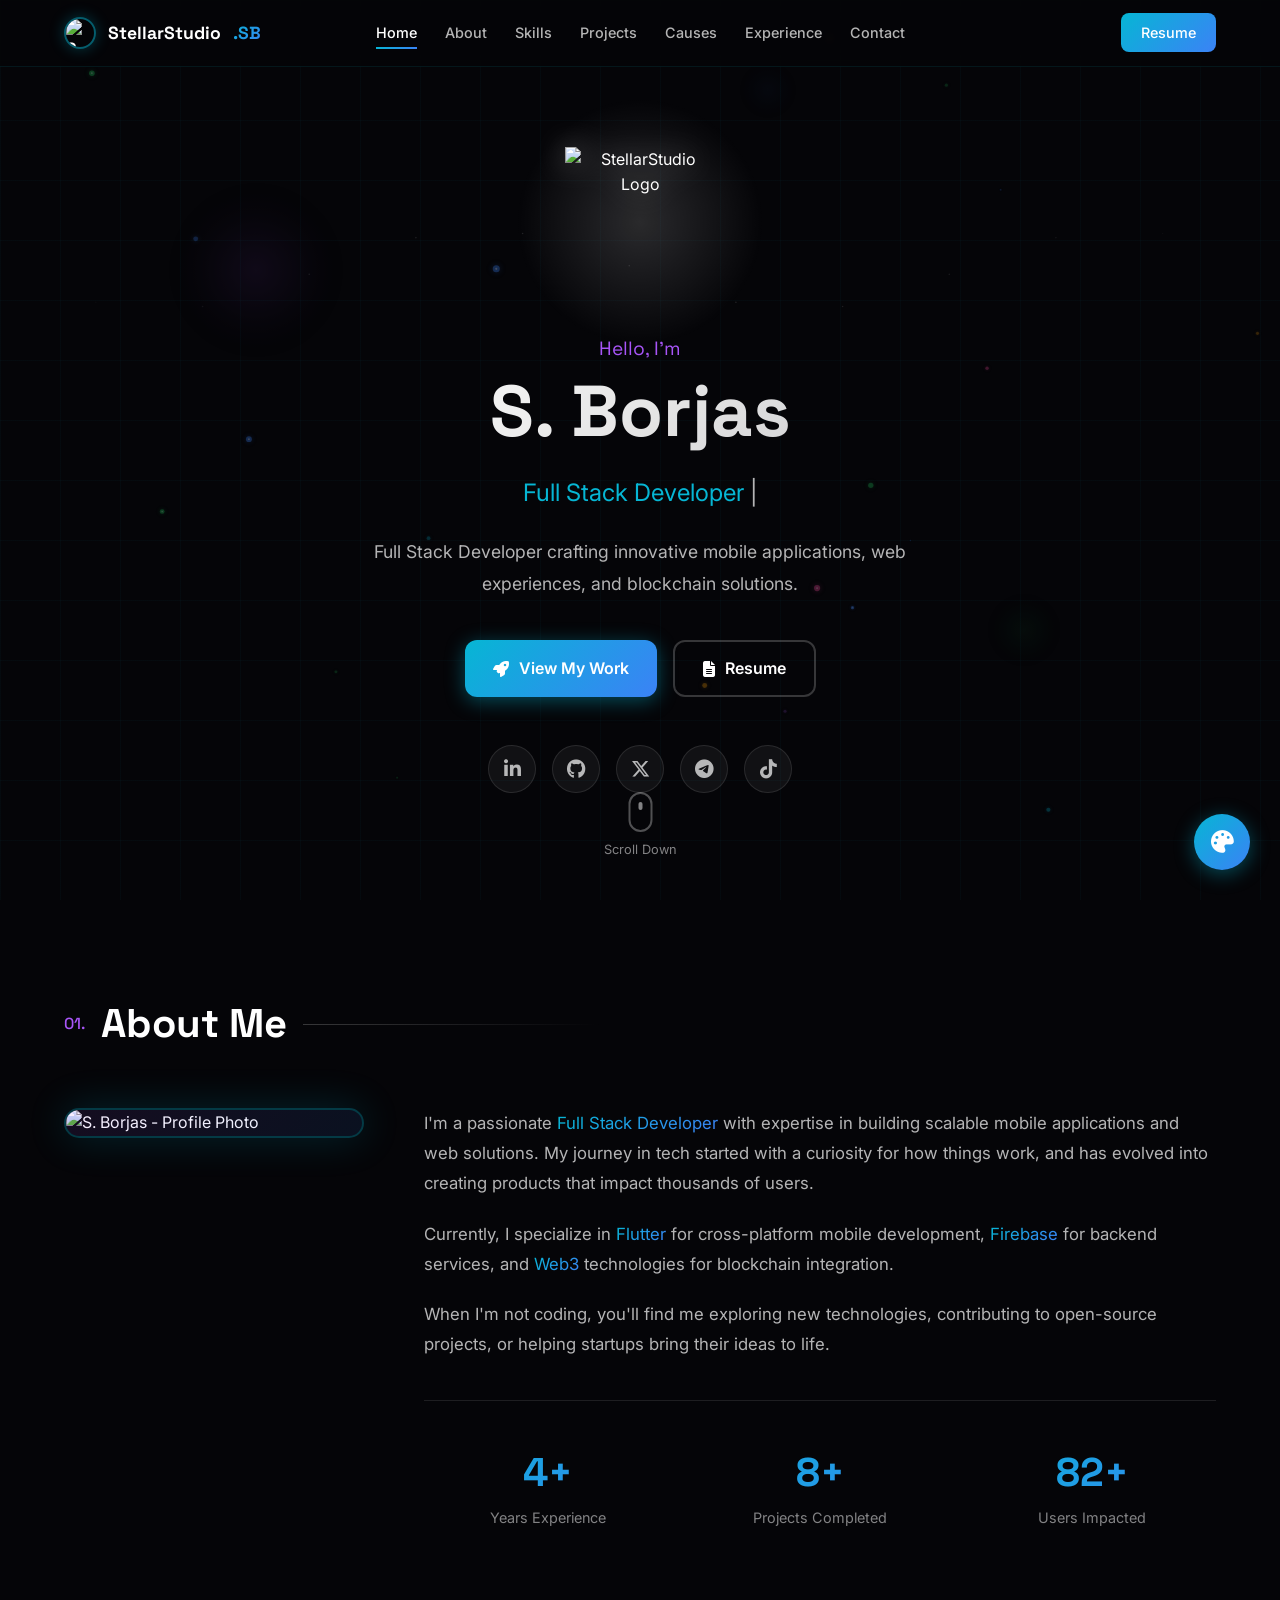
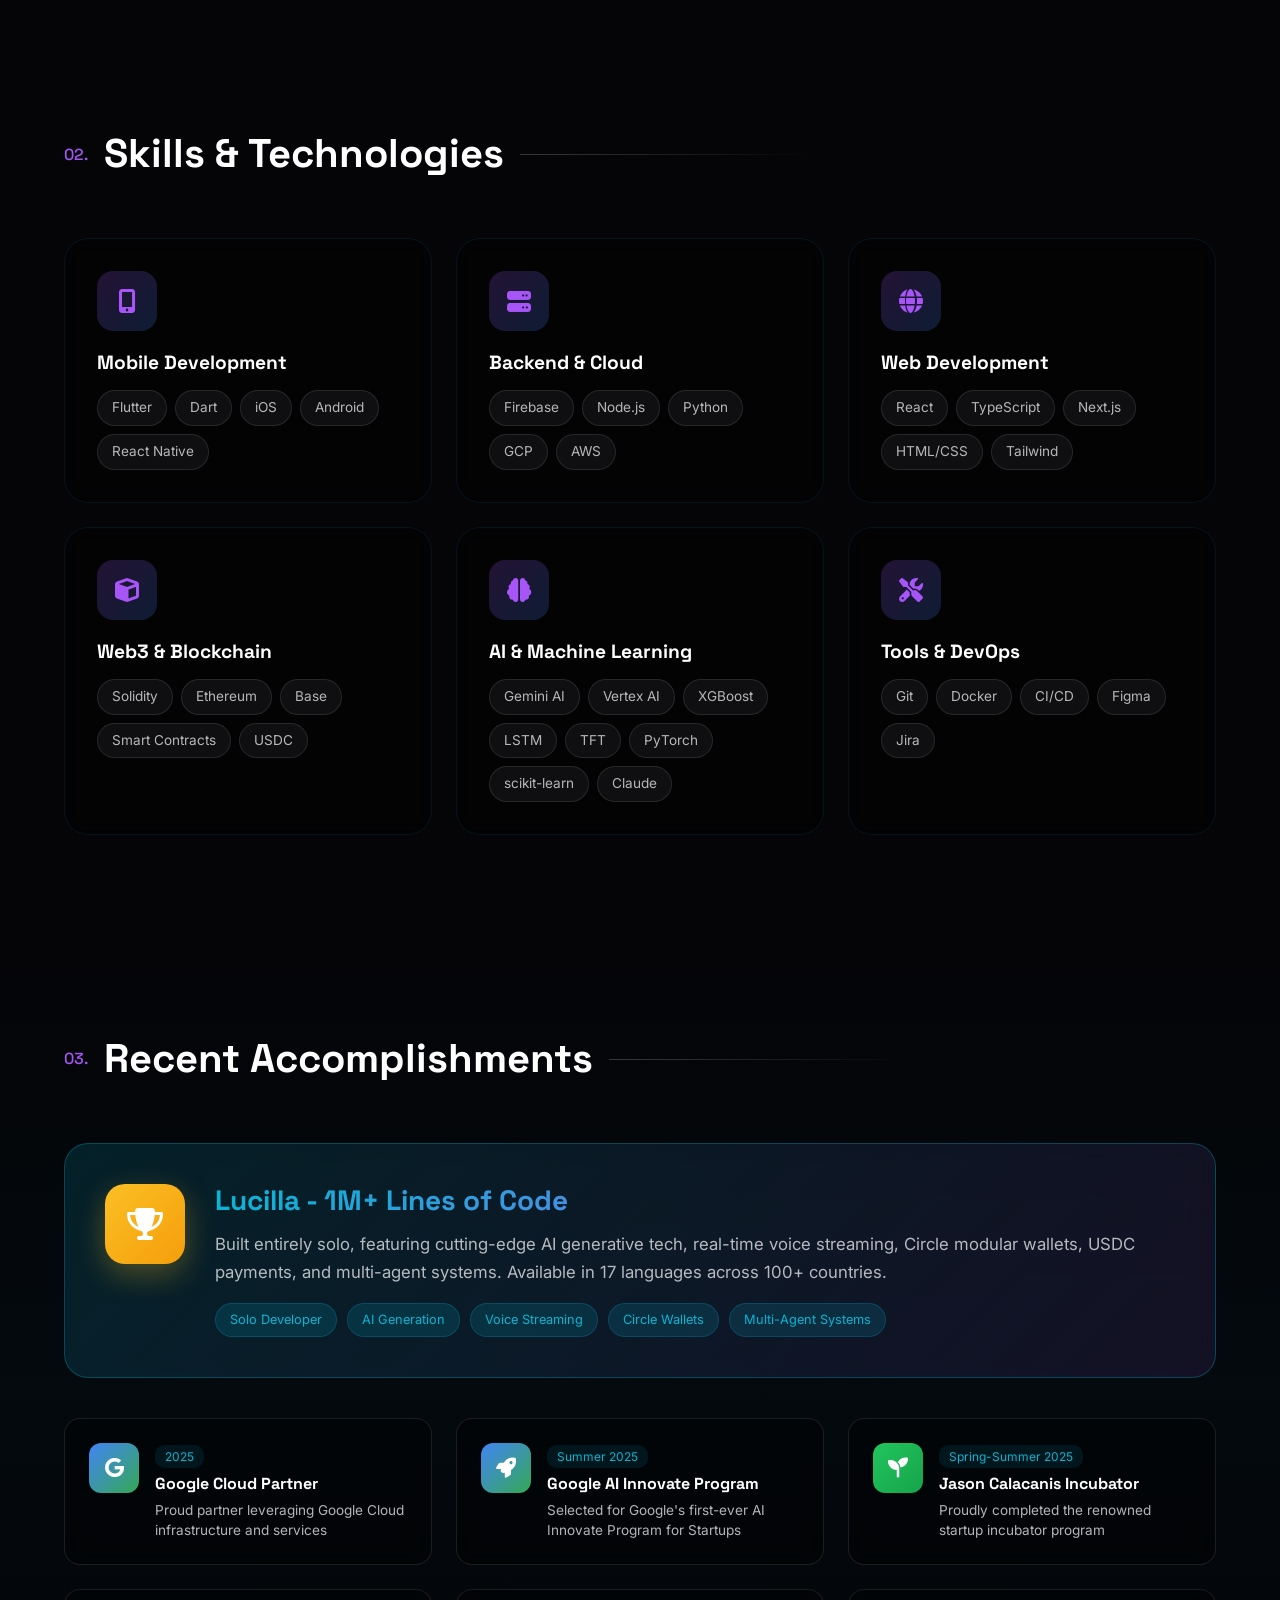
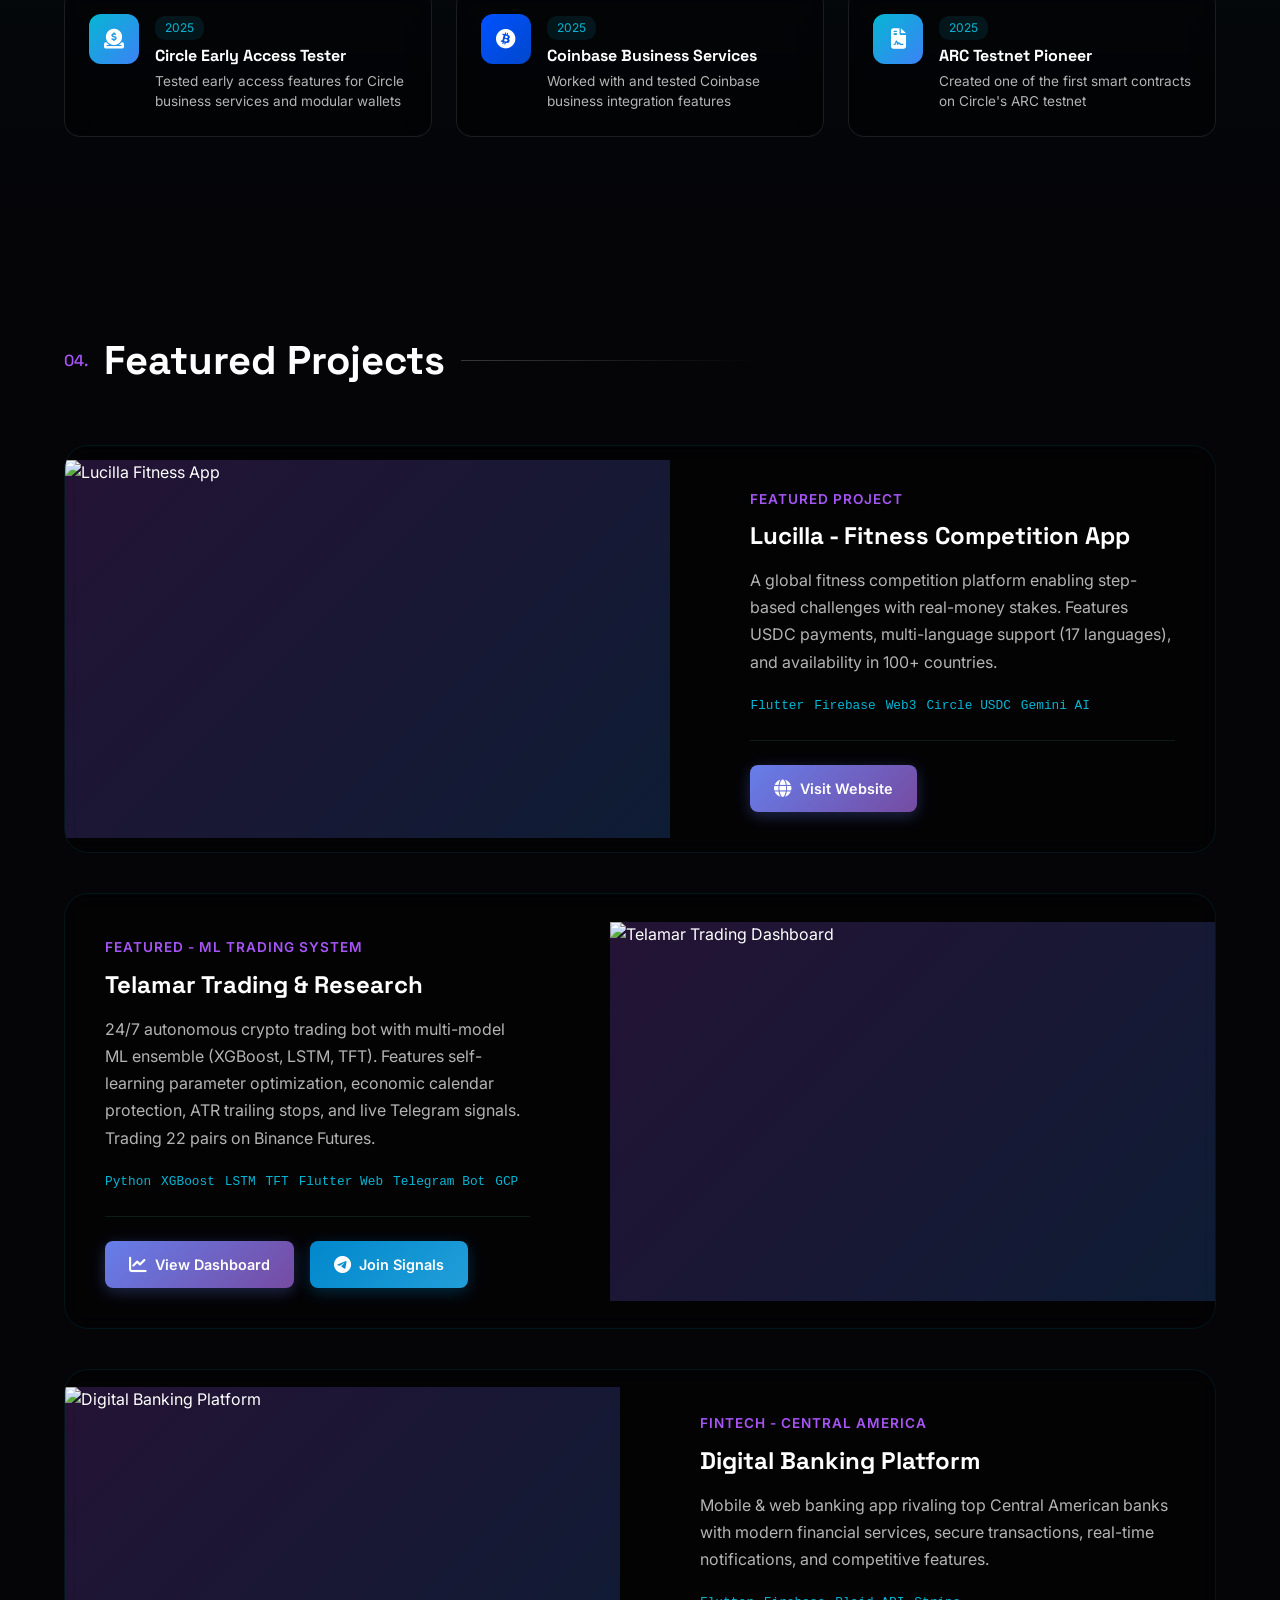
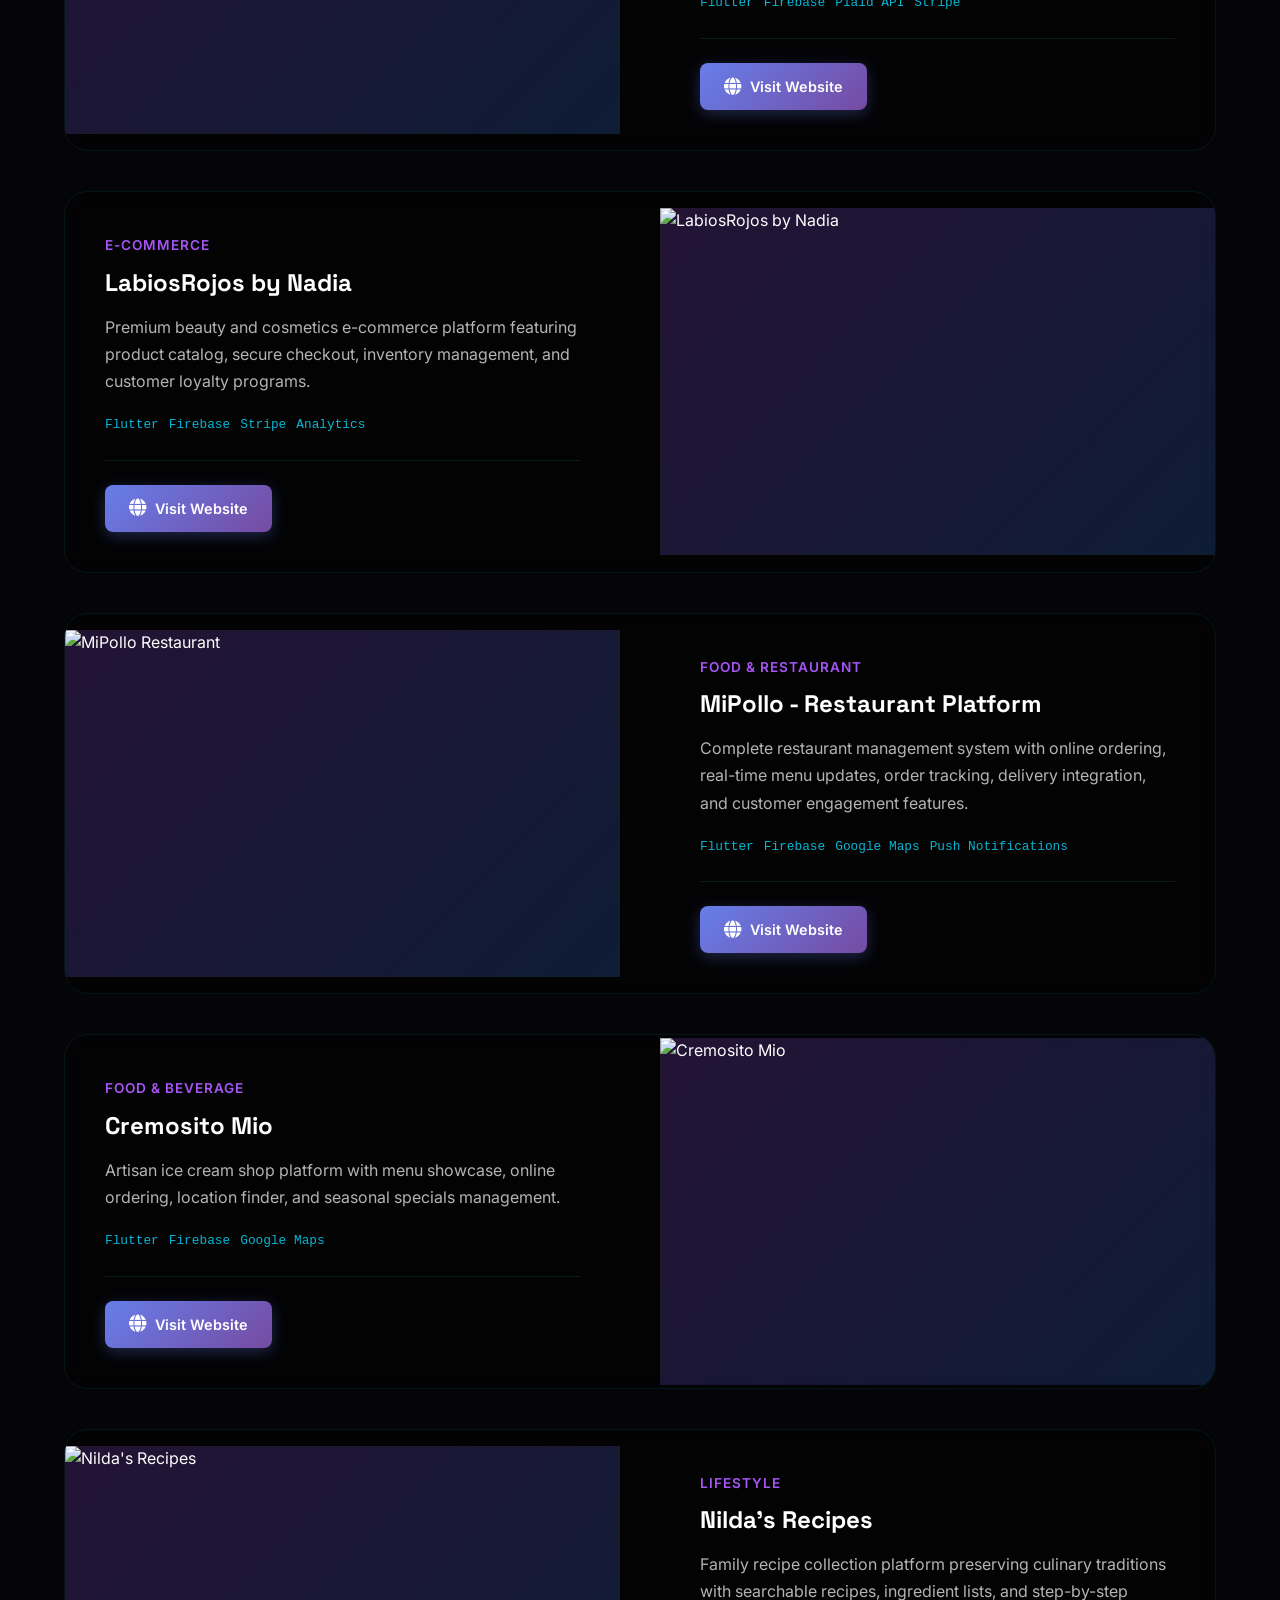
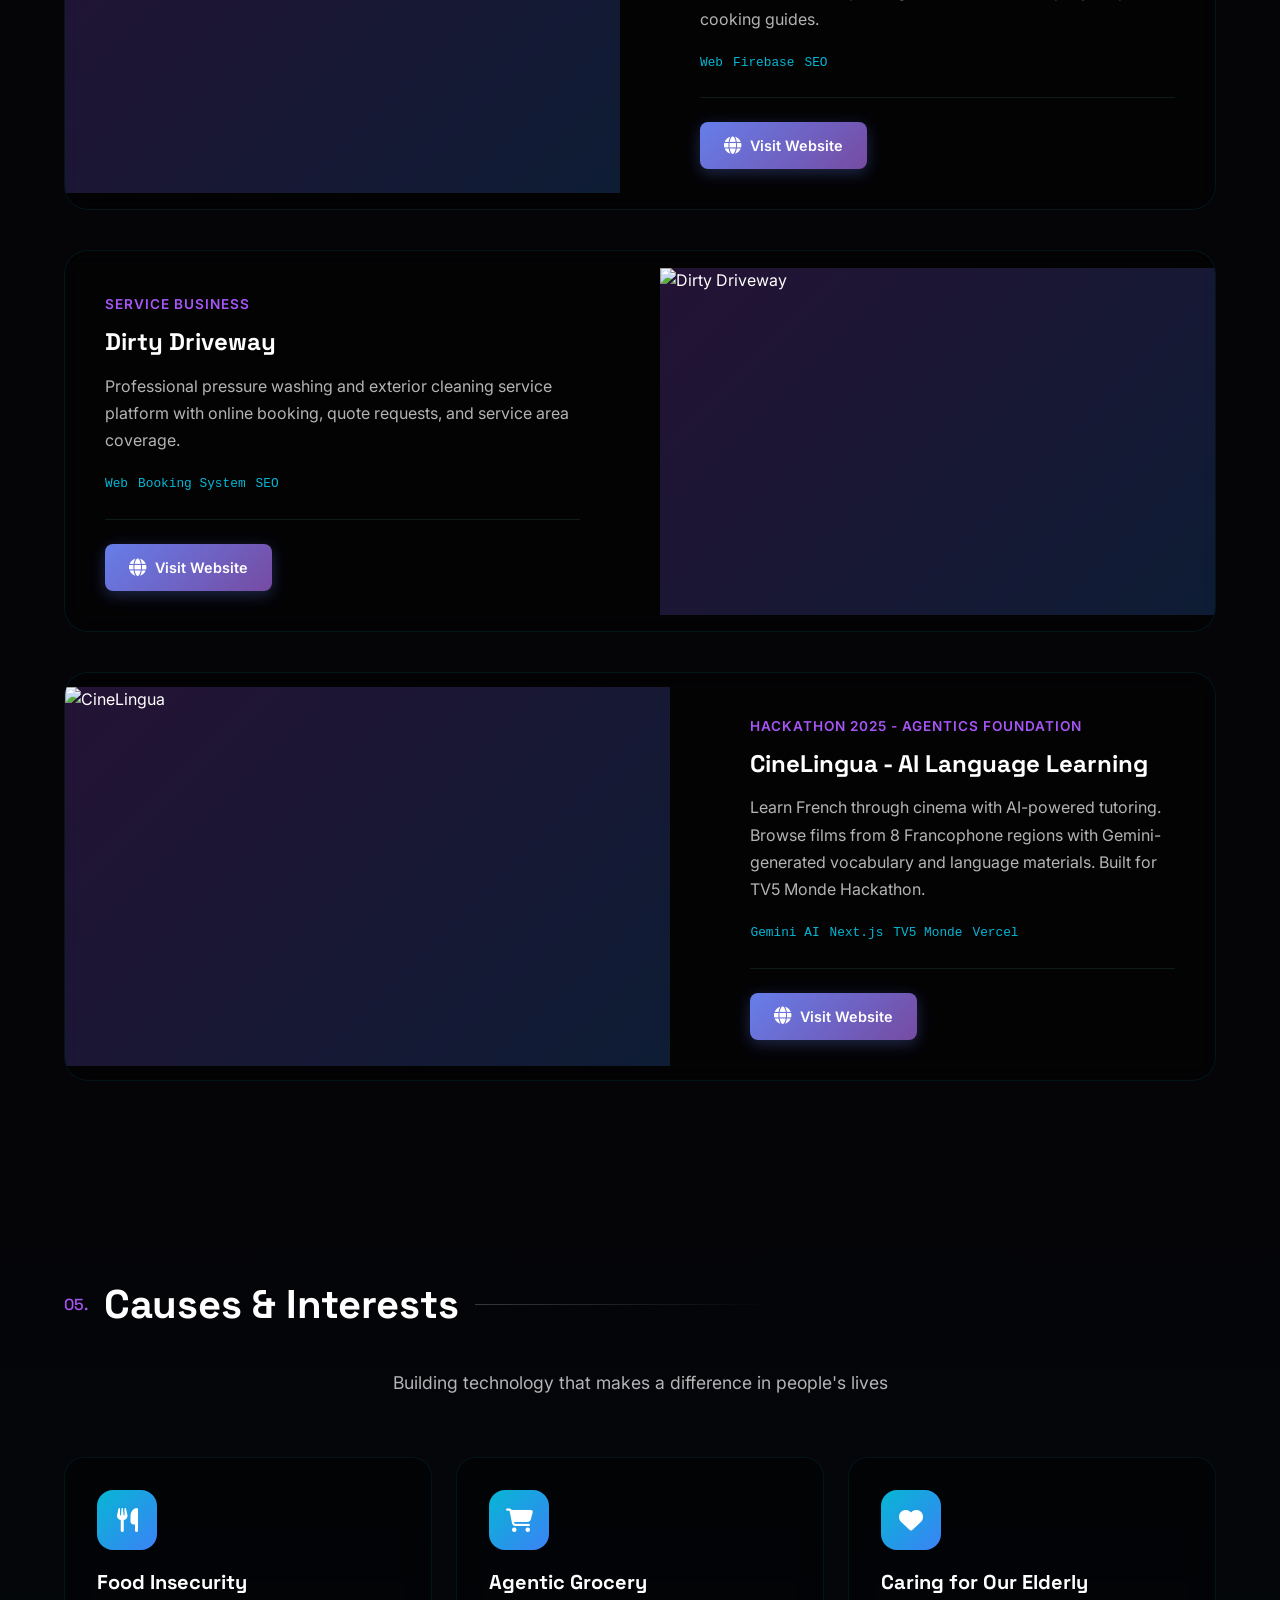
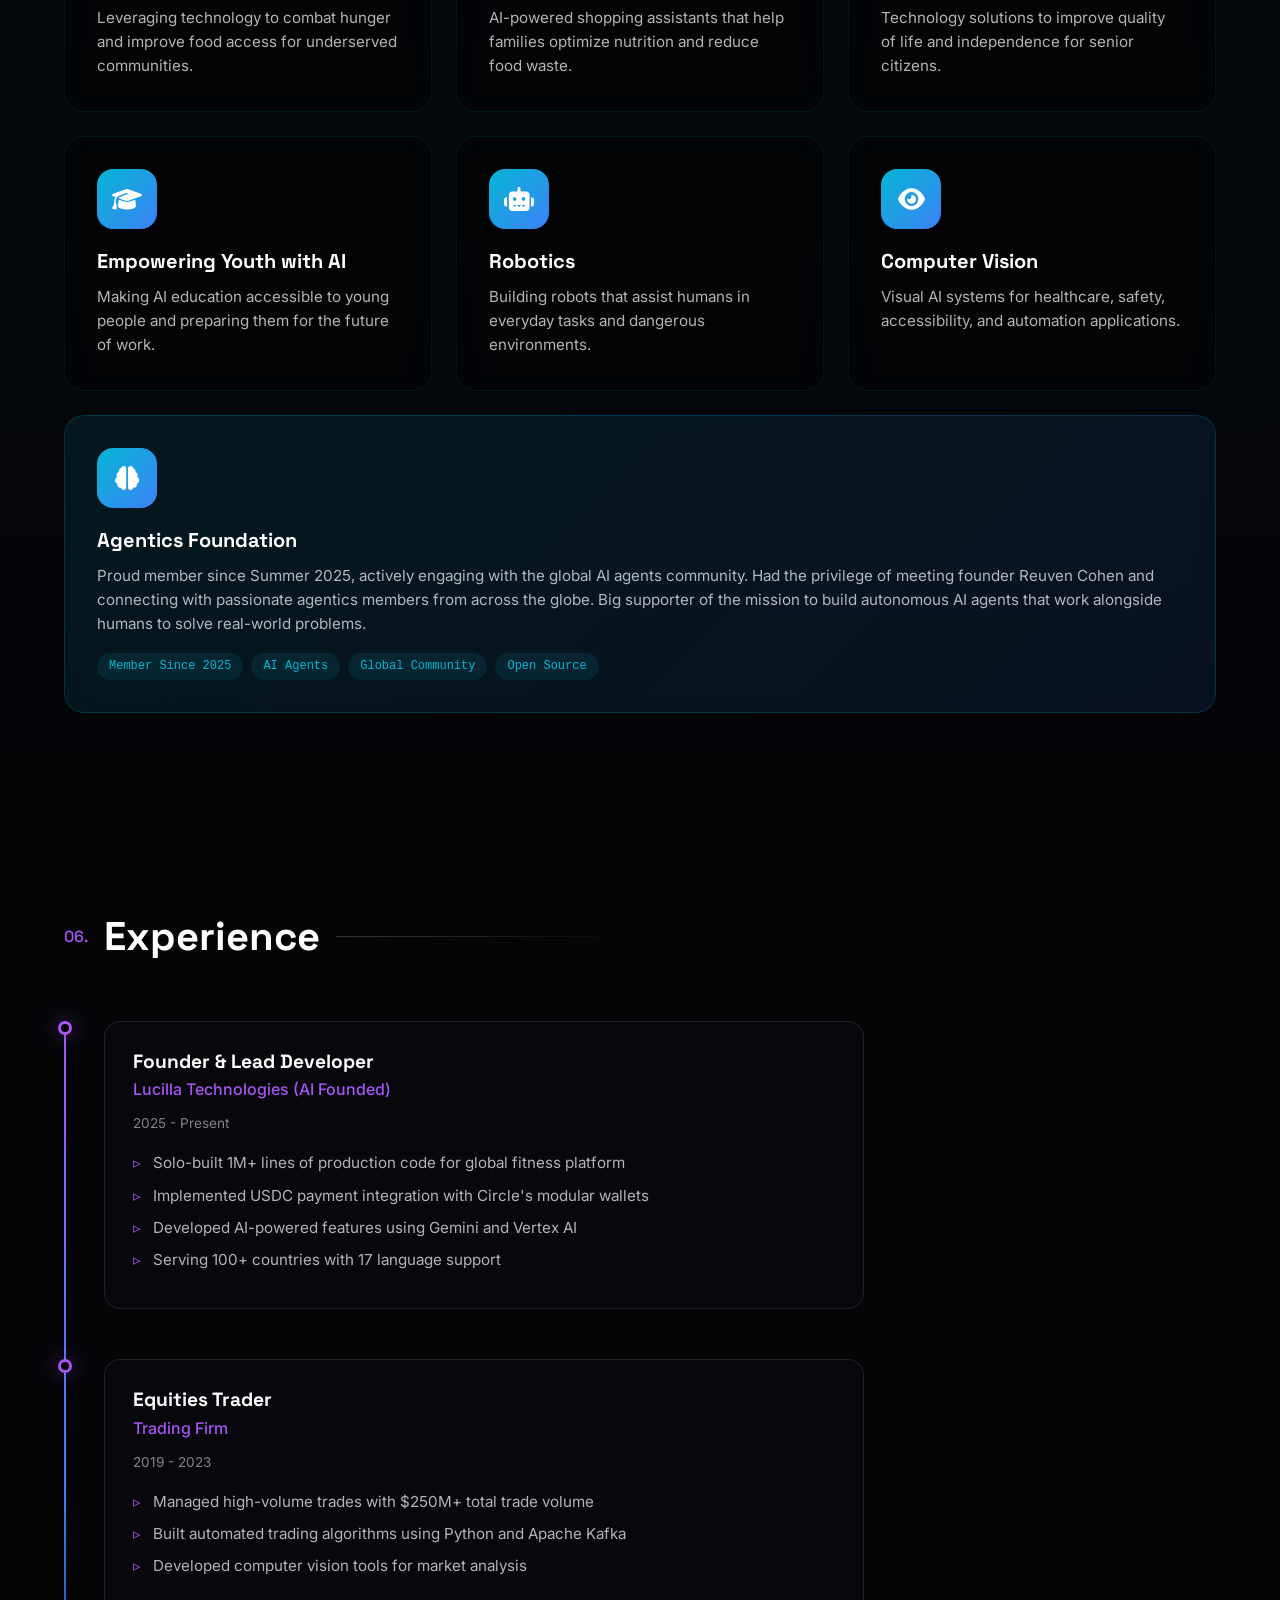
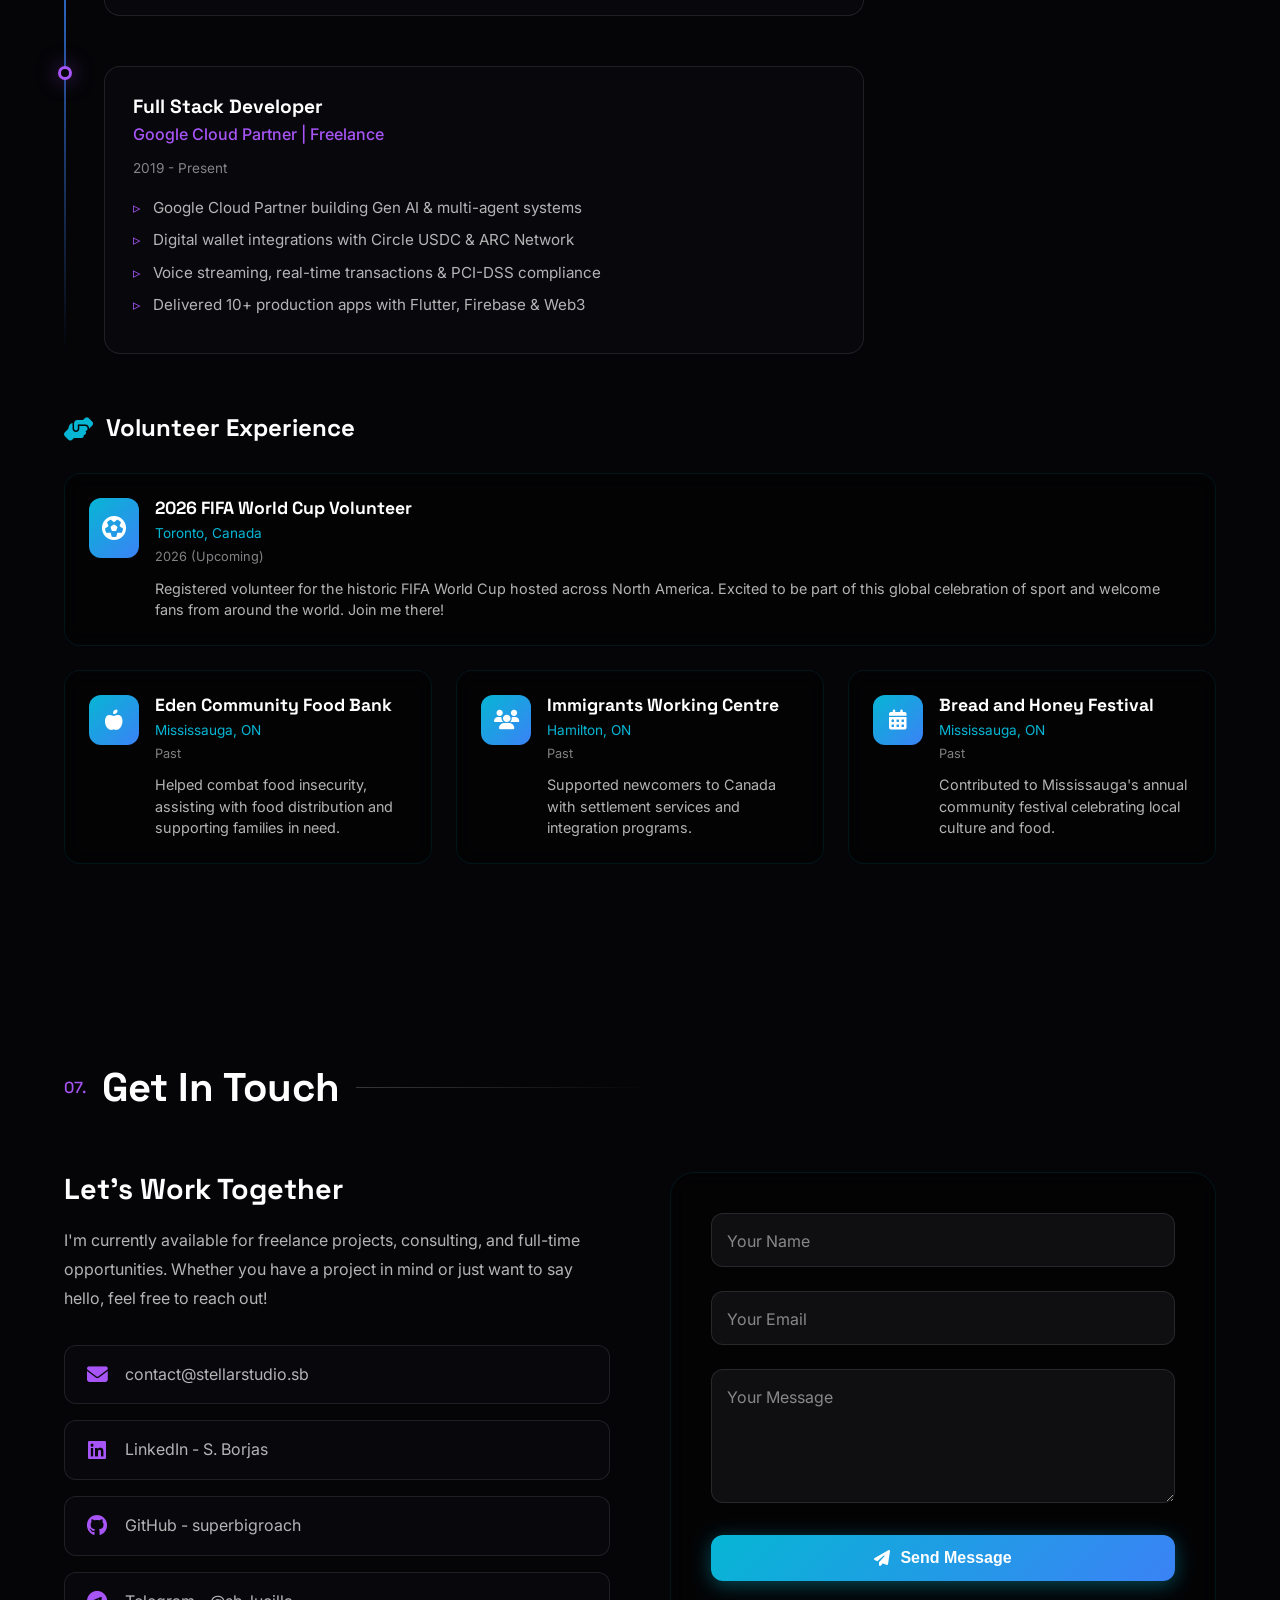
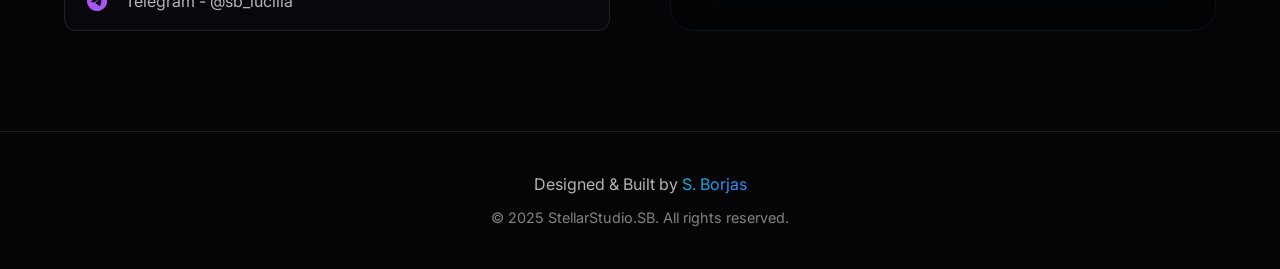
==== public/index.html @ 24ca4985 "Initial commit: StellarStudio.SB personal portfolio site Firebase-hosted portfolio with sparkle canv" ====
<!DOCTYPE html>
<html lang="en">
<head>
    <meta charset="UTF-8">
    <meta name="viewport" content="width=device-width, initial-scale=1.0">
    <meta name="description" content="S.Borjas - Full Stack Developer & Digital Creator. Building innovative mobile apps, web solutions, and blockchain experiences.">
    <meta name="keywords" content="developer, flutter, firebase, web3, blockchain, mobile apps, full stack">
    <meta name="author" content="S. Borjas">

    <!-- Open Graph / Social Media -->
    <meta property="og:type" content="website">
    <meta property="og:title" content="StellarStudio.SB - S.Borjas Portfolio">
    <meta property="og:description" content="Full Stack Developer & Digital Creator">
    <meta property="og:image" content="/assets/icons/og-image.png">

    <title>StellarStudio.SB | S.Borjas - Full Stack Developer</title>

    <!-- Fonts -->
    <link rel="preconnect" href="https://fonts.googleapis.com">
    <link rel="preconnect" href="https://fonts.gstatic.com" crossorigin>
    <link href="https://fonts.googleapis.com/css2?family=Inter:wght@300;400;500;600;700;800&family=Space+Grotesk:wght@400;500;600;700&display=swap" rel="stylesheet">

    <!-- Font Awesome Icons -->
    <link rel="stylesheet" href="https://cdnjs.cloudflare.com/ajax/libs/font-awesome/6.5.1/css/all.min.css">

    <!-- Styles -->
    <link rel="stylesheet" href="css/styles.css">

    <!-- Favicon -->
    <link rel="icon" type="image/png" href="assets/icons/favicon.png">
</head>
<body>
    <!-- Sparkle Background Canvas -->
    <canvas id="sparkle-canvas"></canvas>

    <!-- Background Switcher Panel -->
    <div class="bg-switcher" id="bg-switcher">
        <button class="bg-toggle" id="bg-toggle" title="Change Background">
            <i class="fas fa-palette"></i>
        </button>
        <div class="bg-options" id="bg-options">
            <h4>Background Style</h4>
            <button class="bg-option active" data-bg="sparkle">
                <span class="bg-preview sparkle-preview"></span>
                Black Sparkle
            </button>
            <button class="bg-option" data-bg="navy">
                <span class="bg-preview navy-preview"></span>
                Deep Navy
            </button>
            <button class="bg-option" data-bg="charcoal">
                <span class="bg-preview charcoal-preview"></span>
                Charcoal
            </button>
            <button class="bg-option" data-bg="slate">
                <span class="bg-preview slate-preview"></span>
                Dark Slate
            </button>
            <button class="bg-option" data-bg="white">
                <span class="bg-preview white-preview"></span>
                Clean White
            </button>
            <button class="bg-option" data-bg="cream">
                <span class="bg-preview cream-preview"></span>
                Off-White
            </button>
            <button class="bg-option" data-bg="gray">
                <span class="bg-preview gray-preview"></span>
                Light Gray
            </button>
            <button class="bg-option" data-bg="mesh">
                <span class="bg-preview mesh-preview"></span>
                Mesh Gradient
            </button>
            <button class="bg-option" data-bg="grid">
                <span class="bg-preview grid-preview"></span>
                Geometric Grid
            </button>
        </div>
    </div>

    <!-- Navigation -->
    <nav class="navbar" id="navbar">
        <div class="nav-container">
            <a href="#home" class="nav-logo">
                <img src="https://firebasestorage.googleapis.com/v0/b/personalweb-f0fb2.firebasestorage.app/o/WhatsApp%20Image%202025-12-04%20at%2001.43.59_7ea315c5.jpg?alt=media"
                     alt="S. Borjas"
                     class="nav-profile-img">
                <span class="logo-text">StellarStudio</span><span class="logo-accent">.SB</span>
            </a>
            <ul class="nav-menu" id="nav-menu">
                <li><a href="#home" class="nav-link active">Home</a></li>
                <li><a href="#about" class="nav-link">About</a></li>
                <li><a href="#skills" class="nav-link">Skills</a></li>
                <li><a href="#projects" class="nav-link">Projects</a></li>
                <li><a href="#causes" class="nav-link">Causes</a></li>
                <li><a href="#experience" class="nav-link">Experience</a></li>
                <li><a href="#contact" class="nav-link">Contact</a></li>
            </ul>
            <a href="resume.html" class="nav-resume-btn">Resume</a>
            <div class="nav-toggle" id="nav-toggle">
                <span></span>
                <span></span>
                <span></span>
            </div>
        </div>
    </nav>

    <!-- Hero Section -->
    <section id="home" class="hero">
        <div class="hero-content">
            <!-- Animated Logo -->
            <div class="logo-container">
                <div class="logo-glow"></div>
                <div class="logo-inner">
                    <img src="https://firebasestorage.googleapis.com/v0/b/personalweb-f0fb2.firebasestorage.app/o/transparent_logo_1.png?alt=media"
                         alt="StellarStudio Logo"
                         class="logo-image">
                </div>
            </div>

            <h1 class="hero-title">
                <span class="greeting">Hello, I'm</span>
                <span class="name">S. Borjas</span>
            </h1>

            <div class="hero-subtitle">
                <span class="typing-text"></span>
                <span class="cursor">|</span>
            </div>

            <p class="hero-description">
                Full Stack Developer crafting innovative mobile applications,
                web experiences, and blockchain solutions.
            </p>

            <div class="hero-cta">
                <a href="#projects" class="btn btn-primary">
                    <i class="fas fa-rocket"></i> View My Work
                </a>
                <a href="resume.html" class="btn btn-secondary">
                    <i class="fas fa-file-alt"></i> Resume
                </a>
            </div>

            <div class="hero-social">
                <a href="https://www.linkedin.com/in/sborjasto/" target="_blank" class="social-link" aria-label="LinkedIn">
                    <i class="fab fa-linkedin-in"></i>
                </a>
                <a href="https://github.com/superbigroach" target="_blank" class="social-link" aria-label="GitHub">
                    <i class="fab fa-github"></i>
                </a>
                <a href="https://x.com/sb_lucilla" target="_blank" class="social-link" aria-label="X/Twitter">
                    <i class="fab fa-x-twitter"></i>
                </a>
                <a href="https://t.me/sb_lucilla" target="_blank" class="social-link" aria-label="Telegram">
                    <i class="fab fa-telegram"></i>
                </a>
                <a href="https://tiktok.com/@sb_lucilla" target="_blank" class="social-link" aria-label="TikTok">
                    <i class="fab fa-tiktok"></i>
                </a>
            </div>
        </div>

        <div class="scroll-indicator">
            <div class="mouse">
                <div class="wheel"></div>
            </div>
            <span>Scroll Down</span>
        </div>
    </section>

    <!-- About Section -->
    <section id="about" class="section about">
        <div class="container">
            <h2 class="section-title">
                <span class="title-number">01.</span> About Me
            </h2>

            <div class="about-content">
                <div class="about-image">
                    <div class="image-frame">
                        <img src="https://firebasestorage.googleapis.com/v0/b/personalweb-f0fb2.firebasestorage.app/o/WhatsApp%20Image%202025-12-04%20at%2001.43.59_7ea315c5.jpg?alt=media"
                             alt="S. Borjas - Profile Photo"
                             class="profile-image"
                             loading="lazy">
                    </div>
                </div>

                <div class="about-text">
                    <p>
                        I'm a passionate <span class="highlight">Full Stack Developer</span> with expertise in
                        building scalable mobile applications and web solutions. My journey in tech started
                        with a curiosity for how things work, and has evolved into creating products that
                        impact thousands of users.
                    </p>
                    <p>
                        Currently, I specialize in <span class="highlight">Flutter</span> for cross-platform
                        mobile development, <span class="highlight">Firebase</span> for backend services,
                        and <span class="highlight">Web3</span> technologies for blockchain integration.
                    </p>
                    <p>
                        When I'm not coding, you'll find me exploring new technologies, contributing to
                        open-source projects, or helping startups bring their ideas to life.
                    </p>

                    <div class="about-stats">
                        <div class="stat">
                            <span class="stat-number">5+</span>
                            <span class="stat-label">Years Experience</span>
                        </div>
                        <div class="stat">
                            <span class="stat-number">10+</span>
                            <span class="stat-label">Projects Completed</span>
                        </div>
                        <div class="stat">
                            <span class="stat-number">100K+</span>
                            <span class="stat-label">Users Impacted</span>
                        </div>
                    </div>
                </div>
            </div>
        </div>
    </section>

    <!-- Skills Section -->
    <section id="skills" class="section skills">
        <div class="container">
            <h2 class="section-title">
                <span class="title-number">02.</span> Skills & Technologies
            </h2>

            <div class="skills-grid">
                <!-- Mobile Development -->
                <div class="skill-card">
                    <div class="skill-icon">
                        <i class="fas fa-mobile-alt"></i>
                    </div>
                    <h3>Mobile Development</h3>
                    <div class="skill-tags">
                        <span class="tag">Flutter</span>
                        <span class="tag">Dart</span>
                        <span class="tag">iOS</span>
                        <span class="tag">Android</span>
                        <span class="tag">React Native</span>
                    </div>
                </div>

                <!-- Backend -->
                <div class="skill-card">
                    <div class="skill-icon">
                        <i class="fas fa-server"></i>
                    </div>
                    <h3>Backend & Cloud</h3>
                    <div class="skill-tags">
                        <span class="tag">Firebase</span>
                        <span class="tag">Node.js</span>
                        <span class="tag">Python</span>
                        <span class="tag">GCP</span>
                        <span class="tag">AWS</span>
                    </div>
                </div>

                <!-- Web Development -->
                <div class="skill-card">
                    <div class="skill-icon">
                        <i class="fas fa-globe"></i>
                    </div>
                    <h3>Web Development</h3>
                    <div class="skill-tags">
                        <span class="tag">React</span>
                        <span class="tag">TypeScript</span>
                        <span class="tag">Next.js</span>
                        <span class="tag">HTML/CSS</span>
                        <span class="tag">Tailwind</span>
                    </div>
                </div>

                <!-- Blockchain -->
                <div class="skill-card">
                    <div class="skill-icon">
                        <i class="fas fa-cube"></i>
                    </div>
                    <h3>Web3 & Blockchain</h3>
                    <div class="skill-tags">
                        <span class="tag">Solidity</span>
                        <span class="tag">Ethereum</span>
                        <span class="tag">Base</span>
                        <span class="tag">Smart Contracts</span>
                        <span class="tag">USDC</span>
                    </div>
                </div>

                <!-- AI & ML -->
                <div class="skill-card">
                    <div class="skill-icon">
                        <i class="fas fa-brain"></i>
                    </div>
                    <h3>AI & Machine Learning</h3>
                    <div class="skill-tags">
                        <span class="tag">Gemini AI</span>
                        <span class="tag">Vertex AI</span>
                        <span class="tag">XGBoost</span>
                        <span class="tag">LSTM</span>
                        <span class="tag">TFT</span>
                        <span class="tag">PyTorch</span>
                        <span class="tag">scikit-learn</span>
                        <span class="tag">Claude</span>
                    </div>
                </div>

                <!-- Tools -->
                <div class="skill-card">
                    <div class="skill-icon">
                        <i class="fas fa-tools"></i>
                    </div>
                    <h3>Tools & DevOps</h3>
                    <div class="skill-tags">
                        <span class="tag">Git</span>
                        <span class="tag">Docker</span>
                        <span class="tag">CI/CD</span>
                        <span class="tag">Figma</span>
                        <span class="tag">Jira</span>
                    </div>
                </div>
            </div>
        </div>
    </section>

    <!-- Accomplishments Section -->
    <section id="accomplishments" class="section accomplishments">
        <div class="container">
            <h2 class="section-title">
                <span class="title-number">03.</span> Recent Accomplishments
            </h2>

            <!-- Featured Achievement: Lucilla -->
            <div class="achievement-featured">
                <div class="achievement-badge">
                    <i class="fas fa-trophy"></i>
                </div>
                <div class="achievement-content">
                    <h3>Lucilla - 1M+ Lines of Code</h3>
                    <p>Built entirely solo, featuring cutting-edge AI generative tech, real-time voice streaming, Circle modular wallets, USDC payments, and multi-agent systems. Available in 17 languages across 100+ countries.</p>
                    <div class="achievement-tags">
                        <span>Solo Developer</span>
                        <span>AI Generation</span>
                        <span>Voice Streaming</span>
                        <span>Circle Wallets</span>
                        <span>Multi-Agent Systems</span>
                    </div>
                </div>
            </div>

            <div class="accomplishments-grid">
                <!-- Google Cloud Partner -->
                <div class="accomplishment-card">
                    <div class="accomplishment-icon google">
                        <i class="fab fa-google"></i>
                    </div>
                    <div class="accomplishment-content">
                        <span class="accomplishment-year">2025</span>
                        <h4>Google Cloud Partner</h4>
                        <p>Proud partner leveraging Google Cloud infrastructure and services</p>
                    </div>
                </div>

                <!-- Google AI Innovate -->
                <div class="accomplishment-card">
                    <div class="accomplishment-icon google">
                        <i class="fas fa-rocket"></i>
                    </div>
                    <div class="accomplishment-content">
                        <span class="accomplishment-year">Summer 2025</span>
                        <h4>Google AI Innovate Program</h4>
                        <p>Selected for Google's first-ever AI Innovate Program for Startups</p>
                    </div>
                </div>

                <!-- Jason Calacanis Incubator -->
                <div class="accomplishment-card">
                    <div class="accomplishment-icon incubator">
                        <i class="fas fa-seedling"></i>
                    </div>
                    <div class="accomplishment-content">
                        <span class="accomplishment-year">Spring-Summer 2025</span>
                        <h4>Jason Calacanis Incubator</h4>
                        <p>Proudly completed the renowned startup incubator program</p>
                    </div>
                </div>

                <!-- Circle Early Access -->
                <div class="accomplishment-card">
                    <div class="accomplishment-icon circle">
                        <i class="fas fa-circle-dollar-to-slot"></i>
                    </div>
                    <div class="accomplishment-content">
                        <span class="accomplishment-year">2025</span>
                        <h4>Circle Early Access Tester</h4>
                        <p>Tested early access features for Circle business services and modular wallets</p>
                    </div>
                </div>

                <!-- Coinbase Business -->
                <div class="accomplishment-card">
                    <div class="accomplishment-icon coinbase">
                        <i class="fab fa-bitcoin"></i>
                    </div>
                    <div class="accomplishment-content">
                        <span class="accomplishment-year">2025</span>
                        <h4>Coinbase Business Services</h4>
                        <p>Worked with and tested Coinbase business integration features</p>
                    </div>
                </div>

                <!-- ARC Testnet Smart Contract -->
                <div class="accomplishment-card">
                    <div class="accomplishment-icon circle">
                        <i class="fas fa-file-contract"></i>
                    </div>
                    <div class="accomplishment-content">
                        <span class="accomplishment-year">2025</span>
                        <h4>ARC Testnet Pioneer</h4>
                        <p>Created one of the first smart contracts on Circle's ARC testnet</p>
                    </div>
                </div>
            </div>
        </div>
    </section>

    <!-- Projects Section -->
    <section id="projects" class="section projects">
        <div class="container">
            <h2 class="section-title">
                <span class="title-number">04.</span> Featured Projects
            </h2>

            <div class="projects-grid">
                <!-- Project 1: Lucilla -->
                <article class="project-card featured">
                    <div class="project-image">
                        <div class="project-overlay">
                            <div class="project-links">
                                <a href="https://lucilla.ca" target="_blank" class="project-link" aria-label="Visit Website">
                                    <i class="fas fa-external-link-alt"></i>
                                </a>
                            </div>
                        </div>
                        <img src="https://firebasestorage.googleapis.com/v0/b/personalweb-f0fb2.firebasestorage.app/o/WhatsApp%20Image%202025-12-03%20at%2017.18.13_9cfb8fb7.jpg?alt=media" alt="Lucilla Fitness App" class="project-img">
                    </div>
                    <div class="project-content">
                        <span class="project-type">Featured Project</span>
                        <h3 class="project-title">Lucilla - Fitness Competition App</h3>
                        <p class="project-description">
                            A global fitness competition platform enabling step-based challenges with
                            real-money stakes. Features USDC payments, multi-language support (17 languages),
                            and availability in 100+ countries.
                        </p>
                        <div class="project-tech">
                            <span>Flutter</span>
                            <span>Firebase</span>
                            <span>Web3</span>
                            <span>Circle USDC</span>
                            <span>Gemini AI</span>
                        </div>
                        <div class="project-cta">
                            <a href="https://lucilla.ca" target="_blank" class="dashboard-badge">
                                <i class="fas fa-globe"></i> Visit Website
                            </a>
                        </div>
                    </div>
                </article>

                <!-- Project: Telamar Trading Dashboard -->
                <article class="project-card featured">
                    <div class="project-image">
                        <div class="project-overlay">
                            <div class="project-links">
                                <a href="https://telamar.web.app" target="_blank" class="project-link" aria-label="View Dashboard">
                                    <i class="fas fa-chart-line"></i>
                                </a>
                                <a href="https://t.me/TelamarTradingAndResearch" target="_blank" class="project-link" aria-label="Join Telegram">
                                    <i class="fab fa-telegram"></i>
                                </a>
                            </div>
                        </div>
                        <img src="https://firebasestorage.googleapis.com/v0/b/personalweb-f0fb2.firebasestorage.app/o/WhatsApp%20Image%202025-12-11%20at%2019.15.10_db631aed.jpg?alt=media&token=266cf116-c3c3-428f-a28b-1e82faf3309b" alt="Telamar Trading Dashboard" class="project-img" style="object-fit: cover; object-position: center;">
                    </div>
                    <div class="project-content">
                        <span class="project-type">Featured - ML Trading System</span>
                        <h3 class="project-title">Telamar Trading & Research</h3>
                        <p class="project-description">
                            24/7 autonomous crypto trading bot with multi-model ML ensemble (XGBoost, LSTM, TFT).
                            Features self-learning parameter optimization, economic calendar protection, ATR trailing stops,
                            and live Telegram signals. Trading 22 pairs on Binance Futures.
                        </p>
                        <div class="project-tech">
                            <span>Python</span>
                            <span>XGBoost</span>
                            <span>LSTM</span>
                            <span>TFT</span>
                            <span>Flutter Web</span>
                            <span>Telegram Bot</span>
                            <span>GCP</span>
                        </div>
                        <div class="project-cta">
                            <a href="https://telamar.web.app" target="_blank" class="dashboard-badge">
                                <i class="fas fa-chart-line"></i> View Dashboard
                            </a>
                            <a href="https://t.me/TelamarTradingAndResearch" target="_blank" class="telegram-badge">
                                <i class="fab fa-telegram"></i> Join Signals
                            </a>
                        </div>
                    </div>
                </article>

                <!-- Project 2: Bank App -->
                <article class="project-card">
                    <div class="project-image">
                        <div class="project-overlay">
                            <div class="project-links">
                                <a href="https://bankapp-de728.firebaseapp.com" target="_blank" class="project-link" aria-label="Visit Website">
                                    <i class="fas fa-external-link-alt"></i>
                                </a>
                            </div>
                        </div>
                        <img src="https://firebasestorage.googleapis.com/v0/b/personalweb-f0fb2.firebasestorage.app/o/chrome_OVy9Z7DB34.png?alt=media" alt="Digital Banking Platform" class="project-img">
                    </div>
                    <div class="project-content">
                        <span class="project-type">FinTech - Central America</span>
                        <h3 class="project-title">Digital Banking Platform</h3>
                        <p class="project-description">
                            Mobile & web banking app rivaling top Central American banks with modern financial
                            services, secure transactions, real-time notifications, and competitive features.
                        </p>
                        <div class="project-tech">
                            <span>Flutter</span>
                            <span>Firebase</span>
                            <span>Plaid API</span>
                            <span>Stripe</span>
                        </div>
                        <div class="project-cta">
                            <a href="https://bankapp-de728.firebaseapp.com" target="_blank" class="dashboard-badge">
                                <i class="fas fa-globe"></i> Visit Website
                            </a>
                        </div>
                    </div>
                </article>

                <!-- Project 3: LabiosRojosByNadia -->
                <article class="project-card">
                        <div class="project-image">
                            <div class="project-overlay">
                                <div class="project-links">
                                    <a href="https://nadia-4aa22.firebaseapp.com" target="_blank" class="project-link" aria-label="Visit Website">
                                    <i class="fas fa-external-link-alt"></i>
                                </a>
                                </div>
                            </div>
                            <img src="https://firebasestorage.googleapis.com/v0/b/personalweb-f0fb2.firebasestorage.app/o/WhatsApp%20Image%202025-11-25%20at%2013.30.55_bb3576e0.jpg?alt=media" alt="LabiosRojos by Nadia" class="project-img">
                        </div>
                        <div class="project-content">
                            <span class="project-type">E-Commerce</span>
                            <h3 class="project-title">LabiosRojos by Nadia</h3>
                            <p class="project-description">
                                Premium beauty and cosmetics e-commerce platform featuring product catalog,
                                secure checkout, inventory management, and customer loyalty programs.
                            </p>
                            <div class="project-tech">
                                <span>Flutter</span>
                                <span>Firebase</span>
                                <span>Stripe</span>
                                <span>Analytics</span>
                            </div>
                        <div class="project-cta">
                            <a href="https://nadia-4aa22.firebaseapp.com" target="_blank" class="dashboard-badge">
                                <i class="fas fa-globe"></i> Visit Website
                            </a>
                        </div>
                        </div>
                    </article>

                <!-- Project 4: MiPollo -->
                <article class="project-card">
                        <div class="project-image">
                            <div class="project-overlay">
                                <div class="project-links">
                                    <a href="https://mipollo-56d90.web.app" target="_blank" class="project-link" aria-label="Visit Website">
                                    <i class="fas fa-external-link-alt"></i>
                                </a>
                                </div>
                            </div>
                            <img src="https://firebasestorage.googleapis.com/v0/b/personalweb-f0fb2.firebasestorage.app/o/WhatsApp%20Image%202025-12-04%20at%2011.49.31_c9505bb8.jpg?alt=media" alt="MiPollo Restaurant" class="project-img">
                        </div>
                        <div class="project-content">
                            <span class="project-type">Food & Restaurant</span>
                            <h3 class="project-title">MiPollo - Restaurant Platform</h3>
                            <p class="project-description">
                                Complete restaurant management system with online ordering, real-time menu updates,
                                order tracking, delivery integration, and customer engagement features.
                            </p>
                            <div class="project-tech">
                                <span>Flutter</span>
                                <span>Firebase</span>
                                <span>Google Maps</span>
                                <span>Push Notifications</span>
                            </div>
                        <div class="project-cta">
                            <a href="https://mipollo-56d90.web.app" target="_blank" class="dashboard-badge">
                                <i class="fas fa-globe"></i> Visit Website
                            </a>
                        </div>
                        </div>
                    </article>

                <!-- Project 5: Cremosito Mio -->
                <article class="project-card">
                        <div class="project-image">
                            <div class="project-overlay">
                                <div class="project-links">
                                    <a href="https://cremositomio-479121.web.app" target="_blank" class="project-link" aria-label="Visit Website">
                                    <i class="fas fa-external-link-alt"></i>
                                </a>
                                </div>
                            </div>
                            <img src="https://firebasestorage.googleapis.com/v0/b/personalweb-f0fb2.firebasestorage.app/o/WhatsApp%20Image%202025-11-23%20at%2016.29.04_a3357403.jpg?alt=media" alt="Cremosito Mio" class="project-img">
                        </div>
                        <div class="project-content">
                            <span class="project-type">Food & Beverage</span>
                            <h3 class="project-title">Cremosito Mio</h3>
                            <p class="project-description">
                                Artisan ice cream shop platform with menu showcase, online ordering,
                                location finder, and seasonal specials management.
                            </p>
                            <div class="project-tech">
                                <span>Flutter</span>
                                <span>Firebase</span>
                                <span>Google Maps</span>
                            </div>
                        <div class="project-cta">
                            <a href="https://cremositomio-479121.web.app" target="_blank" class="dashboard-badge">
                                <i class="fas fa-globe"></i> Visit Website
                            </a>
                        </div>
                        </div>
                    </article>

                <!-- Project 6: Nilda's Recipes -->
                <article class="project-card">
                        <div class="project-image">
                            <div class="project-overlay">
                                <div class="project-links">
                                    <a href="https://nildasrecipees.com" target="_blank" class="project-link" aria-label="Visit Website">
                                    <i class="fas fa-external-link-alt"></i>
                                </a>
                                </div>
                            </div>
                            <img src="https://firebasestorage.googleapis.com/v0/b/personalweb-f0fb2.firebasestorage.app/o/chrome_DRjwSXsutC.png?alt=media" alt="Nilda's Recipes" class="project-img">
                        </div>
                        <div class="project-content">
                            <span class="project-type">Lifestyle</span>
                            <h3 class="project-title">Nilda's Recipes</h3>
                            <p class="project-description">
                                Family recipe collection platform preserving culinary traditions with
                                searchable recipes, ingredient lists, and step-by-step cooking guides.
                            </p>
                            <div class="project-tech">
                                <span>Web</span>
                                <span>Firebase</span>
                                <span>SEO</span>
                            </div>
                        <div class="project-cta">
                            <a href="https://nildasrecipees.com" target="_blank" class="dashboard-badge">
                                <i class="fas fa-globe"></i> Visit Website
                            </a>
                        </div>
                        </div>
                    </article>

                <!-- Project 7: Dirty Driveway -->
                <article class="project-card">
                        <div class="project-image">
                            <div class="project-overlay">
                                <div class="project-links">
                                    <a href="https://dirtydriveway.ca" target="_blank" class="project-link" aria-label="Visit Website">
                                    <i class="fas fa-external-link-alt"></i>
                                </a>
                                </div>
                            </div>
                            <img src="https://firebasestorage.googleapis.com/v0/b/personalweb-f0fb2.firebasestorage.app/o/chrome_RgzoMGWGoo.png?alt=media" alt="Dirty Driveway" class="project-img">
                        </div>
                        <div class="project-content">
                            <span class="project-type">Service Business</span>
                            <h3 class="project-title">Dirty Driveway</h3>
                            <p class="project-description">
                                Professional pressure washing and exterior cleaning service platform
                                with online booking, quote requests, and service area coverage.
                            </p>
                            <div class="project-tech">
                                <span>Web</span>
                                <span>Booking System</span>
                                <span>SEO</span>
                            </div>
                        <div class="project-cta">
                            <a href="https://dirtydriveway.ca" target="_blank" class="dashboard-badge">
                                <i class="fas fa-globe"></i> Visit Website
                            </a>
                        </div>
                        </div>
                    </article>

                <!-- Project 8: CineLingua - Hackathon -->
                <article class="project-card featured">
                        <div class="project-image">
                            <div class="project-overlay">
                                <div class="project-links">
                                    <a href="https://cine-lingua.vercel.app" target="_blank" class="project-link" aria-label="Visit Website">
                                    <i class="fas fa-external-link-alt"></i>
                                </a>
                                </div>
                            </div>
                            <img src="https://firebasestorage.googleapis.com/v0/b/personalweb-f0fb2.firebasestorage.app/o/chrome_Sf0uqnBTFx.png?alt=media" alt="CineLingua" class="project-img">
                        </div>
                        <div class="project-content">
                            <span class="project-type">Hackathon 2025 - Agentics Foundation</span>
                            <h3 class="project-title">CineLingua - AI Language Learning</h3>
                            <p class="project-description">
                                Learn French through cinema with AI-powered tutoring. Browse films from 8 Francophone
                                regions with Gemini-generated vocabulary and language materials. Built for TV5 Monde Hackathon.
                            </p>
                            <div class="project-tech">
                                <span>Gemini AI</span>
                                <span>Next.js</span>
                                <span>TV5 Monde</span>
                                <span>Vercel</span>
                            </div>
                        <div class="project-cta">
                            <a href="https://cine-lingua.vercel.app" target="_blank" class="dashboard-badge">
                                <i class="fas fa-globe"></i> Visit Website
                            </a>
                        </div>
                        </div>
                    </article>
            </div>
        </div>
    </section>

    <!-- Causes & Interests Section -->
    <section id="causes" class="section causes">
        <div class="container">
            <h2 class="section-title">
                <span class="title-number">05.</span> Causes & Interests
            </h2>
            <p class="section-subtitle">
                Building technology that makes a difference in people's lives
            </p>

            <div class="causes-grid">
                <!-- Food Insecurity -->
                <div class="cause-card">
                    <div class="cause-icon">
                        <i class="fas fa-utensils"></i>
                    </div>
                    <h3>Food Insecurity</h3>
                    <p>Leveraging technology to combat hunger and improve food access for underserved communities.</p>
                </div>

                <!-- Agentic Grocery -->
                <div class="cause-card">
                    <div class="cause-icon">
                        <i class="fas fa-shopping-cart"></i>
                    </div>
                    <h3>Agentic Grocery</h3>
                    <p>AI-powered shopping assistants that help families optimize nutrition and reduce food waste.</p>
                </div>

                <!-- Elderly Care -->
                <div class="cause-card">
                    <div class="cause-icon">
                        <i class="fas fa-heart"></i>
                    </div>
                    <h3>Caring for Our Elderly</h3>
                    <p>Technology solutions to improve quality of life and independence for senior citizens.</p>
                </div>

                <!-- Youth Empowerment -->
                <div class="cause-card">
                    <div class="cause-icon">
                        <i class="fas fa-graduation-cap"></i>
                    </div>
                    <h3>Empowering Youth with AI</h3>
                    <p>Making AI education accessible to young people and preparing them for the future of work.</p>
                </div>

                <!-- Robotics -->
                <div class="cause-card">
                    <div class="cause-icon">
                        <i class="fas fa-robot"></i>
                    </div>
                    <h3>Robotics</h3>
                    <p>Building robots that assist humans in everyday tasks and dangerous environments.</p>
                </div>

                <!-- Computer Vision -->
                <div class="cause-card">
                    <div class="cause-icon">
                        <i class="fas fa-eye"></i>
                    </div>
                    <h3>Computer Vision</h3>
                    <p>Visual AI systems for healthcare, safety, accessibility, and automation applications.</p>
                </div>

                <!-- Agentics Foundation -->
                <div class="cause-card featured-cause">
                    <div class="cause-icon">
                        <i class="fas fa-brain"></i>
                    </div>
                    <h3>Agentics Foundation</h3>
                    <p>Proud member since Summer 2025, actively engaging with the global AI agents community. Had the privilege of meeting founder Reuven Cohen and connecting with passionate agentics members from across the globe. Big supporter of the mission to build autonomous AI agents that work alongside humans to solve real-world problems.</p>
                    <div class="cause-tags">
                        <span>Member Since 2025</span>
                        <span>AI Agents</span>
                        <span>Global Community</span>
                        <span>Open Source</span>
                    </div>
                </div>
            </div>
        </div>
    </section>

    <!-- Experience Section -->
    <section id="experience" class="section experience">
        <div class="container">
            <h2 class="section-title">
                <span class="title-number">06.</span> Experience
            </h2>

            <div class="timeline">
                <div class="timeline-item">
                    <div class="timeline-marker"></div>
                    <div class="timeline-content">
                        <div class="timeline-header">
                            <h3>Founder & Lead Developer</h3>
                            <span class="timeline-company">Lucilla Technologies (AI Founded)</span>
                        </div>
                        <span class="timeline-date">2025 - Present</span>
                        <ul class="timeline-description">
                            <li>Solo-built 1M+ lines of production code for global fitness platform</li>
                            <li>Implemented USDC payment integration with Circle's modular wallets</li>
                            <li>Developed AI-powered features using Gemini and Vertex AI</li>
                            <li>Serving 100+ countries with 17 language support</li>
                        </ul>
                    </div>
                </div>

                <div class="timeline-item">
                    <div class="timeline-marker"></div>
                    <div class="timeline-content">
                        <div class="timeline-header">
                            <h3>Equities Trader</h3>
                            <span class="timeline-company">Trading Firm</span>
                        </div>
                        <span class="timeline-date">2019 - 2023</span>
                        <ul class="timeline-description">
                            <li>Managed high-volume trades with $250M+ total trade volume</li>
                            <li>Built automated trading algorithms using Python and Apache Kafka</li>
                            <li>Developed computer vision tools for market analysis</li>
                        </ul>
                    </div>
                </div>

                <div class="timeline-item">
                    <div class="timeline-marker"></div>
                    <div class="timeline-content">
                        <div class="timeline-header">
                            <h3>Full Stack Developer</h3>
                            <span class="timeline-company">Google Cloud Partner | Freelance</span>
                        </div>
                        <span class="timeline-date">2019 - Present</span>
                        <ul class="timeline-description">
                            <li>Google Cloud Partner building Gen AI & multi-agent systems</li>
                            <li>Digital wallet integrations with Circle USDC & ARC Network</li>
                            <li>Voice streaming, real-time transactions & PCI-DSS compliance</li>
                            <li>Delivered 10+ production apps with Flutter, Firebase & Web3</li>
                        </ul>
                    </div>
                </div>
            </div>

            <!-- Volunteer Experience -->
            <h3 class="subsection-title">
                <i class="fas fa-hands-helping"></i> Volunteer Experience
            </h3>

            <!-- Featured: FIFA World Cup -->
            <div class="volunteer-card volunteer-featured">
                <div class="volunteer-icon">
                    <i class="fas fa-futbol"></i>
                </div>
                <div class="volunteer-content">
                    <h4>2026 FIFA World Cup Volunteer</h4>
                    <span class="volunteer-location">Toronto, Canada</span>
                    <span class="volunteer-date">2026 (Upcoming)</span>
                    <p>Registered volunteer for the historic FIFA World Cup hosted across North America. Excited to be part of this global celebration of sport and welcome fans from around the world. Join me there!</p>
                </div>
            </div>

            <div class="volunteer-grid">
                <div class="volunteer-card">
                    <div class="volunteer-icon">
                        <i class="fas fa-apple-alt"></i>
                    </div>
                    <div class="volunteer-content">
                        <h4>Eden Community Food Bank</h4>
                        <span class="volunteer-location">Mississauga, ON</span>
                        <span class="volunteer-date">Past</span>
                        <p>Helped combat food insecurity, assisting with food distribution and supporting families in need.</p>
                    </div>
                </div>

                <div class="volunteer-card">
                    <div class="volunteer-icon">
                        <i class="fas fa-users"></i>
                    </div>
                    <div class="volunteer-content">
                        <h4>Immigrants Working Centre</h4>
                        <span class="volunteer-location">Hamilton, ON</span>
                        <span class="volunteer-date">Past</span>
                        <p>Supported newcomers to Canada with settlement services and integration programs.</p>
                    </div>
                </div>

                <div class="volunteer-card">
                    <div class="volunteer-icon">
                        <i class="fas fa-calendar-alt"></i>
                    </div>
                    <div class="volunteer-content">
                        <h4>Bread and Honey Festival</h4>
                        <span class="volunteer-location">Mississauga, ON</span>
                        <span class="volunteer-date">Past</span>
                        <p>Contributed to Mississauga's annual community festival celebrating local culture and food.</p>
                    </div>
                </div>
            </div>
        </div>
    </section>

    <!-- Contact Section -->
    <section id="contact" class="section contact">
        <div class="container">
            <h2 class="section-title">
                <span class="title-number">07.</span> Get In Touch
            </h2>

            <div class="contact-content">
                <div class="contact-info">
                    <h3>Let's Work Together</h3>
                    <p>
                        I'm currently available for freelance projects, consulting, and full-time
                        opportunities. Whether you have a project in mind or just want to say hello,
                        feel free to reach out!
                    </p>

                    <div class="contact-methods">
                        <a href="mailto:contact@stellarstudio.sb" class="contact-method">
                            <i class="fas fa-envelope"></i>
                            <span>contact@stellarstudio.sb</span>
                        </a>
                        <a href="https://www.linkedin.com/in/sborjasto/" class="contact-method">
                            <i class="fab fa-linkedin"></i>
                            <span>LinkedIn - S. Borjas</span>
                        </a>
                        <a href="https://github.com/superbigroach" class="contact-method">
                            <i class="fab fa-github"></i>
                            <span>GitHub - superbigroach</span>
                        </a>
                        <a href="https://t.me/sb_lucilla" class="contact-method">
                            <i class="fab fa-telegram"></i>
                            <span>Telegram - @sb_lucilla</span>
                        </a>
                    </div>
                </div>

                <form class="contact-form" id="contact-form">
                    <div class="form-group">
                        <input type="text" id="name" name="name" required placeholder=" ">
                        <label for="name">Your Name</label>
                    </div>
                    <div class="form-group">
                        <input type="email" id="email" name="email" required placeholder=" ">
                        <label for="email">Your Email</label>
                    </div>
                    <div class="form-group">
                        <textarea id="message" name="message" rows="5" required placeholder=" "></textarea>
                        <label for="message">Your Message</label>
                    </div>
                    <button type="submit" class="btn btn-primary btn-full">
                        <i class="fas fa-paper-plane"></i> Send Message
                    </button>
                </form>
            </div>
        </div>
    </section>

    <!-- Footer -->
    <footer class="footer">
        <div class="container">
            <div class="footer-content">
                <p class="footer-text">
                    Designed & Built by <span class="highlight">S. Borjas</span>
                </p>
                <p class="footer-copyright">
                    &copy; 2025 StellarStudio.SB. All rights reserved.
                </p>
            </div>
        </div>
    </footer>

    <!-- Scripts -->
    <script src="js/sparkle.js"></script>
    <script src="js/main.js"></script>
    <script src="js/physics.js"></script>
</body>
</html>
---- public/css/styles.css ----
/* ============================================
   StellarStudio.SB - Dark Sparkle Theme
   ============================================ */

/* CSS Variables */
:root {
    /* Colors - Black Glass Theme */
    --bg-primary: #050508;
    --bg-secondary: #0a0a0f;
    --bg-card: rgba(10, 10, 15, 0.6);
    --bg-card-hover: rgba(20, 20, 30, 0.7);
    --bg-glass: rgba(0, 0, 0, 0.4);

    --text-primary: #ffffff;
    --text-secondary: rgba(255, 255, 255, 0.7);
    --text-muted: rgba(255, 255, 255, 0.5);

    /* Single accent color - Cyan (2025 trend) */
    --accent-primary: #06b6d4;
    --accent-purple: #a855f7;
    --accent-blue: #3b82f6;
    --accent-cyan: #06b6d4;
    --accent-pink: #ec4899;
    --accent-green: #22c55e;
    --accent-amber: #f59e0b;

    --gradient-primary: linear-gradient(135deg, var(--accent-cyan), var(--accent-blue));
    --gradient-secondary: linear-gradient(135deg, var(--accent-cyan), var(--accent-green));
    --gradient-accent: linear-gradient(135deg, var(--accent-blue), var(--accent-cyan));

    /* Spacing */
    --section-padding: 100px 0;
    --container-width: 1200px;

    /* Typography */
    --font-primary: 'Inter', -apple-system, BlinkMacSystemFont, sans-serif;
    --font-display: 'Space Grotesk', sans-serif;

    /* Transitions */
    --transition-fast: 0.2s ease;
    --transition-medium: 0.3s ease;
    --transition-slow: 0.5s ease;

    /* Borders */
    --border-subtle: 1px solid rgba(255, 255, 255, 0.1);
    --border-glow: 1px solid rgba(168, 85, 247, 0.3);

    /* Shadows */
    --shadow-glow: 0 0 40px rgba(168, 85, 247, 0.2);
    --shadow-card: 0 10px 40px rgba(0, 0, 0, 0.5);
}

/* Reset & Base */
*, *::before, *::after {
    margin: 0;
    padding: 0;
    box-sizing: border-box;
}

html {
    scroll-behavior: smooth;
    scroll-padding-top: 80px;
}

body {
    font-family: var(--font-primary);
    background-color: var(--bg-primary);
    color: var(--text-primary);
    line-height: 1.6;
    overflow-x: hidden;
    /* Black Grid Background */
    background-image:
        linear-gradient(rgba(6, 182, 212, 0.03) 1px, transparent 1px),
        linear-gradient(90deg, rgba(6, 182, 212, 0.03) 1px, transparent 1px);
    background-size: 60px 60px;
    background-attachment: fixed;
}

/* Sparkle Canvas Background - subtle with grid */
#sparkle-canvas {
    position: fixed;
    top: 0;
    left: 0;
    width: 100%;
    height: 100%;
    z-index: -1;
    pointer-events: none;
    opacity: 0.4;
}

/* Container */
.container {
    max-width: var(--container-width);
    margin: 0 auto;
    padding: 0 24px;
}

/* Typography */
h1, h2, h3, h4, h5, h6 {
    font-family: var(--font-display);
    font-weight: 700;
    line-height: 1.2;
}

a {
    color: inherit;
    text-decoration: none;
    transition: var(--transition-fast);
}

.highlight {
    background: var(--gradient-primary);
    -webkit-background-clip: text;
    -webkit-text-fill-color: transparent;
    background-clip: text;
}

/* ============================================
   Navigation
   ============================================ */
.navbar {
    position: fixed;
    top: 0;
    left: 0;
    right: 0;
    z-index: 1000;
    padding: 20px 0;
    background: rgba(5, 5, 8, 0.85);
    backdrop-filter: blur(20px);
    -webkit-backdrop-filter: blur(20px);
    border-bottom: 1px solid rgba(6, 182, 212, 0.1);
    transition: var(--transition-medium);
}

.navbar.scrolled {
    padding: 12px 0;
    background: rgba(0, 0, 0, 0.95);
}

.nav-container {
    max-width: var(--container-width);
    margin: 0 auto;
    padding: 0 24px;
    display: flex;
    align-items: center;
    justify-content: center;
    position: relative;
}

.nav-logo {
    position: absolute;
    left: 24px;
    font-family: var(--font-display);
    font-size: 1.1rem;
    font-weight: 700;
    display: flex;
    align-items: center;
    gap: 12px;
}

.nav-profile-img {
    width: 32px;
    height: 32px;
    border-radius: 50%;
    object-fit: cover;
    border: 2px solid rgba(6, 182, 212, 0.5);
    box-shadow: 0 0 15px rgba(6, 182, 212, 0.3);
    transition: var(--transition-medium);
}

.nav-profile-img:hover {
    border-color: var(--accent-cyan);
    box-shadow: 0 0 25px rgba(6, 182, 212, 0.5);
    transform: scale(1.05);
}

.logo-text {
    color: var(--text-primary);
}

.logo-accent {
    background: var(--gradient-primary);
    -webkit-background-clip: text;
    -webkit-text-fill-color: transparent;
    background-clip: text;
}

.nav-menu {
    display: flex;
    gap: 28px;
    list-style: none;
}

.nav-resume-btn {
    position: absolute;
    right: 24px;
    background: var(--gradient-primary);
    padding: 8px 20px;
    border-radius: 8px;
    color: white;
    font-weight: 500;
    font-size: 0.9rem;
    text-decoration: none;
    transition: var(--transition-medium);
}

.nav-resume-btn:hover {
    transform: translateY(-2px);
    box-shadow: 0 4px 15px rgba(6, 182, 212, 0.3);
}

.nav-link {
    font-size: 0.9rem;
    font-weight: 500;
    color: var(--text-secondary);
    position: relative;
    padding: 8px 0;
}

.nav-link::after {
    content: '';
    position: absolute;
    bottom: 0;
    left: 0;
    width: 0;
    height: 2px;
    background: var(--gradient-primary);
    transition: var(--transition-medium);
}

.nav-link:hover,
.nav-link.active {
    color: var(--text-primary);
}

.nav-link:hover::after,
.nav-link.active::after {
    width: 100%;
}

.nav-resume {
    background: var(--gradient-primary);
    padding: 8px 16px !important;
    border-radius: 8px;
    color: white !important;
    font-weight: 500;
}

.nav-resume::after {
    display: none;
}

.nav-resume:hover {
    transform: translateY(-2px);
    box-shadow: 0 4px 15px rgba(6, 182, 212, 0.3);
}

.nav-toggle {
    display: none;
    flex-direction: column;
    gap: 5px;
    cursor: pointer;
}

.nav-toggle span {
    width: 25px;
    height: 2px;
    background: var(--text-primary);
    transition: var(--transition-fast);
}

/* Mobile Navigation */
@media (max-width: 768px) {
    .nav-toggle {
        display: flex;
    }

    .nav-menu {
        position: fixed;
        top: 70px;
        left: 0;
        right: 0;
        background: rgba(0, 0, 0, 0.98);
        backdrop-filter: blur(20px);
        flex-direction: column;
        align-items: center;
        gap: 0;
        padding: 40px 0;
        opacity: 0;
        visibility: hidden;
        transform: translateY(-20px);
        transition: var(--transition-medium);
    }

    .nav-menu.active {
        opacity: 1;
        visibility: visible;
        transform: translateY(0);
    }

    .nav-menu li {
        width: 100%;
        text-align: center;
    }

    .nav-link {
        display: block;
        padding: 16px;
        font-size: 1.1rem;
    }
}

/* ============================================
   Hero Section
   ============================================ */
.hero {
    min-height: 100vh;
    display: flex;
    align-items: center;
    justify-content: center;
    padding: 120px 24px 80px;
    position: relative;
}

.hero-content {
    text-align: center;
    max-width: 800px;
}

/* Animated Logo */
.logo-container {
    position: relative;
    width: 150px;
    height: 150px;
    margin: 0 auto 40px;
}

.logo-glow {
    position: absolute;
    inset: -50px;
    border-radius: 50%;
    background: radial-gradient(circle, rgba(255, 255, 255, 0.15) 0%, transparent 70%);
    animation: white-glow-pulse 2s ease-in-out infinite;
    pointer-events: none;
}

.logo-inner {
    position: relative;
    width: 100%;
    height: 100%;
    border-radius: 50%;
    background: transparent;
    border: none;
    display: flex;
    align-items: center;
    justify-content: center;
    animation: float 4s ease-in-out infinite;
    overflow: visible;
}

.logo-inner::before {
    display: none;
}

.logo-initials {
    font-family: var(--font-display);
    font-size: 3rem;
    font-weight: 800;
    background: var(--gradient-primary);
    -webkit-background-clip: text;
    -webkit-text-fill-color: transparent;
    background-clip: text;
}

.logo-image {
    width: 100%;
    height: 100%;
    object-fit: contain;
    filter: drop-shadow(0 0 15px rgba(255, 255, 255, 0.4));
}

@keyframes white-glow-pulse {
    0%, 100% {
        transform: scale(1);
        opacity: 0.5;
    }
    50% {
        transform: scale(1.15);
        opacity: 1;
    }
}

@keyframes float {
    0%, 100% {
        transform: translateY(0);
    }
    50% {
        transform: translateY(-10px);
    }
}

@keyframes shimmer {
    0% {
        transform: translateX(-100%);
    }
    100% {
        transform: translateX(100%);
    }
}

.hero-title {
    margin-bottom: 20px;
}

.greeting {
    display: block;
    font-size: 1.2rem;
    font-weight: 400;
    color: var(--accent-purple);
    margin-bottom: 8px;
}

.name {
    display: block;
    font-size: clamp(2.5rem, 8vw, 4.5rem);
    font-weight: 800;
    background: linear-gradient(135deg, #fff 0%, rgba(255, 255, 255, 0.8) 100%);
    -webkit-background-clip: text;
    -webkit-text-fill-color: transparent;
    background-clip: text;
}

.hero-subtitle {
    font-size: 1.5rem;
    color: var(--text-secondary);
    margin-bottom: 24px;
    min-height: 2rem;
}

.typing-text {
    color: var(--accent-cyan);
}

.cursor {
    animation: blink 1s step-end infinite;
}

@keyframes blink {
    50% {
        opacity: 0;
    }
}

.hero-description {
    font-size: 1.1rem;
    color: var(--text-secondary);
    max-width: 600px;
    margin: 0 auto 40px;
    line-height: 1.8;
}

.hero-cta {
    display: flex;
    gap: 16px;
    justify-content: center;
    flex-wrap: wrap;
    margin-bottom: 48px;
}

/* Buttons */
.btn {
    display: inline-flex;
    align-items: center;
    gap: 10px;
    padding: 14px 28px;
    font-size: 1rem;
    font-weight: 600;
    border-radius: 12px;
    cursor: pointer;
    transition: var(--transition-medium);
    border: none;
}

.btn-primary {
    background: var(--gradient-primary);
    color: white;
    box-shadow: 0 4px 20px rgba(6, 182, 212, 0.4);
}

.btn-primary:hover {
    transform: translateY(-2px);
    box-shadow: 0 8px 30px rgba(6, 182, 212, 0.5);
}

.btn-secondary {
    background: transparent;
    color: var(--text-primary);
    border: 2px solid rgba(255, 255, 255, 0.2);
}

.btn-secondary:hover {
    background: rgba(255, 255, 255, 0.1);
    border-color: rgba(255, 255, 255, 0.4);
}

.btn-outline {
    background: transparent;
    color: var(--accent-purple);
    border: 2px solid var(--accent-purple);
}

.btn-outline:hover {
    background: var(--accent-purple);
    color: white;
}

.btn-full {
    width: 100%;
    justify-content: center;
}

/* Social Links */
.hero-social {
    display: flex;
    gap: 16px;
    justify-content: center;
}

.social-link {
    width: 48px;
    height: 48px;
    border-radius: 50%;
    display: flex;
    align-items: center;
    justify-content: center;
    background: rgba(255, 255, 255, 0.05);
    border: 1px solid rgba(255, 255, 255, 0.1);
    color: var(--text-secondary);
    font-size: 1.2rem;
    transition: var(--transition-medium);
}

.social-link:hover {
    background: var(--gradient-primary);
    border-color: transparent;
    color: white;
    transform: translateY(-4px);
    box-shadow: 0 10px 30px rgba(168, 85, 247, 0.4);
}

/* Scroll Indicator */
.scroll-indicator {
    position: absolute;
    bottom: 40px;
    left: 50%;
    transform: translateX(-50%);
    display: flex;
    flex-direction: column;
    align-items: center;
    gap: 8px;
    color: var(--text-muted);
    font-size: 0.8rem;
    animation: bounce 2s ease-in-out infinite;
}

.mouse {
    width: 24px;
    height: 40px;
    border: 2px solid rgba(255, 255, 255, 0.3);
    border-radius: 12px;
    position: relative;
}

.wheel {
    width: 4px;
    height: 8px;
    background: rgba(255, 255, 255, 0.5);
    border-radius: 2px;
    position: absolute;
    top: 8px;
    left: 50%;
    transform: translateX(-50%);
    animation: scroll 2s ease-in-out infinite;
}

@keyframes bounce {
    0%, 100% {
        transform: translateX(-50%) translateY(0);
    }
    50% {
        transform: translateX(-50%) translateY(10px);
    }
}

@keyframes scroll {
    0%, 100% {
        opacity: 1;
        transform: translateX(-50%) translateY(0);
    }
    50% {
        opacity: 0.3;
        transform: translateX(-50%) translateY(12px);
    }
}

/* ============================================
   Section Styles
   ============================================ */
.section {
    padding: var(--section-padding);
    position: relative;
}

.section-title {
    font-size: clamp(1.8rem, 5vw, 2.5rem);
    margin-bottom: 60px;
    display: flex;
    align-items: center;
    gap: 16px;
}

.section-title::after {
    content: '';
    flex: 1;
    height: 1px;
    background: linear-gradient(90deg, rgba(255, 255, 255, 0.2), transparent);
    max-width: 300px;
}

.title-number {
    font-family: var(--font-display);
    font-size: 1rem;
    color: var(--accent-purple);
    font-weight: 500;
}

/* ============================================
   About Section
   ============================================ */
.about-content {
    display: grid;
    grid-template-columns: 300px 1fr;
    gap: 60px;
    align-items: start;
}

@media (max-width: 900px) {
    .about-content {
        grid-template-columns: 1fr;
        gap: 40px;
    }
}

.about-image {
    position: relative;
}

.image-frame {
    position: relative;
    border-radius: 20px;
    overflow: hidden;
    border: 2px solid rgba(6, 182, 212, 0.3);
    box-shadow: 0 0 40px rgba(6, 182, 212, 0.2);
}

.image-frame::before {
    content: '';
    position: absolute;
    inset: 0;
    background: linear-gradient(135deg, rgba(168, 85, 247, 0.1), rgba(59, 130, 246, 0.1));
    z-index: 1;
}

.image-placeholder {
    aspect-ratio: 1;
    background: linear-gradient(135deg, rgba(168, 85, 247, 0.2), rgba(59, 130, 246, 0.2));
    display: flex;
    align-items: center;
    justify-content: center;
    font-size: 5rem;
    color: rgba(168, 85, 247, 0.5);
}

.profile-image {
    width: 100%;
    height: 100%;
    object-fit: cover;
}

.about-text p {
    color: var(--text-secondary);
    margin-bottom: 20px;
    font-size: 1.05rem;
    line-height: 1.8;
}

.about-stats {
    display: grid;
    grid-template-columns: repeat(3, 1fr);
    gap: 24px;
    margin-top: 40px;
    padding-top: 40px;
    border-top: var(--border-subtle);
}

.stat {
    text-align: center;
}

.stat-number {
    display: block;
    font-family: var(--font-display);
    font-size: 2.5rem;
    font-weight: 700;
    background: var(--gradient-primary);
    -webkit-background-clip: text;
    -webkit-text-fill-color: transparent;
    background-clip: text;
}

.stat-label {
    font-size: 0.9rem;
    color: var(--text-muted);
}

/* ============================================
   Skills Section
   ============================================ */
.skills-grid {
    display: grid;
    grid-template-columns: repeat(auto-fit, minmax(320px, 1fr));
    gap: 24px;
}

.skill-card {
    background: var(--bg-glass);
    backdrop-filter: blur(10px);
    -webkit-backdrop-filter: blur(10px);
    border-radius: 24px;
    padding: 32px;
    border: 1px solid rgba(6, 182, 212, 0.1);
    transition: var(--transition-medium);
    position: relative;
    overflow: hidden;
    /* Floating animation */
    animation: gentle-float 6s ease-in-out infinite;
}

.skill-card:nth-child(2) { animation-delay: -1s; }
.skill-card:nth-child(3) { animation-delay: -2s; }
.skill-card:nth-child(4) { animation-delay: -3s; }
.skill-card:nth-child(5) { animation-delay: -4s; }
.skill-card:nth-child(6) { animation-delay: -5s; }

@keyframes gentle-float {
    0%, 100% { transform: translateY(0px); }
    50% { transform: translateY(-8px); }
}

.skill-card::before {
    content: '';
    position: absolute;
    top: 0;
    left: 0;
    right: 0;
    height: 3px;
    background: var(--gradient-primary);
    opacity: 0;
    transition: var(--transition-medium);
}

.skill-card:hover {
    background: var(--bg-card-hover);
    border-color: rgba(168, 85, 247, 0.3);
    transform: translateY(-4px);
    box-shadow: var(--shadow-glow);
}

.skill-card:hover::before {
    opacity: 1;
}

.skill-icon {
    width: 60px;
    height: 60px;
    border-radius: 16px;
    background: linear-gradient(135deg, rgba(168, 85, 247, 0.2), rgba(59, 130, 246, 0.2));
    display: flex;
    align-items: center;
    justify-content: center;
    font-size: 1.5rem;
    color: var(--accent-purple);
    margin-bottom: 20px;
}

.skill-card h3 {
    font-size: 1.2rem;
    margin-bottom: 16px;
}

.skill-tags {
    display: flex;
    flex-wrap: wrap;
    gap: 8px;
}

.tag {
    padding: 6px 14px;
    background: rgba(255, 255, 255, 0.05);
    border-radius: 20px;
    font-size: 0.85rem;
    color: var(--text-secondary);
    border: 1px solid rgba(255, 255, 255, 0.1);
    transition: var(--transition-fast);
}

.skill-card:hover .tag {
    background: rgba(168, 85, 247, 0.1);
    border-color: rgba(168, 85, 247, 0.3);
    color: var(--text-primary);
}

/* ============================================
   Accomplishments Section
   ============================================ */
.accomplishments {
    background: linear-gradient(180deg, transparent, rgba(6, 182, 212, 0.03), transparent);
}

/* Featured Achievement - Lucilla */
.achievement-featured {
    background: linear-gradient(135deg, rgba(6, 182, 212, 0.15), rgba(168, 85, 247, 0.1));
    border: 1px solid rgba(6, 182, 212, 0.3);
    border-radius: 24px;
    padding: 40px;
    display: flex;
    gap: 30px;
    align-items: flex-start;
    margin-bottom: 40px;
    backdrop-filter: blur(10px);
    -webkit-backdrop-filter: blur(10px);
}

.achievement-badge {
    width: 80px;
    height: 80px;
    min-width: 80px;
    border-radius: 20px;
    background: linear-gradient(135deg, #fbbf24, #f59e0b);
    display: flex;
    align-items: center;
    justify-content: center;
    font-size: 2rem;
    color: white;
    box-shadow: 0 10px 30px rgba(251, 191, 36, 0.3);
}

.achievement-content h3 {
    font-family: var(--font-display);
    font-size: 1.75rem;
    margin-bottom: 12px;
    background: linear-gradient(135deg, var(--accent-cyan), var(--accent-purple));
    -webkit-background-clip: text;
    -webkit-text-fill-color: transparent;
    background-clip: text;
}

.achievement-content p {
    color: var(--text-secondary);
    font-size: 1.05rem;
    line-height: 1.7;
    margin-bottom: 16px;
}

.achievement-tags {
    display: flex;
    flex-wrap: wrap;
    gap: 10px;
}

.achievement-tags span {
    font-size: 0.8rem;
    color: var(--accent-cyan);
    background: rgba(6, 182, 212, 0.15);
    padding: 6px 14px;
    border-radius: 20px;
    border: 1px solid rgba(6, 182, 212, 0.2);
}

/* Accomplishments Grid */
.accomplishments-grid {
    display: grid;
    grid-template-columns: repeat(3, 1fr);
    gap: 24px;
}

@media (max-width: 1000px) {
    .accomplishments-grid {
        grid-template-columns: repeat(2, 1fr);
    }
}

@media (max-width: 650px) {
    .accomplishments-grid {
        grid-template-columns: 1fr;
    }
    .achievement-featured {
        flex-direction: column;
        text-align: center;
        align-items: center;
    }
}

.accomplishment-card {
    background: var(--bg-glass);
    backdrop-filter: blur(10px);
    -webkit-backdrop-filter: blur(10px);
    border-radius: 16px;
    border: 1px solid rgba(255, 255, 255, 0.1);
    padding: 24px;
    display: flex;
    gap: 16px;
    transition: all var(--transition-medium);
}

.accomplishment-card:hover {
    transform: translateY(-5px);
    border-color: rgba(6, 182, 212, 0.3);
    box-shadow: 0 15px 40px rgba(6, 182, 212, 0.15);
}

.accomplishment-icon {
    width: 50px;
    height: 50px;
    min-width: 50px;
    border-radius: 12px;
    display: flex;
    align-items: center;
    justify-content: center;
    font-size: 1.25rem;
    color: white;
}

.accomplishment-icon.google {
    background: linear-gradient(135deg, #4285f4, #34a853);
}

.accomplishment-icon.incubator {
    background: linear-gradient(135deg, #22c55e, #16a34a);
}

.accomplishment-icon.circle {
    background: linear-gradient(135deg, #06b6d4, #3b82f6);
}

.accomplishment-icon.coinbase {
    background: linear-gradient(135deg, #0052ff, #0047cc);
}

.accomplishment-year {
    display: inline-block;
    font-size: 0.75rem;
    color: var(--accent-cyan);
    background: rgba(6, 182, 212, 0.1);
    padding: 2px 10px;
    border-radius: 10px;
    margin-bottom: 6px;
}

.accomplishment-content h4 {
    font-family: var(--font-display);
    font-size: 1rem;
    color: var(--text-primary);
    margin-bottom: 6px;
}

.accomplishment-content p {
    font-size: 0.85rem;
    color: var(--text-secondary);
    line-height: 1.5;
}

/* ============================================
   Projects Section
   ============================================ */
.projects-grid {
    display: grid;
    gap: 40px;
}

.project-card {
    display: grid;
    grid-template-columns: 1fr 1fr;
    gap: 40px;
    align-items: center;
    background: var(--bg-glass);
    backdrop-filter: blur(10px);
    -webkit-backdrop-filter: blur(10px);
    border-radius: 24px;
    overflow: hidden;
    border: 1px solid rgba(6, 182, 212, 0.1);
    transition: var(--transition-medium);
}

.project-card:hover {
    border-color: rgba(168, 85, 247, 0.3);
    box-shadow: var(--shadow-glow);
}

.project-card.featured {
    grid-template-columns: 1.2fr 1fr;
}

.project-card:nth-child(even) {
    direction: rtl;
}

.project-card:nth-child(even) > * {
    direction: ltr;
}

@media (max-width: 900px) {
    .project-card,
    .project-card.featured {
        grid-template-columns: 1fr;
    }

    .project-card:nth-child(even) {
        direction: ltr;
    }
}

.project-image {
    position: relative;
    aspect-ratio: 16/10;
    background: linear-gradient(135deg, rgba(168, 85, 247, 0.2), rgba(59, 130, 246, 0.2));
    overflow: hidden;
}

.project-placeholder {
    position: absolute;
    inset: 0;
    display: flex;
    align-items: center;
    justify-content: center;
    font-size: 4rem;
    color: rgba(168, 85, 247, 0.3);
}

.project-img {
    width: 100%;
    height: 100%;
    object-fit: cover;
    transition: transform var(--transition-medium);
}

.project-card:hover .project-img {
    transform: scale(1.05);
}

.project-overlay {
    position: absolute;
    inset: 0;
    background: rgba(0, 0, 0, 0.8);
    display: flex;
    align-items: center;
    justify-content: center;
    opacity: 0;
    transition: var(--transition-medium);
}

.project-card:hover .project-overlay {
    opacity: 1;
}

.project-links {
    display: flex;
    gap: 16px;
}

.project-link {
    width: 50px;
    height: 50px;
    border-radius: 50%;
    background: rgba(255, 255, 255, 0.1);
    display: flex;
    align-items: center;
    justify-content: center;
    color: white;
    font-size: 1.2rem;
    transition: var(--transition-fast);
    transform: translateY(20px);
}

.project-card:hover .project-link {
    transform: translateY(0);
}

.project-link:hover {
    background: var(--accent-purple);
    transform: scale(1.1);
}

.project-content {
    padding: 40px;
}

.project-type {
    display: inline-block;
    font-size: 0.85rem;
    color: var(--accent-purple);
    font-weight: 600;
    margin-bottom: 12px;
    text-transform: uppercase;
    letter-spacing: 1px;
}

.project-title {
    font-size: 1.5rem;
    margin-bottom: 16px;
}

.project-description {
    color: var(--text-secondary);
    margin-bottom: 20px;
    line-height: 1.7;
}

.project-tech {
    display: flex;
    flex-wrap: wrap;
    gap: 10px;
}

.project-tech span {
    font-size: 0.8rem;
    color: var(--accent-cyan);
    font-family: monospace;
}

/* Clickable Project Card Link Wrapper */
.project-card-link {
    display: block;
    text-decoration: none;
    color: inherit;
    cursor: pointer;
}

.project-card-link:hover .project-card {
    border-color: rgba(168, 85, 247, 0.3);
    box-shadow: var(--shadow-glow);
}

.project-card-link:hover .project-img {
    transform: scale(1.05);
}

.project-card-link:hover .project-overlay {
    opacity: 1;
}

.project-card-link:hover .project-link {
    transform: translateY(0);
}

/* Mobile touch support - always show overlay */
@media (max-width: 768px) {
    .project-overlay {
        opacity: 1;
        background: rgba(0, 0, 0, 0.5);
    }

    .project-link {
        transform: translateY(0);
    }
}

.projects-cta {
    text-align: center;
    margin-top: 60px;
}

/* ============================================
   Causes & Interests Section
   ============================================ */
.causes {
    background: linear-gradient(180deg, transparent, rgba(6, 182, 212, 0.02), transparent);
}

.section-subtitle {
    text-align: center;
    color: var(--text-secondary);
    font-size: 1.1rem;
    max-width: 600px;
    margin: -20px auto 60px;
}

.causes-grid {
    display: grid;
    grid-template-columns: repeat(auto-fit, minmax(280px, 1fr));
    gap: 24px;
}

.cause-card {
    background: var(--bg-glass);
    backdrop-filter: blur(10px);
    -webkit-backdrop-filter: blur(10px);
    border-radius: 20px;
    border: 1px solid rgba(6, 182, 212, 0.1);
    padding: 32px;
    transition: all var(--transition-medium);
    animation: gentle-float 6s ease-in-out infinite;
}

.cause-card:nth-child(2) { animation-delay: 0.5s; }
.cause-card:nth-child(3) { animation-delay: 1s; }
.cause-card:nth-child(4) { animation-delay: 1.5s; }
.cause-card:nth-child(5) { animation-delay: 2s; }
.cause-card:nth-child(6) { animation-delay: 2.5s; }
.cause-card:nth-child(7) { animation-delay: 3s; }

.cause-card:hover {
    transform: translateY(-8px);
    border-color: rgba(6, 182, 212, 0.3);
    box-shadow: 0 20px 60px rgba(6, 182, 212, 0.15);
}

.cause-card.featured-cause {
    grid-column: 1 / -1;
    background: linear-gradient(135deg, rgba(6, 182, 212, 0.1), rgba(59, 130, 246, 0.1));
    border-color: rgba(6, 182, 212, 0.2);
}

.cause-icon {
    width: 60px;
    height: 60px;
    border-radius: 16px;
    background: var(--gradient-primary);
    display: flex;
    align-items: center;
    justify-content: center;
    margin-bottom: 20px;
    font-size: 1.5rem;
    color: white;
}

.cause-card h3 {
    font-family: var(--font-display);
    font-size: 1.25rem;
    margin-bottom: 12px;
    color: var(--text-primary);
}

.cause-card p {
    color: var(--text-secondary);
    font-size: 0.95rem;
    line-height: 1.6;
}

.cause-tags {
    display: flex;
    flex-wrap: wrap;
    gap: 8px;
    margin-top: 16px;
}

.cause-tags span {
    font-size: 0.75rem;
    color: var(--accent-cyan);
    background: rgba(6, 182, 212, 0.1);
    padding: 4px 12px;
    border-radius: 20px;
    font-family: monospace;
}

/* ============================================
   Experience Section
   ============================================ */
.timeline {
    position: relative;
    max-width: 800px;
}

.timeline::before {
    content: '';
    position: absolute;
    left: 0;
    top: 0;
    bottom: 0;
    width: 2px;
    background: linear-gradient(180deg, var(--accent-purple), var(--accent-blue), transparent);
}

.timeline-item {
    position: relative;
    padding-left: 40px;
    padding-bottom: 50px;
}

.timeline-item:last-child {
    padding-bottom: 0;
}

.timeline-marker {
    position: absolute;
    left: -6px;
    top: 0;
    width: 14px;
    height: 14px;
    border-radius: 50%;
    background: var(--bg-primary);
    border: 3px solid var(--accent-purple);
    box-shadow: 0 0 20px rgba(168, 85, 247, 0.5);
}

.timeline-content {
    background: var(--bg-card);
    border-radius: 16px;
    padding: 28px;
    border: var(--border-subtle);
    transition: var(--transition-medium);
}

.timeline-content:hover {
    border-color: rgba(168, 85, 247, 0.3);
    box-shadow: var(--shadow-glow);
}

.timeline-header {
    margin-bottom: 8px;
}

.timeline-header h3 {
    font-size: 1.2rem;
    margin-bottom: 4px;
}

.timeline-company {
    color: var(--accent-purple);
    font-weight: 500;
}

.timeline-date {
    display: inline-block;
    font-size: 0.85rem;
    color: var(--text-muted);
    margin-bottom: 16px;
}

.timeline-description {
    list-style: none;
}

.timeline-description li {
    position: relative;
    padding-left: 20px;
    margin-bottom: 8px;
    color: var(--text-secondary);
    font-size: 0.95rem;
}

.timeline-description li::before {
    content: '▹';
    position: absolute;
    left: 0;
    color: var(--accent-purple);
}

/* Volunteer Experience */
.subsection-title {
    font-family: var(--font-display);
    font-size: 1.5rem;
    color: var(--text-primary);
    margin: 60px 0 30px;
    display: flex;
    align-items: center;
    gap: 12px;
}

.subsection-title i {
    color: var(--accent-cyan);
}

.volunteer-featured {
    margin-bottom: 24px;
    background: linear-gradient(135deg, rgba(6, 182, 212, 0.15), rgba(59, 130, 246, 0.1));
    border-color: rgba(6, 182, 212, 0.3);
}

.volunteer-featured .volunteer-icon {
    width: 60px;
    height: 60px;
    font-size: 1.5rem;
}

.volunteer-featured h4 {
    font-size: 1.25rem;
}

.volunteer-grid {
    display: grid;
    grid-template-columns: repeat(3, 1fr);
    gap: 24px;
}

@media (max-width: 900px) {
    .volunteer-grid {
        grid-template-columns: repeat(auto-fit, minmax(280px, 1fr));
    }
}

.volunteer-card {
    background: var(--bg-glass);
    backdrop-filter: blur(10px);
    -webkit-backdrop-filter: blur(10px);
    border-radius: 16px;
    border: 1px solid rgba(6, 182, 212, 0.1);
    padding: 24px;
    display: flex;
    gap: 16px;
    transition: all var(--transition-medium);
}

.volunteer-card:hover {
    transform: translateY(-4px);
    border-color: rgba(6, 182, 212, 0.3);
    box-shadow: 0 15px 40px rgba(6, 182, 212, 0.1);
}

.volunteer-icon {
    width: 50px;
    height: 50px;
    min-width: 50px;
    border-radius: 12px;
    background: var(--gradient-primary);
    display: flex;
    align-items: center;
    justify-content: center;
    font-size: 1.25rem;
    color: white;
}

.volunteer-content h4 {
    font-family: var(--font-display);
    font-size: 1.1rem;
    color: var(--text-primary);
    margin-bottom: 4px;
}

.volunteer-location {
    display: block;
    font-size: 0.85rem;
    color: var(--accent-cyan);
    margin-bottom: 2px;
}

.volunteer-date {
    display: block;
    font-size: 0.8rem;
    color: var(--text-muted);
    margin-bottom: 10px;
}

.volunteer-content p {
    font-size: 0.9rem;
    color: var(--text-secondary);
    line-height: 1.5;
}

/* ============================================
   Contact Section
   ============================================ */
.contact-content {
    display: grid;
    grid-template-columns: 1fr 1fr;
    gap: 60px;
}

@media (max-width: 900px) {
    .contact-content {
        grid-template-columns: 1fr;
        gap: 40px;
    }
}

.contact-info h3 {
    font-size: 1.8rem;
    margin-bottom: 20px;
}

.contact-info p {
    color: var(--text-secondary);
    margin-bottom: 32px;
    line-height: 1.8;
}

.contact-methods {
    display: flex;
    flex-direction: column;
    gap: 16px;
}

.contact-method {
    display: flex;
    align-items: center;
    gap: 16px;
    padding: 16px 20px;
    background: var(--bg-card);
    border-radius: 12px;
    border: var(--border-subtle);
    transition: var(--transition-medium);
}

.contact-method:hover {
    background: var(--bg-card-hover);
    border-color: rgba(168, 85, 247, 0.3);
    transform: translateX(8px);
}

.contact-method i {
    font-size: 1.3rem;
    color: var(--accent-purple);
    width: 24px;
    text-align: center;
}

.contact-method span {
    color: var(--text-secondary);
}

/* Contact Form */
.contact-form {
    background: var(--bg-glass);
    backdrop-filter: blur(10px);
    -webkit-backdrop-filter: blur(10px);
    padding: 40px;
    border-radius: 24px;
    border: 1px solid rgba(6, 182, 212, 0.1);
}

.form-group {
    position: relative;
    margin-bottom: 24px;
}

.form-group input,
.form-group textarea {
    width: 100%;
    padding: 16px;
    background: rgba(255, 255, 255, 0.05);
    border: 1px solid rgba(255, 255, 255, 0.1);
    border-radius: 12px;
    color: var(--text-primary);
    font-size: 1rem;
    font-family: inherit;
    transition: var(--transition-medium);
    resize: vertical;
}

.form-group input:focus,
.form-group textarea:focus {
    outline: none;
    border-color: var(--accent-purple);
    box-shadow: 0 0 20px rgba(168, 85, 247, 0.2);
}

.form-group label {
    position: absolute;
    left: 16px;
    top: 16px;
    color: var(--text-muted);
    font-size: 1rem;
    pointer-events: none;
    transition: var(--transition-fast);
}

.form-group input:focus + label,
.form-group input:not(:placeholder-shown) + label,
.form-group textarea:focus + label,
.form-group textarea:not(:placeholder-shown) + label {
    top: -10px;
    left: 12px;
    font-size: 0.8rem;
    background: var(--bg-card);
    padding: 0 8px;
    color: var(--accent-purple);
}

/* ============================================
   Footer
   ============================================ */
.footer {
    padding: 40px 0;
    border-top: var(--border-subtle);
    text-align: center;
}

.footer-text {
    color: var(--text-secondary);
    margin-bottom: 8px;
}

.footer-copyright {
    color: var(--text-muted);
    font-size: 0.9rem;
}

/* ============================================
   Animations & Effects
   ============================================ */
.fade-in {
    opacity: 0;
    transform: translateY(30px);
    transition: opacity 0.6s ease, transform 0.6s ease;
}

.fade-in.visible {
    opacity: 1;
    transform: translateY(0);
}

/* Selection Color */
::selection {
    background: rgba(168, 85, 247, 0.3);
    color: white;
}

/* Scrollbar */
::-webkit-scrollbar {
    width: 8px;
}

::-webkit-scrollbar-track {
    background: var(--bg-primary);
}

::-webkit-scrollbar-thumb {
    background: rgba(168, 85, 247, 0.5);
    border-radius: 4px;
}

::-webkit-scrollbar-thumb:hover {
    background: var(--accent-purple);
}

/* ============================================
   Background Switcher
   ============================================ */
.bg-switcher {
    position: fixed;
    bottom: 30px;
    right: 30px;
    z-index: 9999;
}

.bg-toggle {
    width: 56px;
    height: 56px;
    border-radius: 50%;
    background: var(--gradient-primary);
    border: none;
    cursor: pointer;
    display: flex;
    align-items: center;
    justify-content: center;
    font-size: 1.4rem;
    color: white;
    box-shadow: 0 4px 20px rgba(6, 182, 212, 0.4);
    transition: var(--transition-medium);
}

.bg-toggle:hover {
    transform: scale(1.1);
    box-shadow: 0 6px 30px rgba(6, 182, 212, 0.6);
}

.bg-options {
    position: absolute;
    bottom: 70px;
    right: 0;
    background: rgba(20, 20, 20, 0.95);
    backdrop-filter: blur(20px);
    border-radius: 16px;
    padding: 16px;
    min-width: 220px;
    border: 1px solid rgba(255, 255, 255, 0.1);
    box-shadow: 0 10px 40px rgba(0, 0, 0, 0.5);
    opacity: 0;
    visibility: hidden;
    transform: translateY(10px);
    transition: var(--transition-medium);
}

.bg-options.active {
    opacity: 1;
    visibility: visible;
    transform: translateY(0);
}

.bg-options h4 {
    margin: 0 0 12px;
    font-size: 0.85rem;
    color: var(--text-muted);
    text-transform: uppercase;
    letter-spacing: 1px;
}

.bg-option {
    display: flex;
    align-items: center;
    gap: 12px;
    width: 100%;
    padding: 10px 12px;
    background: transparent;
    border: 1px solid transparent;
    border-radius: 8px;
    cursor: pointer;
    color: var(--text-secondary);
    font-size: 0.9rem;
    transition: var(--transition-fast);
    text-align: left;
}

.bg-option:hover {
    background: rgba(255, 255, 255, 0.05);
    color: var(--text-primary);
}

.bg-option.active {
    background: rgba(168, 85, 247, 0.2);
    border-color: var(--accent-purple);
    color: var(--text-primary);
}

.bg-preview {
    width: 24px;
    height: 24px;
    border-radius: 6px;
    flex-shrink: 0;
}

.sparkle-preview { background: linear-gradient(135deg, #000 50%, #1a1a2e 50%); }
.navy-preview { background: linear-gradient(135deg, #0a192f, #172a45); }
.charcoal-preview { background: #1a1a2e; }
.slate-preview { background: linear-gradient(135deg, #0f0f23, #1a1a3e); }
.white-preview { background: #ffffff; border: 1px solid #ddd; }
.cream-preview { background: #fafafa; border: 1px solid #ddd; }
.gray-preview { background: #f0f2f5; border: 1px solid #ddd; }
.mesh-preview { background: linear-gradient(135deg, #667eea, #764ba2, #f093fb); }
.grid-preview {
    background: #0a192f;
    background-image: linear-gradient(rgba(255,255,255,0.05) 1px, transparent 1px),
                      linear-gradient(90deg, rgba(255,255,255,0.05) 1px, transparent 1px);
    background-size: 8px 8px;
}

/* ============================================
   Background Themes
   ============================================ */

/* Navy Theme */
body.bg-navy {
    --bg-primary: #0a192f;
    --bg-secondary: #172a45;
    --bg-card: rgba(23, 42, 69, 0.8);
}
body.bg-navy { background: linear-gradient(135deg, #0a192f 0%, #172a45 100%); }
body.bg-navy #sparkle-canvas { opacity: 0; }

/* Charcoal Theme */
body.bg-charcoal {
    --bg-primary: #1a1a2e;
    --bg-secondary: #16213e;
    --bg-card: rgba(26, 26, 46, 0.8);
}
body.bg-charcoal { background: #1a1a2e; }
body.bg-charcoal #sparkle-canvas { opacity: 0; }

/* Slate Theme */
body.bg-slate {
    --bg-primary: #0f0f23;
    --bg-secondary: #1a1a3e;
    --bg-card: rgba(26, 26, 62, 0.8);
}
body.bg-slate { background: linear-gradient(180deg, #0f0f23 0%, #1a1a3e 100%); }
body.bg-slate #sparkle-canvas { opacity: 0; }

/* White Theme */
body.bg-white {
    --bg-primary: #ffffff;
    --bg-secondary: #f8f9fa;
    --bg-card: rgba(255, 255, 255, 0.9);
    --text-primary: #1a1a2e;
    --text-secondary: rgba(26, 26, 46, 0.7);
    --text-muted: rgba(26, 26, 46, 0.5);
    --border-subtle: 1px solid rgba(0, 0, 0, 0.1);
    --shadow-card: 0 10px 40px rgba(0, 0, 0, 0.1);
}
body.bg-white { background: #ffffff; }
body.bg-white #sparkle-canvas { opacity: 0; }
body.bg-white .navbar { background: rgba(255, 255, 255, 0.9); }
body.bg-white .navbar.scrolled { background: rgba(255, 255, 255, 0.95); box-shadow: 0 2px 20px rgba(0,0,0,0.1); }
body.bg-white .bg-options { background: rgba(255, 255, 255, 0.95); border-color: rgba(0,0,0,0.1); }
body.bg-white .bg-option { color: #1a1a2e; }

/* Cream Theme */
body.bg-cream {
    --bg-primary: #fafafa;
    --bg-secondary: #f5f5f5;
    --bg-card: rgba(255, 255, 255, 0.9);
    --text-primary: #1a1a2e;
    --text-secondary: rgba(26, 26, 46, 0.7);
    --text-muted: rgba(26, 26, 46, 0.5);
    --border-subtle: 1px solid rgba(0, 0, 0, 0.08);
    --shadow-card: 0 10px 40px rgba(0, 0, 0, 0.08);
}
body.bg-cream { background: #fafafa; }
body.bg-cream #sparkle-canvas { opacity: 0; }
body.bg-cream .navbar { background: rgba(250, 250, 250, 0.9); }
body.bg-cream .navbar.scrolled { background: rgba(250, 250, 250, 0.95); box-shadow: 0 2px 20px rgba(0,0,0,0.08); }
body.bg-cream .bg-options { background: rgba(255, 255, 255, 0.95); border-color: rgba(0,0,0,0.1); }
body.bg-cream .bg-option { color: #1a1a2e; }

/* Gray Theme */
body.bg-gray {
    --bg-primary: #f0f2f5;
    --bg-secondary: #e4e6eb;
    --bg-card: rgba(255, 255, 255, 0.95);
    --text-primary: #1c1e21;
    --text-secondary: rgba(28, 30, 33, 0.7);
    --text-muted: rgba(28, 30, 33, 0.5);
    --border-subtle: 1px solid rgba(0, 0, 0, 0.1);
    --shadow-card: 0 10px 40px rgba(0, 0, 0, 0.08);
}
body.bg-gray { background: #f0f2f5; }
body.bg-gray #sparkle-canvas { opacity: 0; }
body.bg-gray .navbar { background: rgba(240, 242, 245, 0.9); }
body.bg-gray .navbar.scrolled { background: rgba(240, 242, 245, 0.95); box-shadow: 0 2px 20px rgba(0,0,0,0.08); }
body.bg-gray .bg-options { background: rgba(255, 255, 255, 0.95); border-color: rgba(0,0,0,0.1); }
body.bg-gray .bg-option { color: #1c1e21; }

/* Mesh Gradient Theme */
body.bg-mesh {
    --bg-primary: #1a1a2e;
    --bg-card: rgba(26, 26, 46, 0.7);
}
body.bg-mesh {
    background: #1a1a2e;
    background-image:
        radial-gradient(at 40% 20%, rgba(102, 126, 234, 0.4) 0px, transparent 50%),
        radial-gradient(at 80% 0%, rgba(118, 75, 162, 0.4) 0px, transparent 50%),
        radial-gradient(at 0% 50%, rgba(240, 147, 251, 0.3) 0px, transparent 50%),
        radial-gradient(at 80% 50%, rgba(59, 130, 246, 0.3) 0px, transparent 50%),
        radial-gradient(at 0% 100%, rgba(168, 85, 247, 0.3) 0px, transparent 50%),
        radial-gradient(at 80% 100%, rgba(6, 182, 212, 0.3) 0px, transparent 50%);
}
body.bg-mesh #sparkle-canvas { opacity: 0; }

/* Grid Theme */
body.bg-grid {
    --bg-primary: #0a192f;
    --bg-secondary: #172a45;
    --bg-card: rgba(23, 42, 69, 0.8);
}
body.bg-grid {
    background: #0a192f;
    background-image:
        linear-gradient(rgba(100, 255, 218, 0.03) 1px, transparent 1px),
        linear-gradient(90deg, rgba(100, 255, 218, 0.03) 1px, transparent 1px);
    background-size: 50px 50px;
}
body.bg-grid #sparkle-canvas { opacity: 0.3; }

/* Telegram Badge for Projects */
.project-cta {
    margin-top: 1.5rem;
    padding-top: 1.5rem;
    border-top: 1px solid rgba(100, 255, 218, 0.1);
}

.telegram-badge {
    display: inline-flex;
    align-items: center;
    gap: 0.5rem;
    padding: 0.75rem 1.5rem;
    background: linear-gradient(135deg, #0088cc 0%, #229ED9 100%);
    color: white;
    border-radius: 8px;
    font-weight: 600;
    font-size: 0.9rem;
    text-decoration: none;
    transition: all 0.3s ease;
    box-shadow: 0 4px 15px rgba(0, 136, 204, 0.3);
}

.telegram-badge:hover {
    transform: translateY(-2px);
    box-shadow: 0 6px 20px rgba(0, 136, 204, 0.5);
    background: linear-gradient(135deg, #229ED9 0%, #0088cc 100%);
}

.telegram-badge i {
    font-size: 1.1rem;
}

/* Telegram icon in project overlay */
.project-links a.project-link {
    margin-left: 1rem;
}

/* Dashboard Badge for Projects */
.dashboard-badge {
    display: inline-flex;
    align-items: center;
    gap: 0.5rem;
    padding: 0.75rem 1.5rem;
    background: linear-gradient(135deg, #667eea 0%, #764ba2 100%);
    color: white;
    border-radius: 8px;
    font-weight: 600;
    font-size: 0.9rem;
    text-decoration: none;
    transition: all 0.3s ease;
    box-shadow: 0 4px 15px rgba(102, 126, 234, 0.3);
}

.dashboard-badge:hover {
    transform: translateY(-2px);
    box-shadow: 0 6px 20px rgba(102, 126, 234, 0.5);
    background: linear-gradient(135deg, #764ba2 0%, #667eea 100%);
}

.dashboard-badge i {
    font-size: 1.1rem;
}

/* Updated project CTA layout - buttons side by side */
.project-cta {
    display: flex;
    gap: 1rem;
    flex-wrap: wrap;
}

/* Responsive: stack on mobile */
@media (max-width: 640px) {
    .project-cta {
        flex-direction: column;
    }
    
    .dashboard-badge,
    .telegram-badge {
        width: 100%;
        justify-content: center;
    }
}
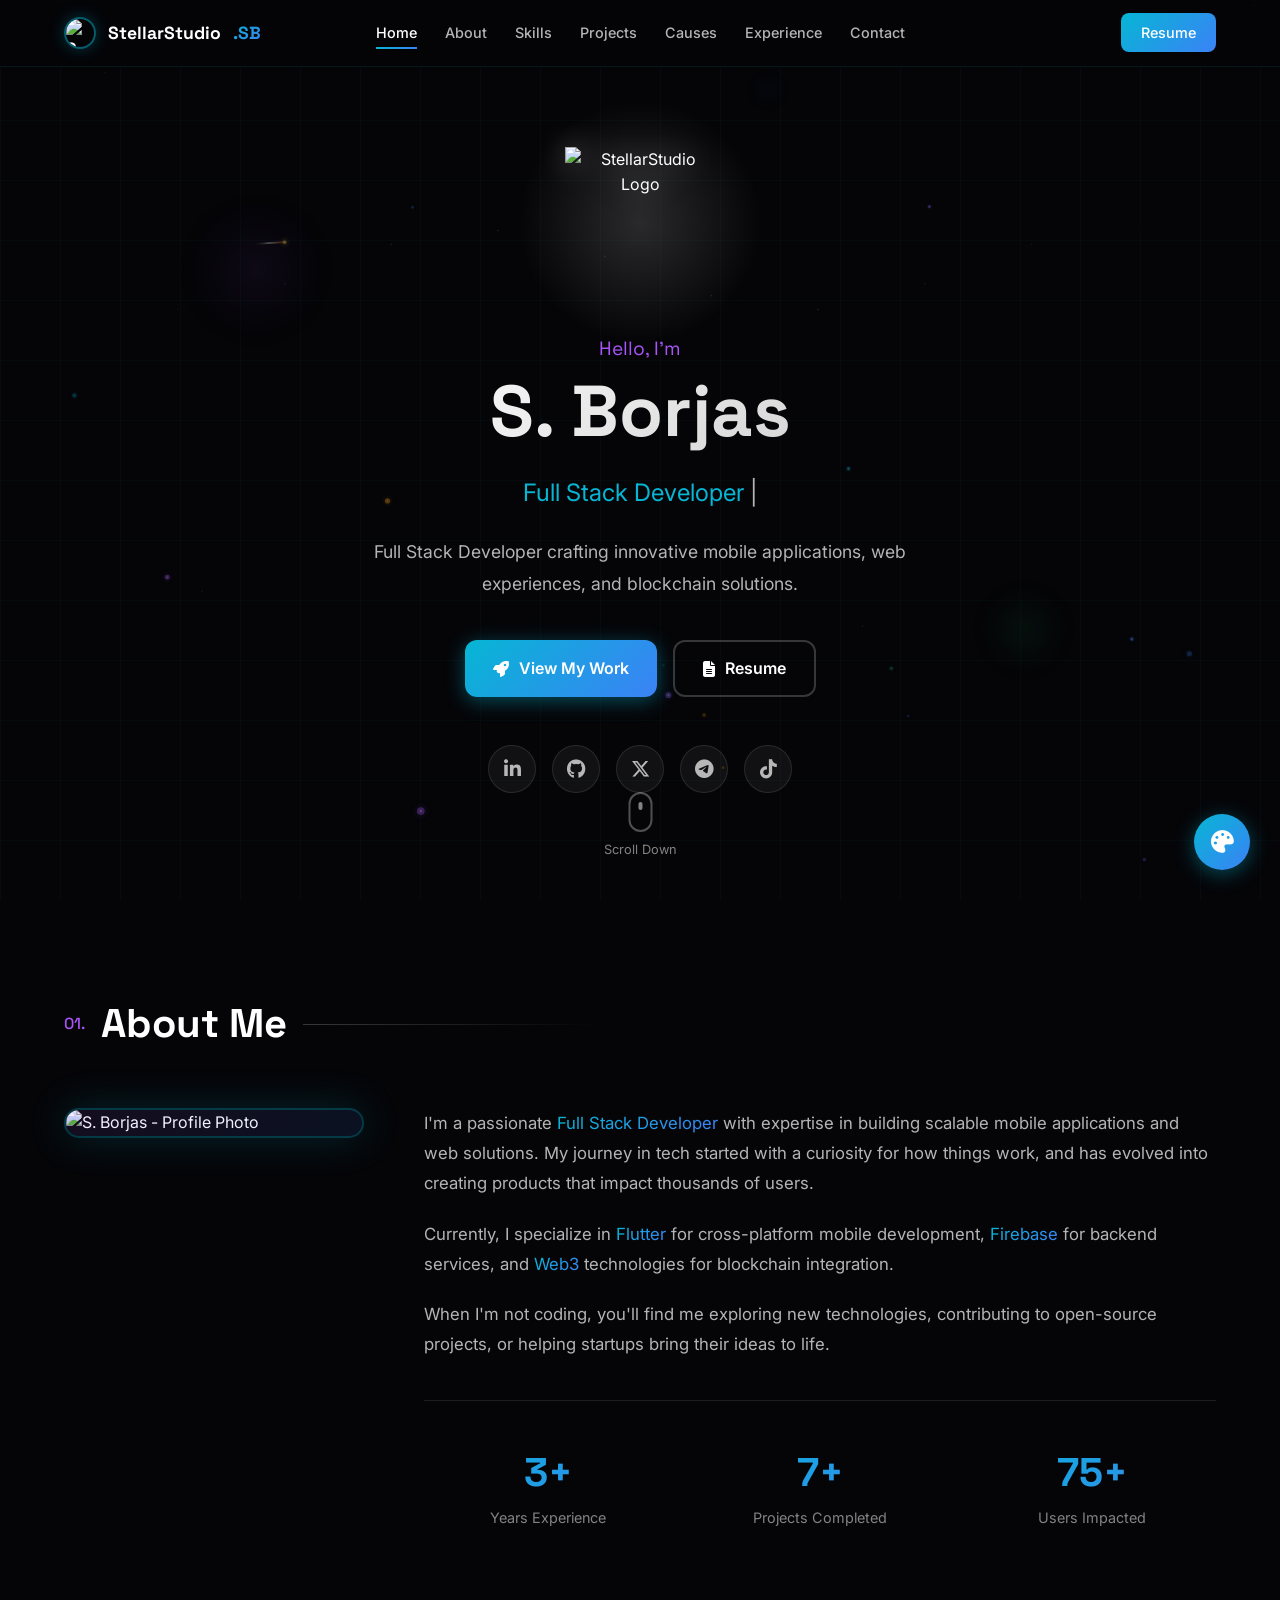
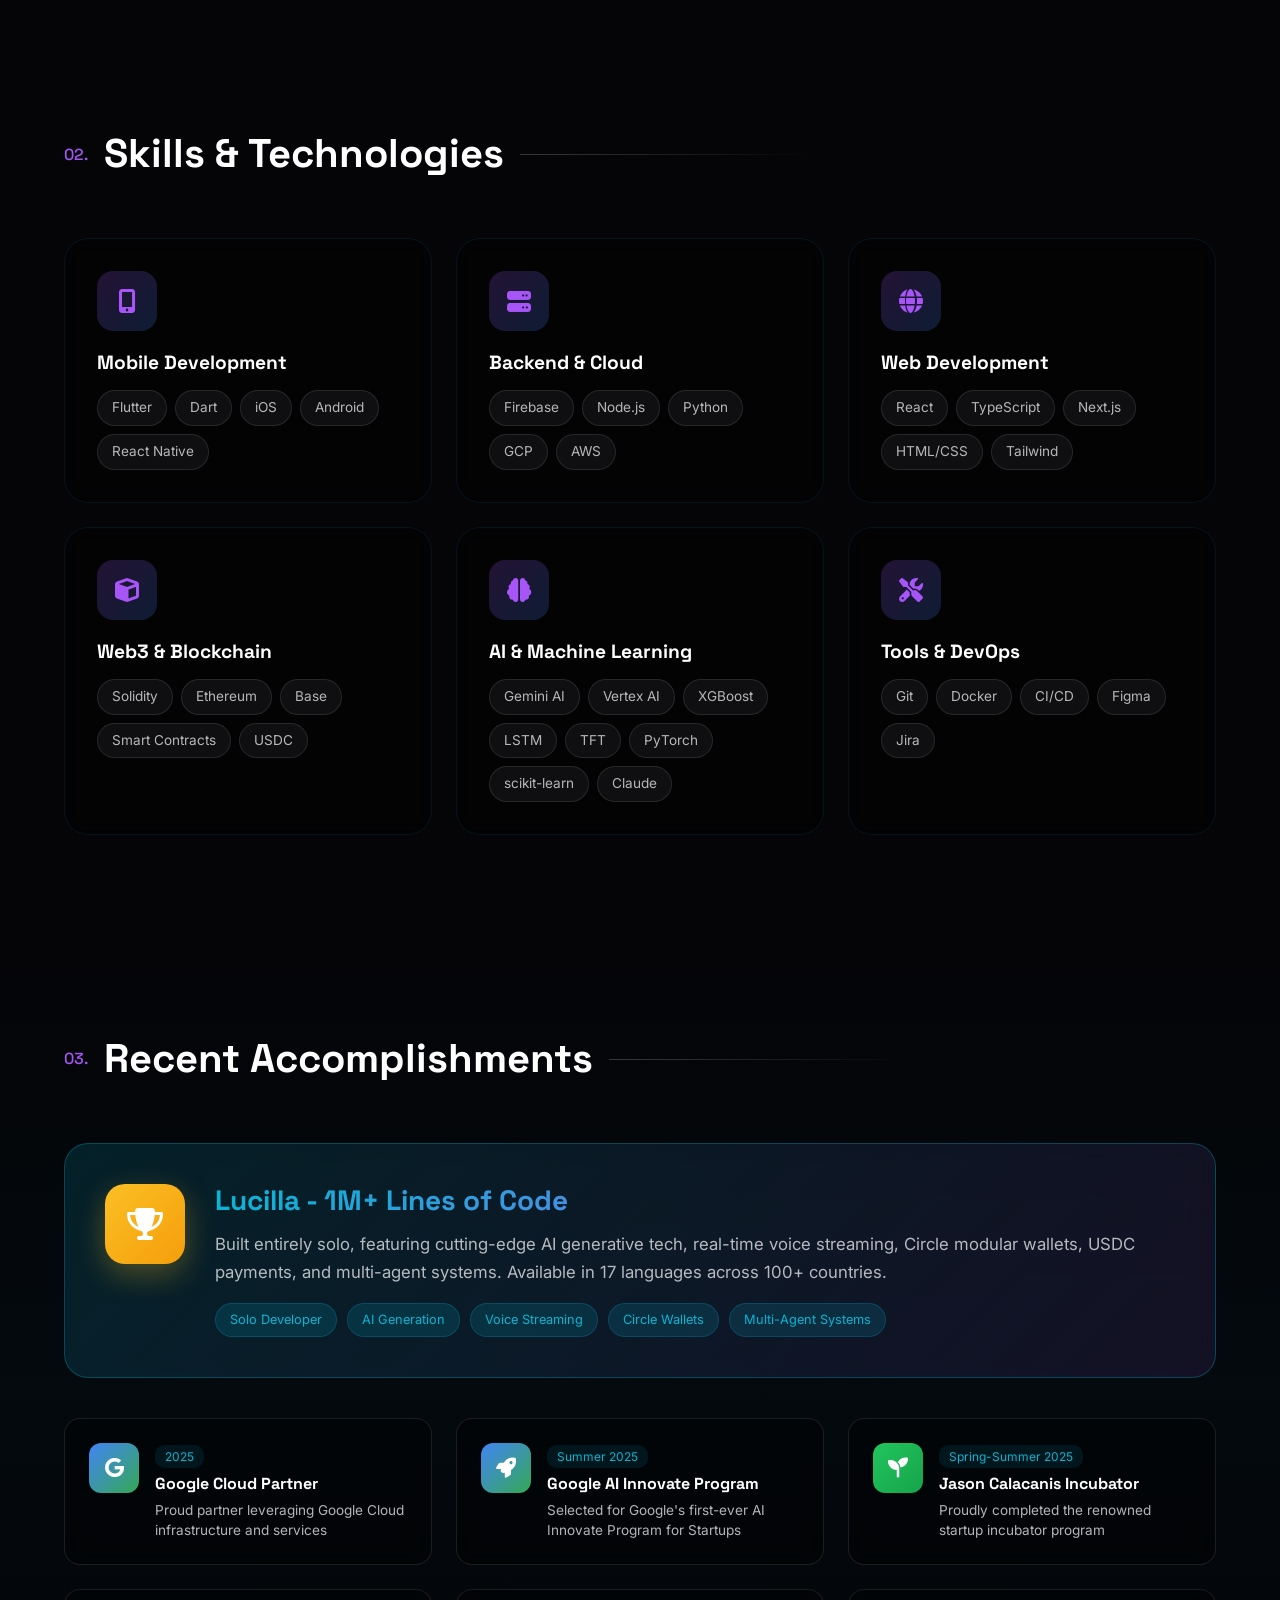
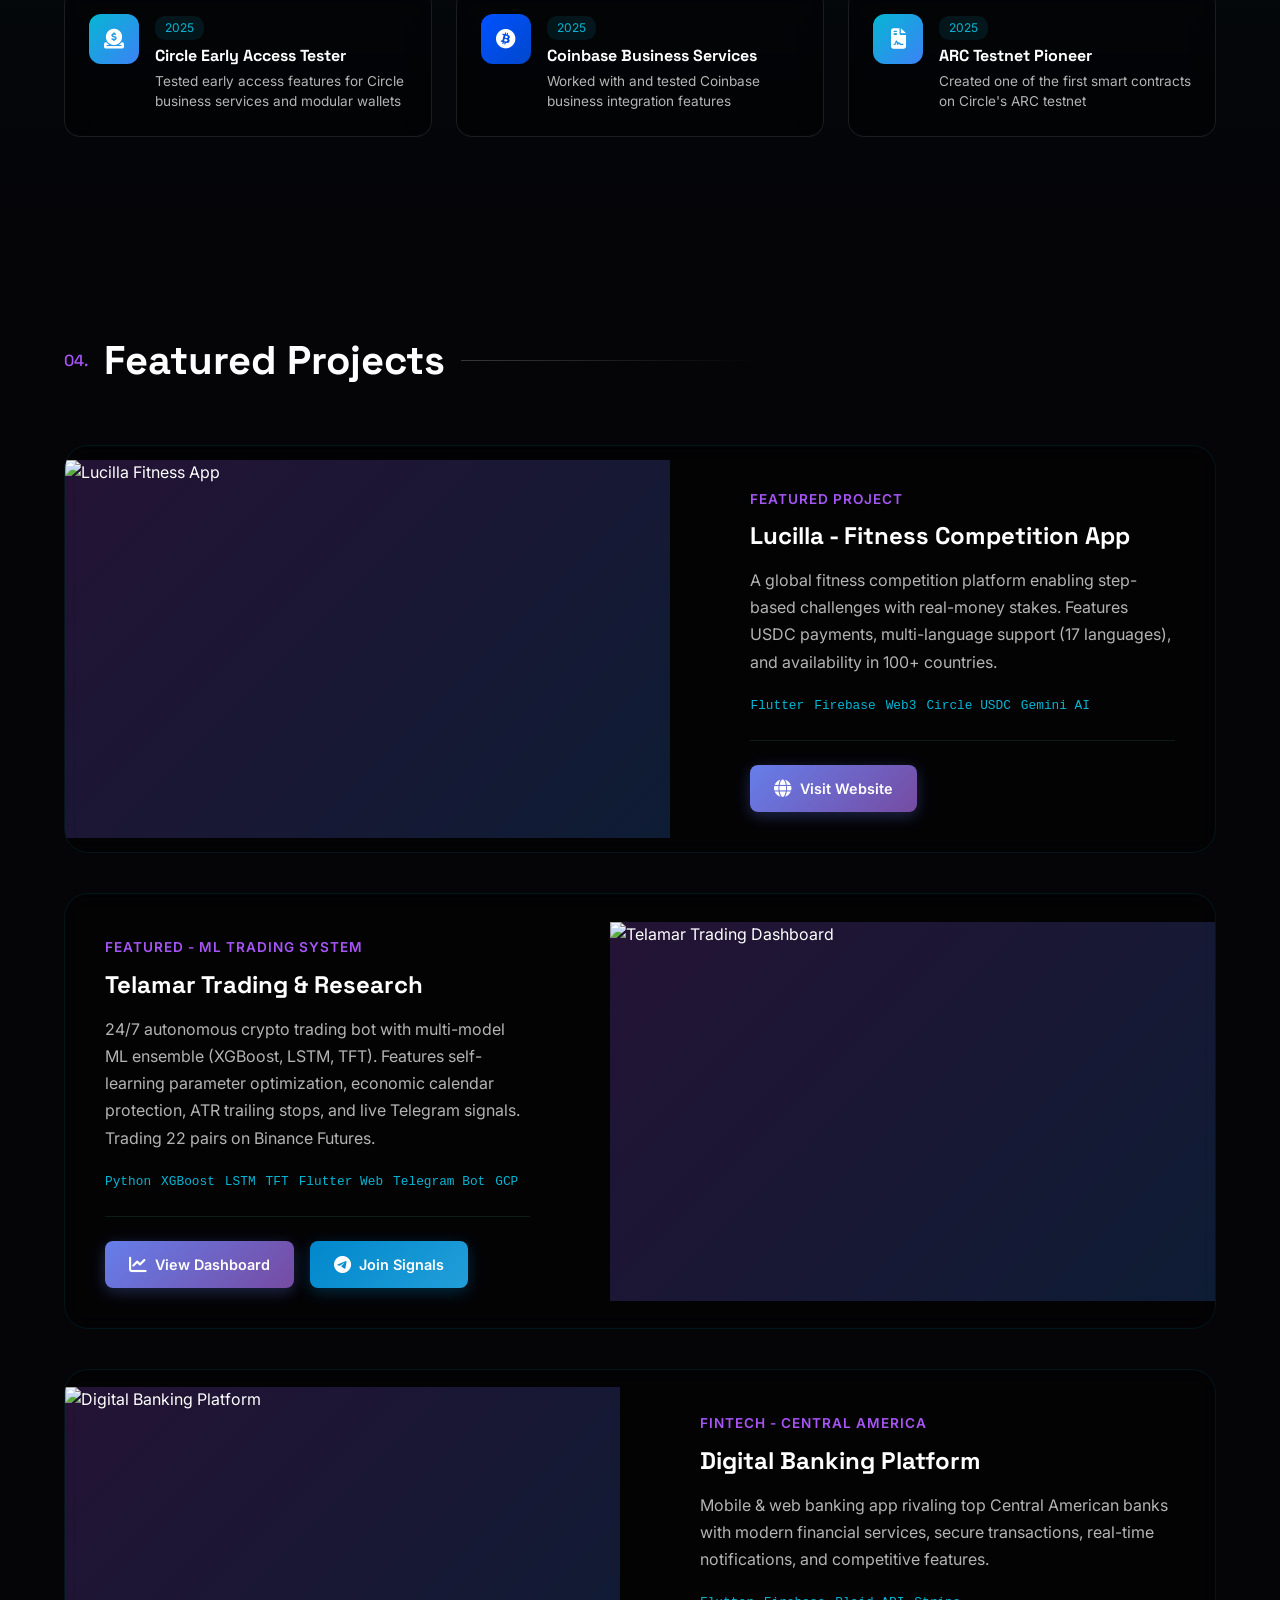
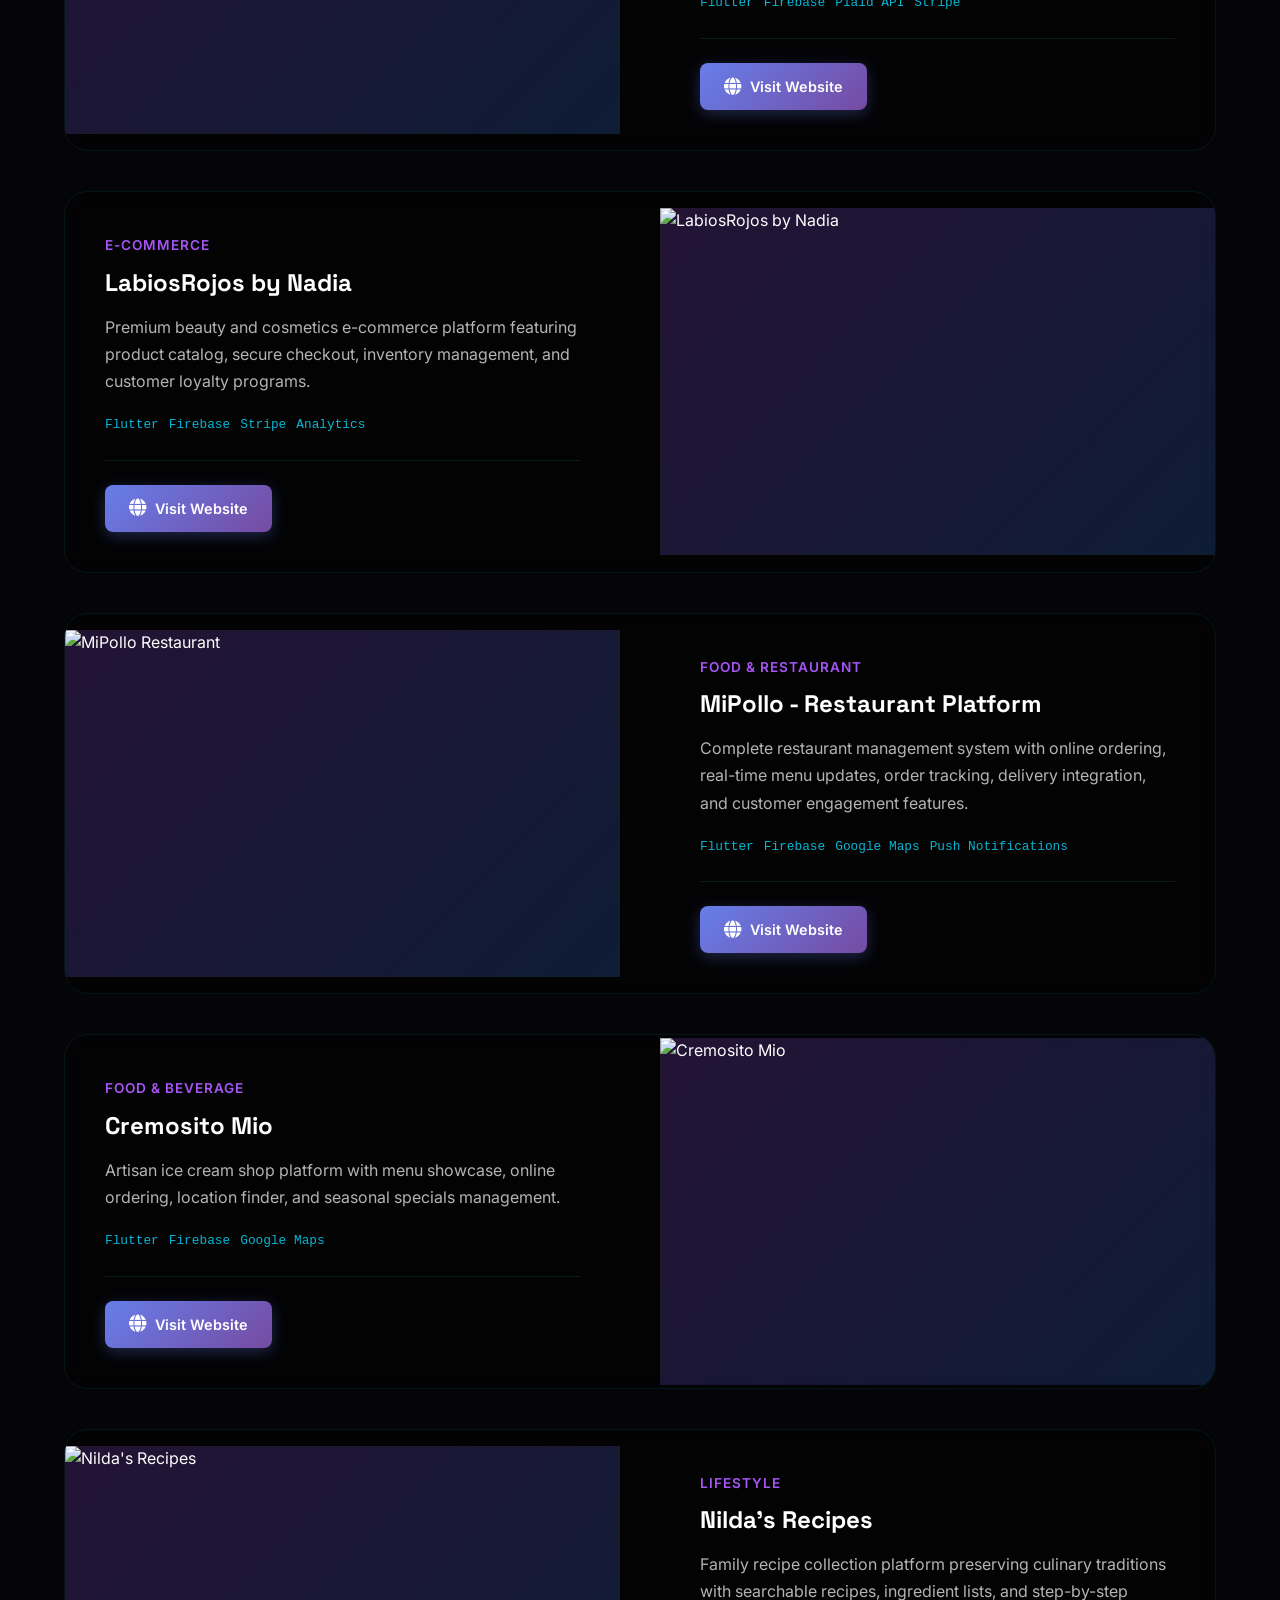
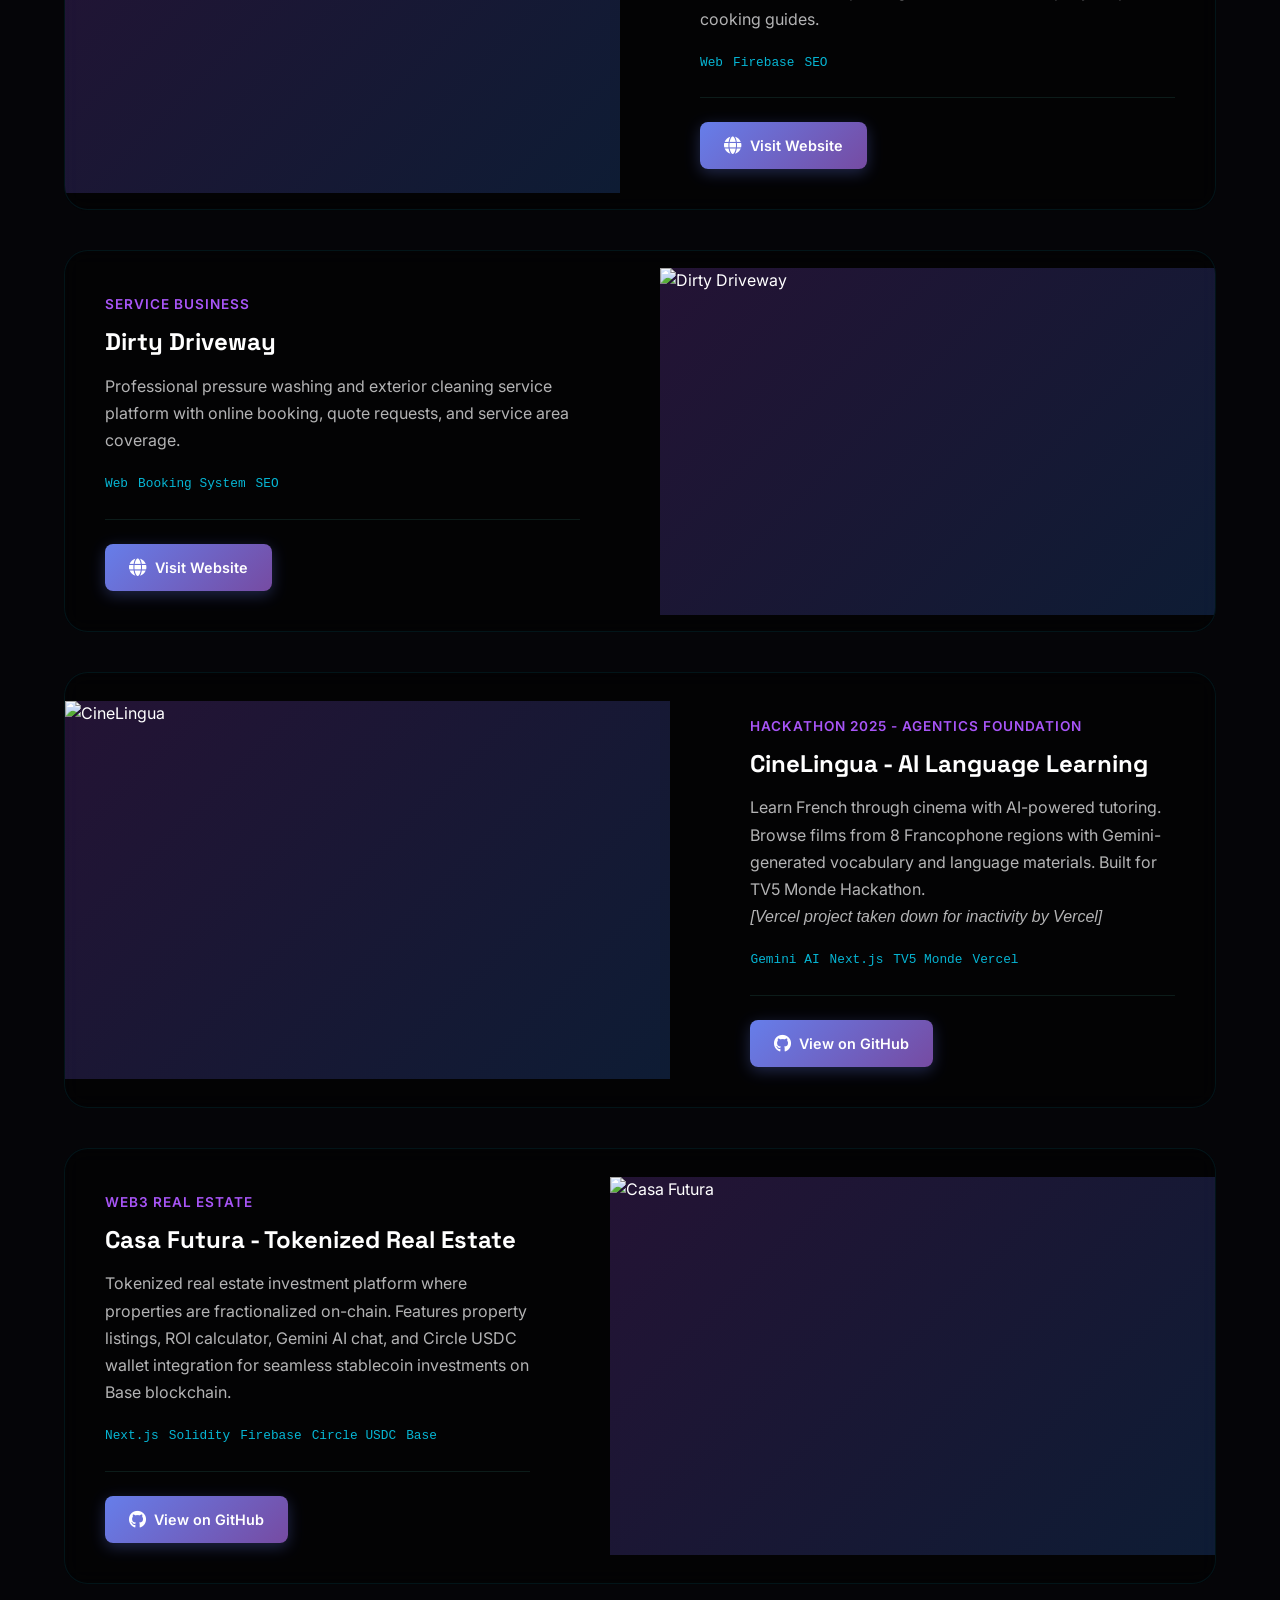
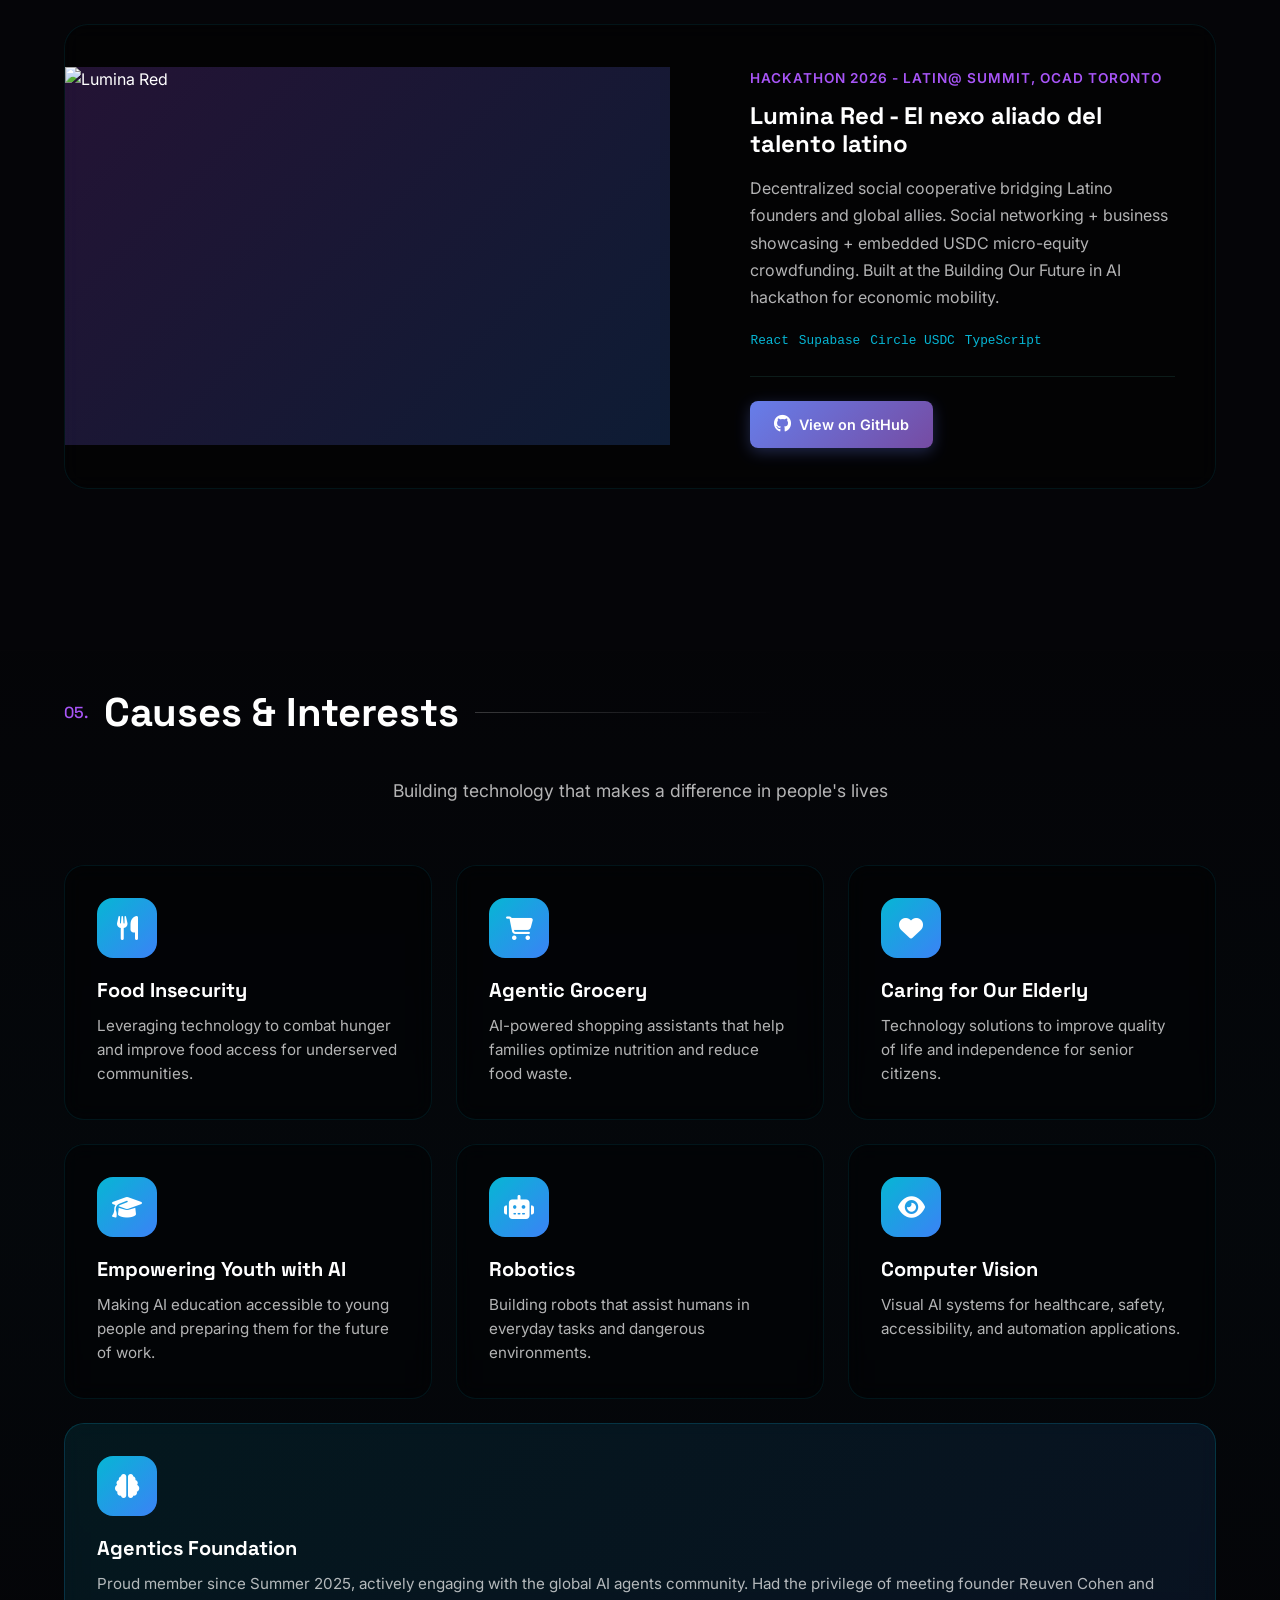
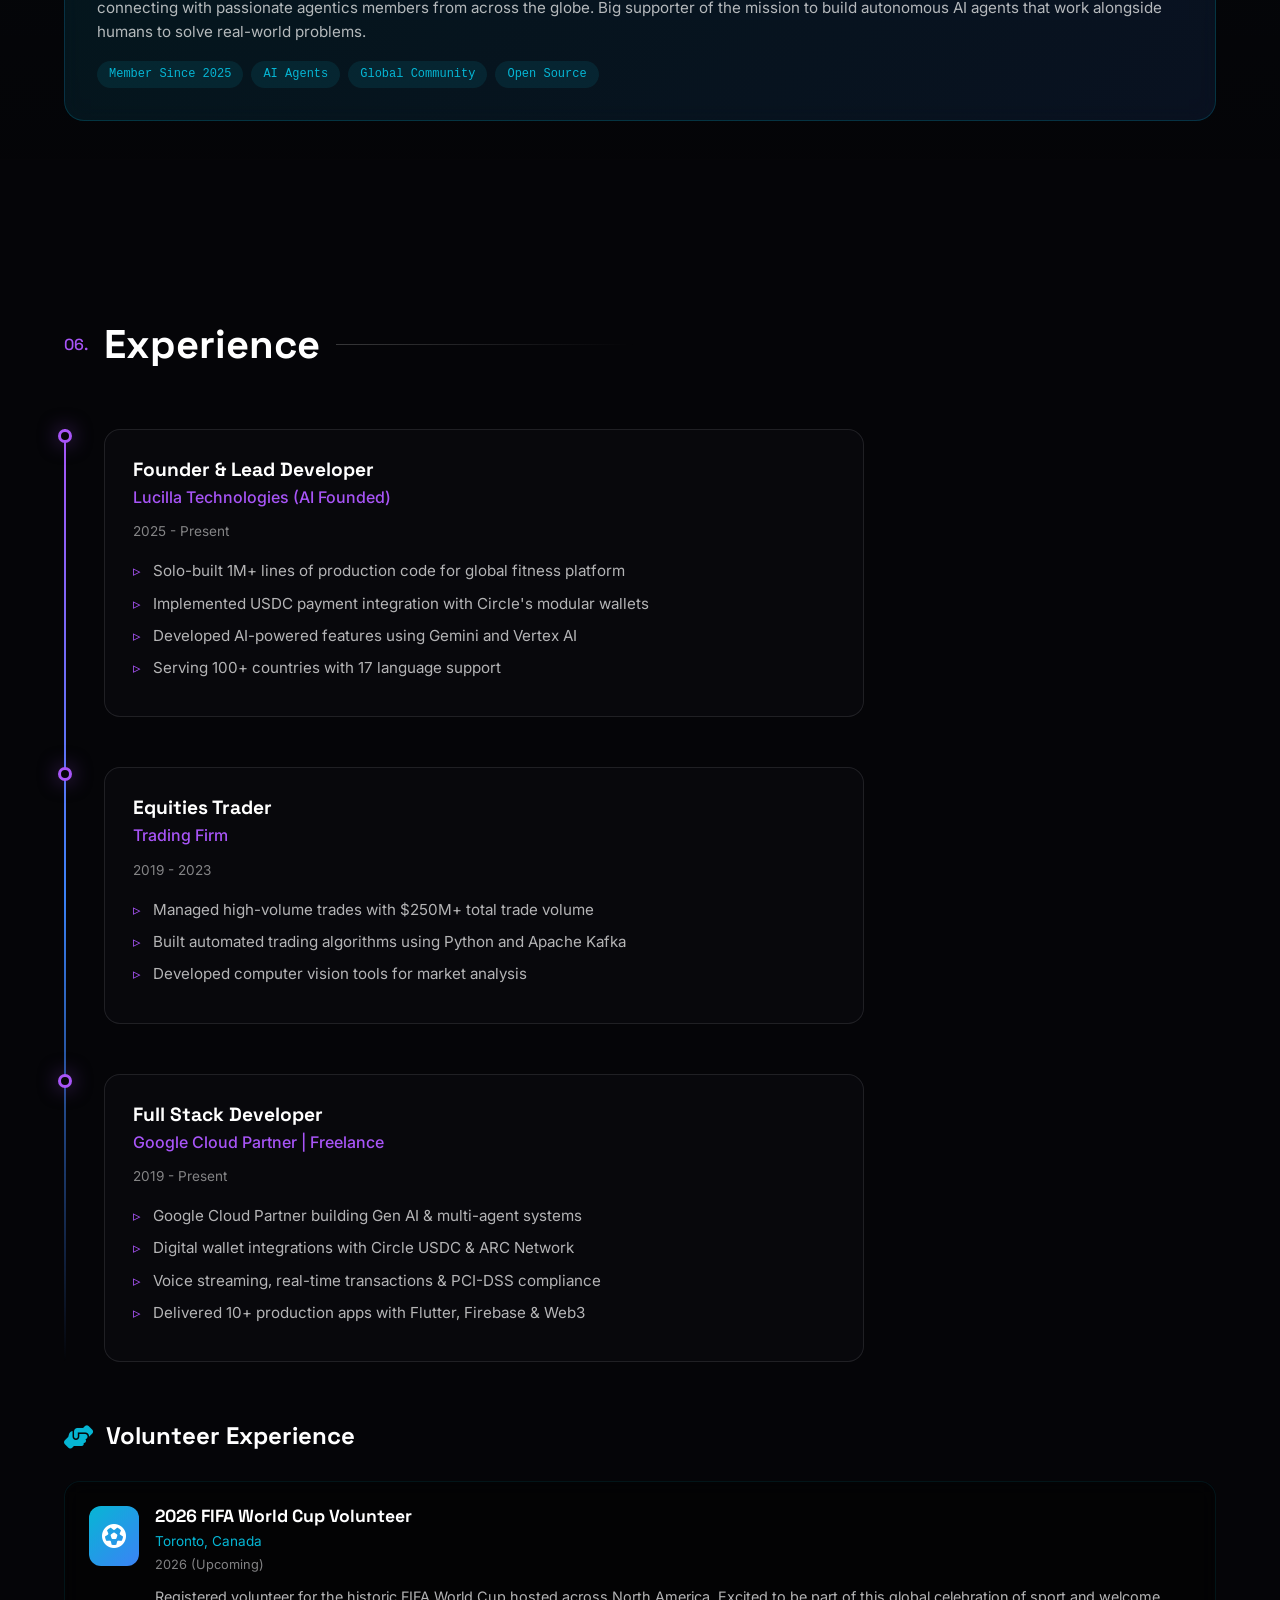
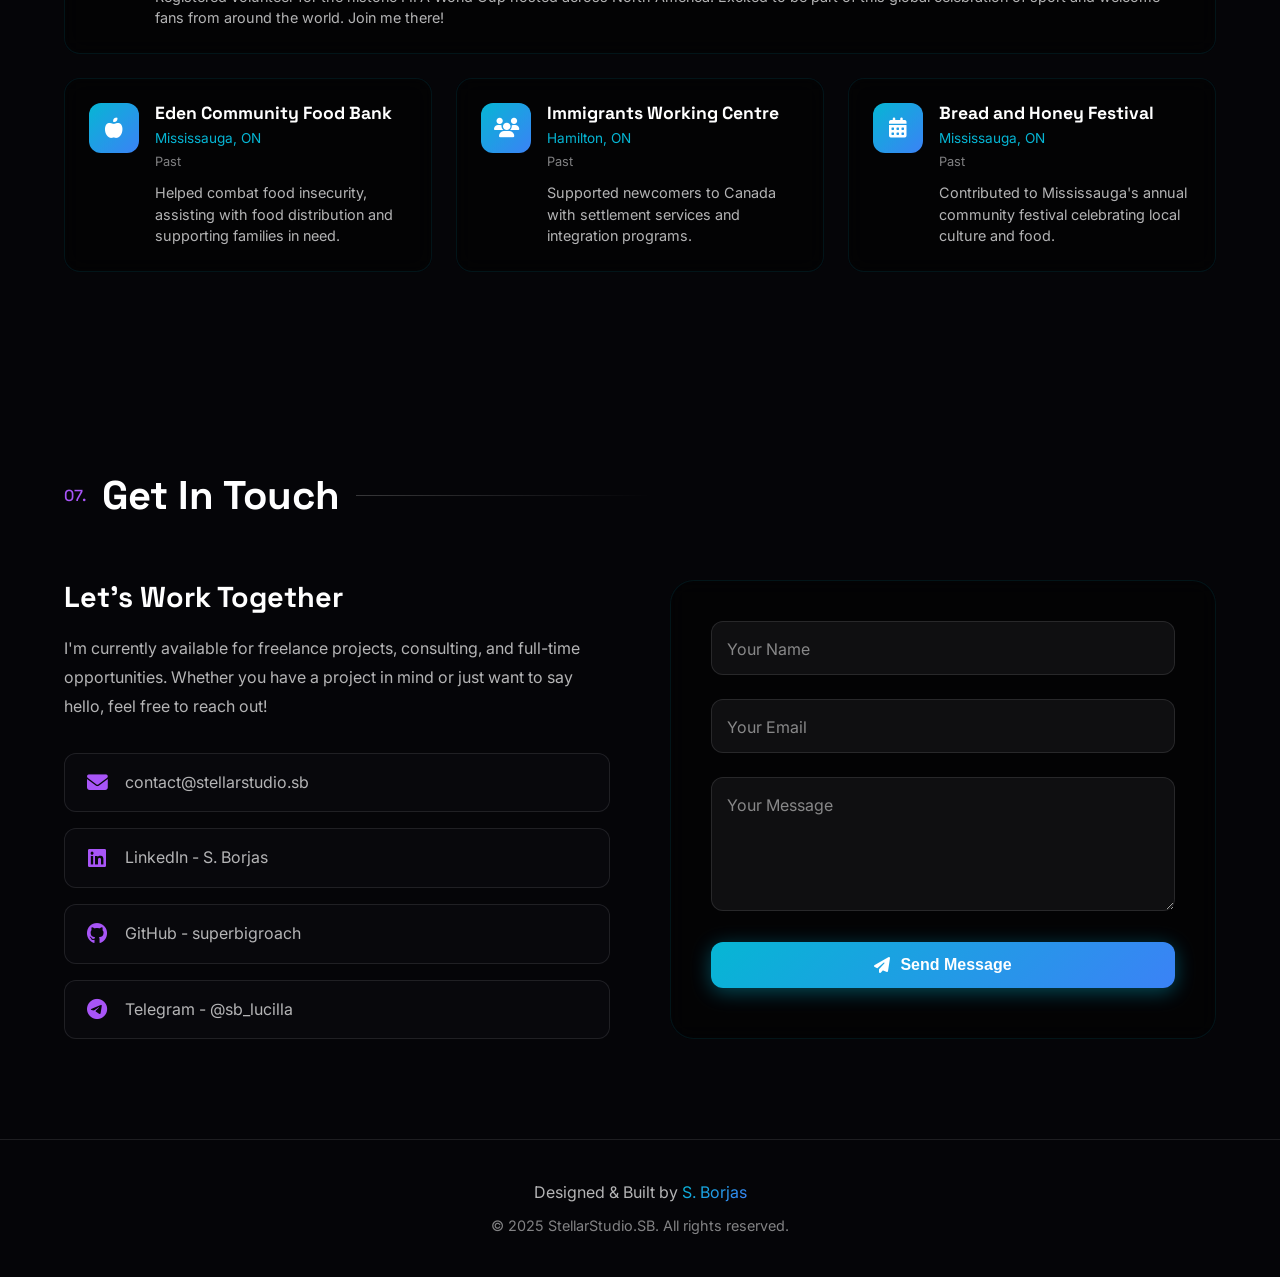
==== commit bacb6f8d: "feat: add Casa Futura & Lumina Red projects, update CineLingua status - CineLingua: updated link to " ====
--- a/public/index.html
+++ b/public/index.html
@@ -714,8 +714,8 @@
                         <div class="project-image">
                             <div class="project-overlay">
                                 <div class="project-links">
-                                    <a href="https://cine-lingua.vercel.app" target="_blank" class="project-link" aria-label="Visit Website">
-                                    <i class="fas fa-external-link-alt"></i>
+                                    <a href="https://github.com/superbigroach/CineLingua" target="_blank" class="project-link" aria-label="View on GitHub">
+                                    <i class="fab fa-github"></i>
                                 </a>
                                 </div>
                             </div>
@@ -727,6 +727,7 @@
                             <p class="project-description">
                                 Learn French through cinema with AI-powered tutoring. Browse films from 8 Francophone
                                 regions with Gemini-generated vocabulary and language materials. Built for TV5 Monde Hackathon.
+                                <br><em>[Vercel project taken down for inactivity by Vercel]</em>
                             </p>
                             <div class="project-tech">
                                 <span>Gemini AI</span>
@@ -735,8 +736,77 @@
                                 <span>Vercel</span>
                             </div>
                         <div class="project-cta">
-                            <a href="https://cine-lingua.vercel.app" target="_blank" class="dashboard-badge">
-                                <i class="fas fa-globe"></i> Visit Website
+                            <a href="https://github.com/superbigroach/CineLingua" target="_blank" class="dashboard-badge">
+                                <i class="fab fa-github"></i> View on GitHub
+                            </a>
+                        </div>
+                        </div>
+                    </article>
+
+                <!-- Project 9: Casa Futura - Tokenized Real Estate -->
+                <article class="project-card featured">
+                        <div class="project-image">
+                            <div class="project-overlay">
+                                <div class="project-links">
+                                    <a href="https://github.com/superbigroach/TokenizedRealEstateWebApp" target="_blank" class="project-link" aria-label="View on GitHub">
+                                    <i class="fab fa-github"></i>
+                                </a>
+                                </div>
+                            </div>
+                            <img src="https://firebasestorage.googleapis.com/v0/b/personalweb-f0fb2.firebasestorage.app/o/WhatsApp%20Image%202025-12-03%20at%2017.18.13_9cfb8fb7.jpg?alt=media" alt="Casa Futura" class="project-img">
+                        </div>
+                        <div class="project-content">
+                            <span class="project-type">Web3 Real Estate</span>
+                            <h3 class="project-title">Casa Futura - Tokenized Real Estate</h3>
+                            <p class="project-description">
+                                Tokenized real estate investment platform where properties are fractionalized on-chain.
+                                Features property listings, ROI calculator, Gemini AI chat, and Circle USDC wallet integration
+                                for seamless stablecoin investments on Base blockchain.
+                            </p>
+                            <div class="project-tech">
+                                <span>Next.js</span>
+                                <span>Solidity</span>
+                                <span>Firebase</span>
+                                <span>Circle USDC</span>
+                                <span>Base</span>
+                            </div>
+                        <div class="project-cta">
+                            <a href="https://github.com/superbigroach/TokenizedRealEstateWebApp" target="_blank" class="dashboard-badge">
+                                <i class="fab fa-github"></i> View on GitHub
+                            </a>
+                        </div>
+                        </div>
+                    </article>
+
+                <!-- Project 10: Lumina Red - Latino Community Cooperative -->
+                <article class="project-card featured">
+                        <div class="project-image">
+                            <div class="project-overlay">
+                                <div class="project-links">
+                                    <a href="https://github.com/superbigroach/Lumina-Red-" target="_blank" class="project-link" aria-label="View on GitHub">
+                                    <i class="fab fa-github"></i>
+                                </a>
+                                </div>
+                            </div>
+                            <img src="https://firebasestorage.googleapis.com/v0/b/personalweb-f0fb2.firebasestorage.app/o/WhatsApp%20Image%202025-12-03%20at%2017.18.13_9cfb8fb7.jpg?alt=media" alt="Lumina Red" class="project-img">
+                        </div>
+                        <div class="project-content">
+                            <span class="project-type">Hackathon 2026 - Latin@ Summit, OCAD Toronto</span>
+                            <h3 class="project-title">Lumina Red - El nexo aliado del talento latino</h3>
+                            <p class="project-description">
+                                Decentralized social cooperative bridging Latino founders and global allies.
+                                Social networking + business showcasing + embedded USDC micro-equity crowdfunding.
+                                Built at the Building Our Future in AI hackathon for economic mobility.
+                            </p>
+                            <div class="project-tech">
+                                <span>React</span>
+                                <span>Supabase</span>
+                                <span>Circle USDC</span>
+                                <span>TypeScript</span>
+                            </div>
+                        <div class="project-cta">
+                            <a href="https://github.com/superbigroach/Lumina-Red-" target="_blank" class="dashboard-badge">
+                                <i class="fab fa-github"></i> View on GitHub
                             </a>
                         </div>
                         </div>
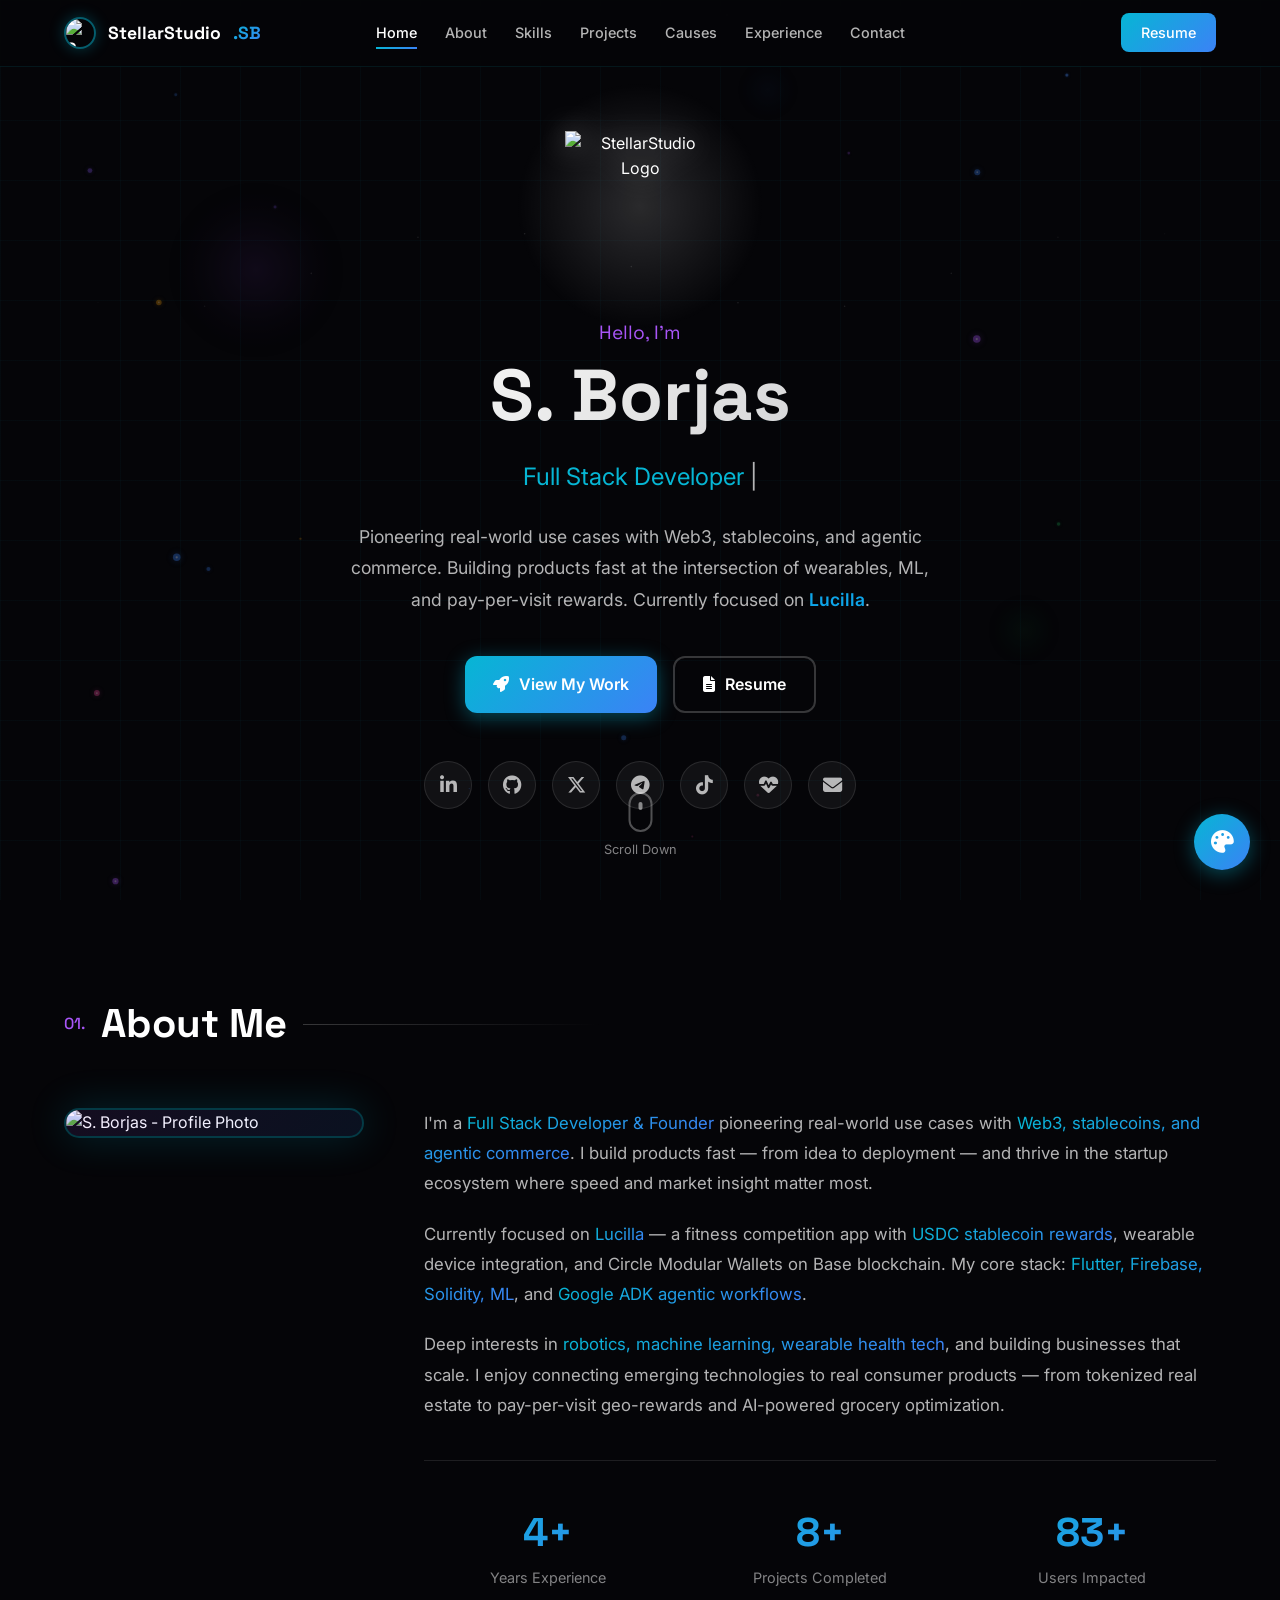
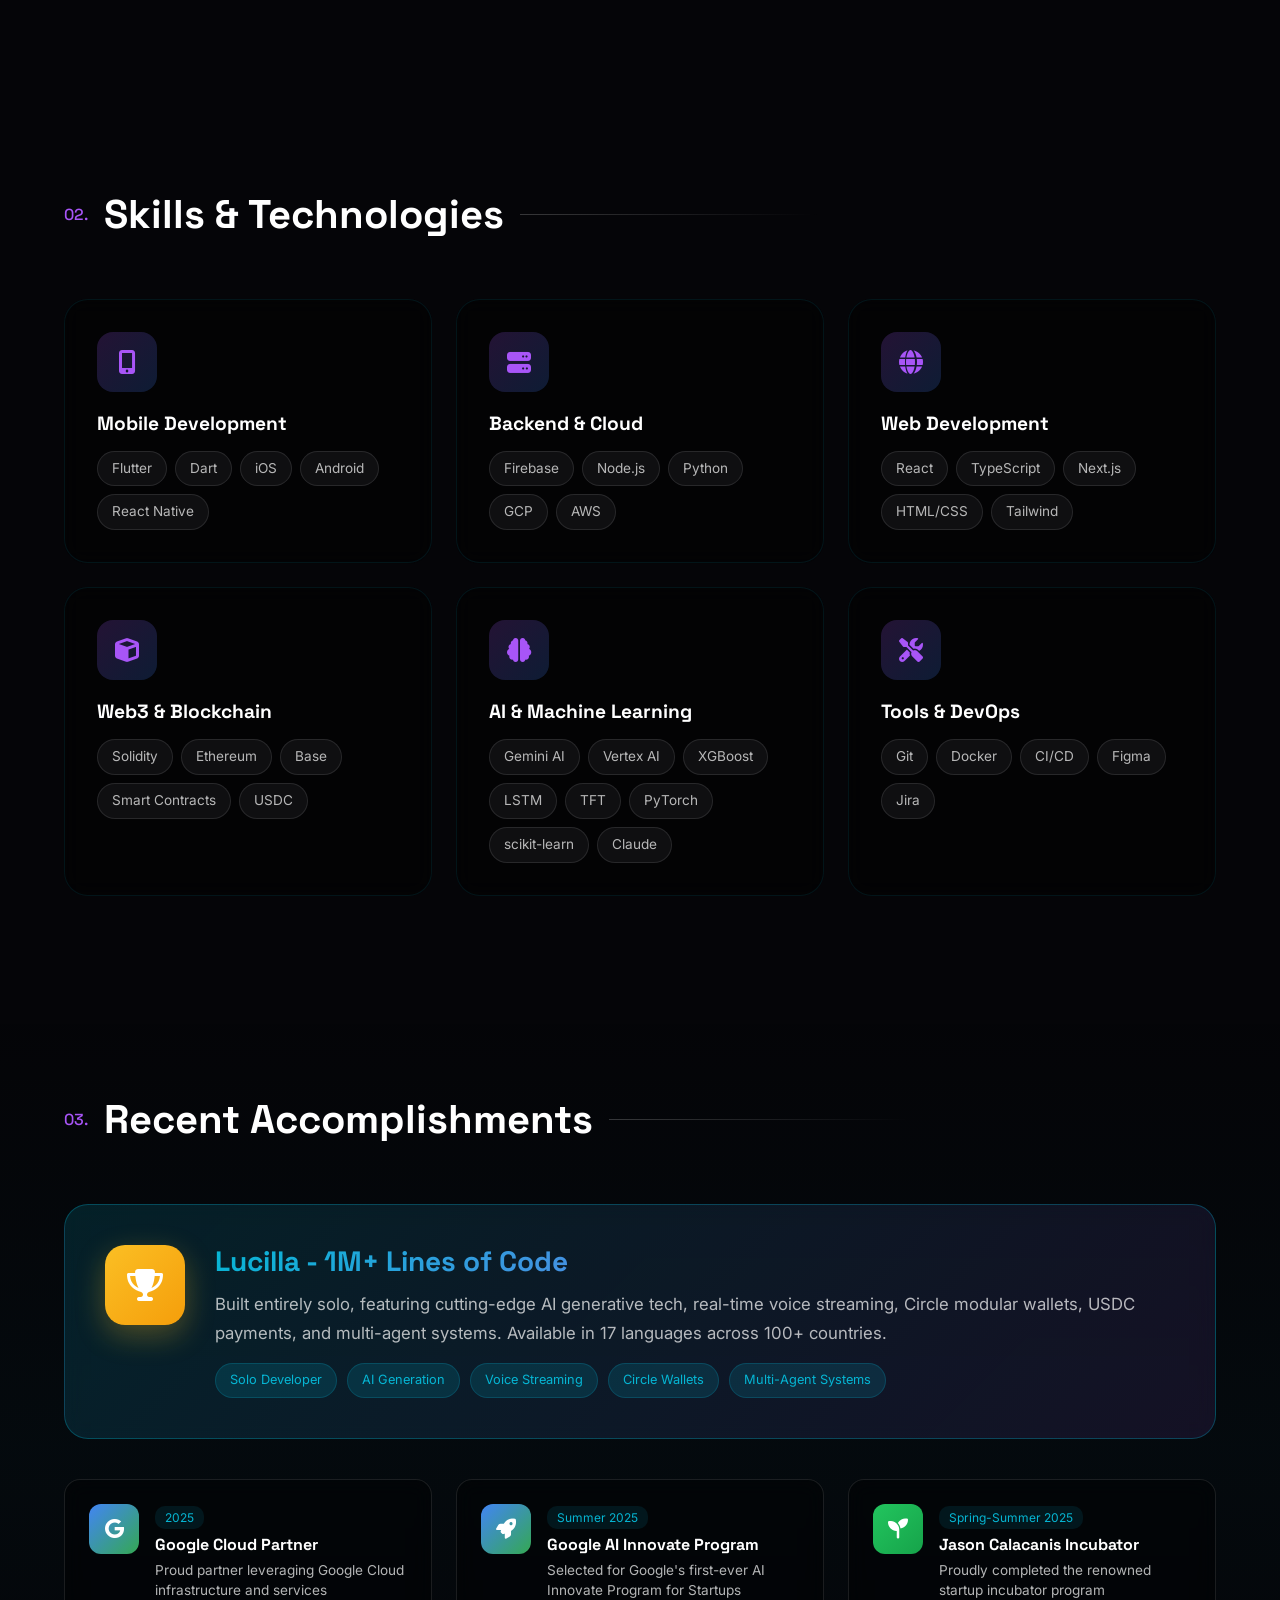
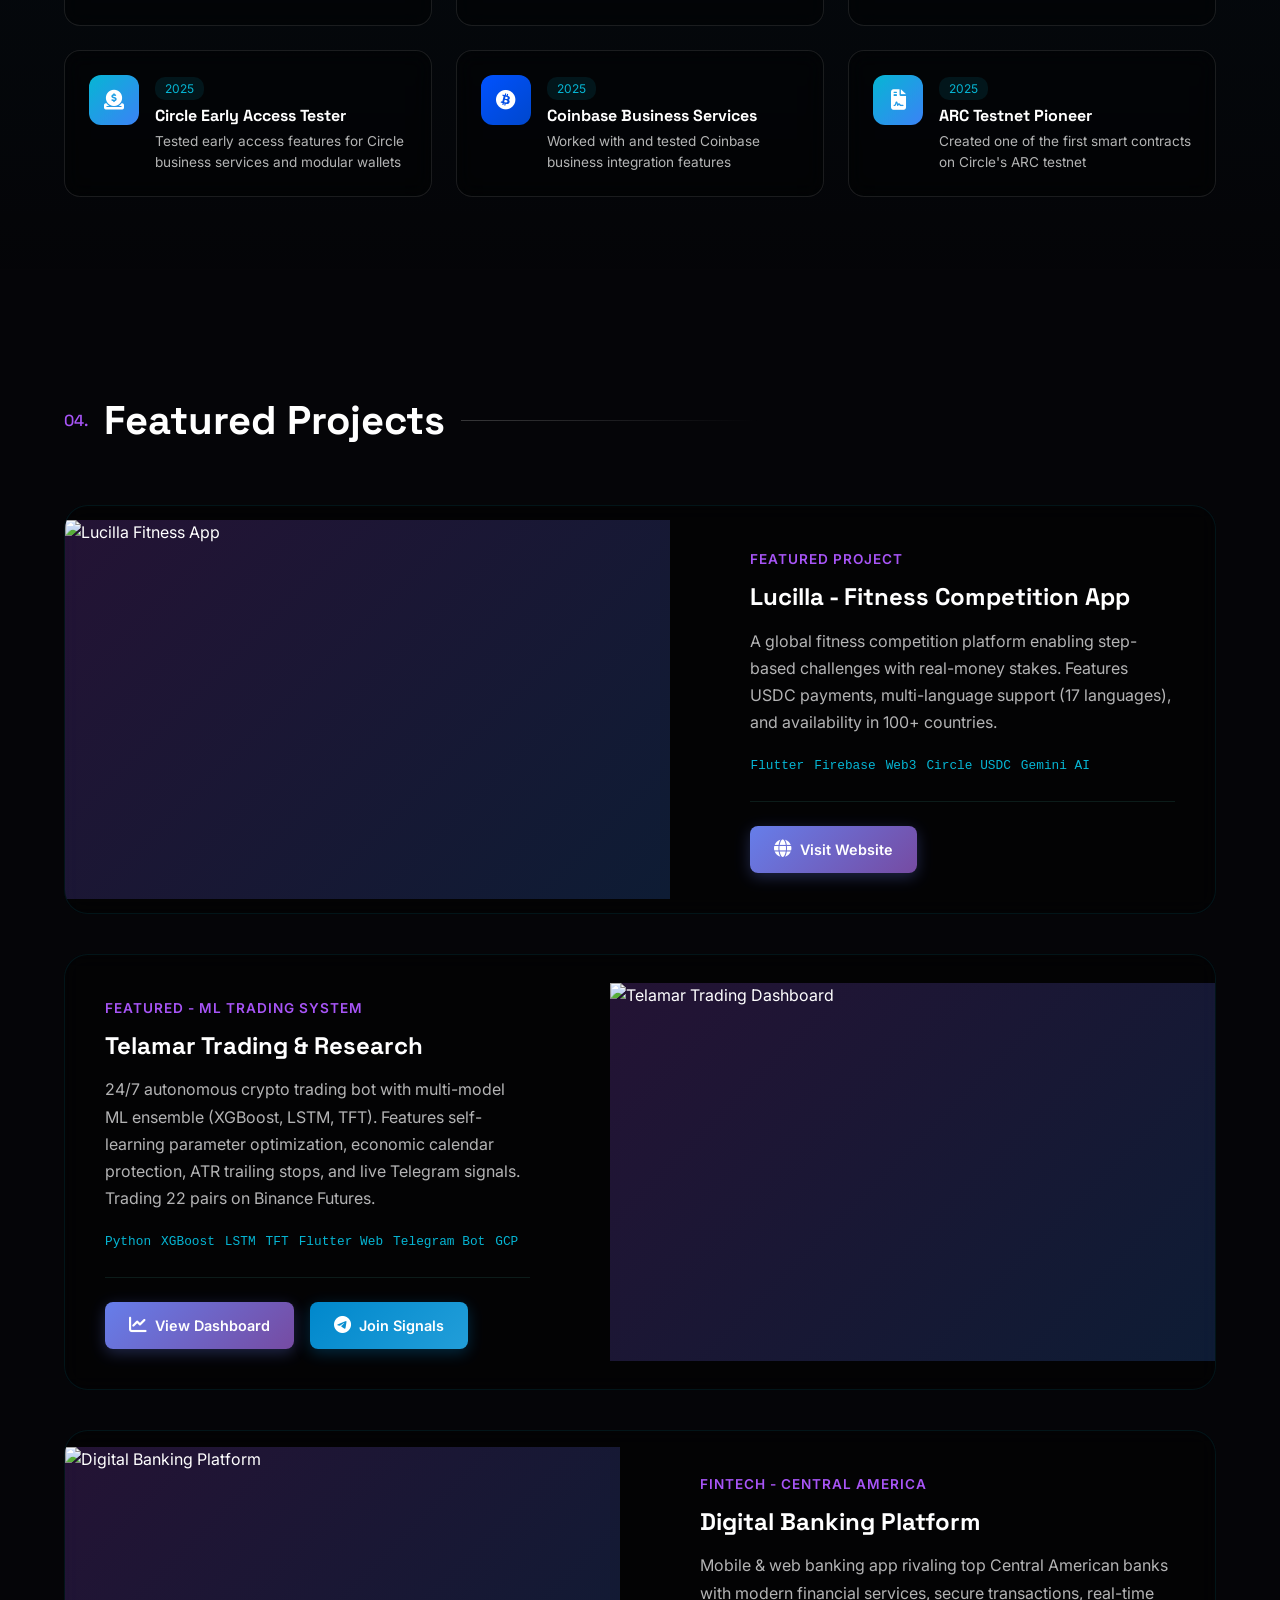
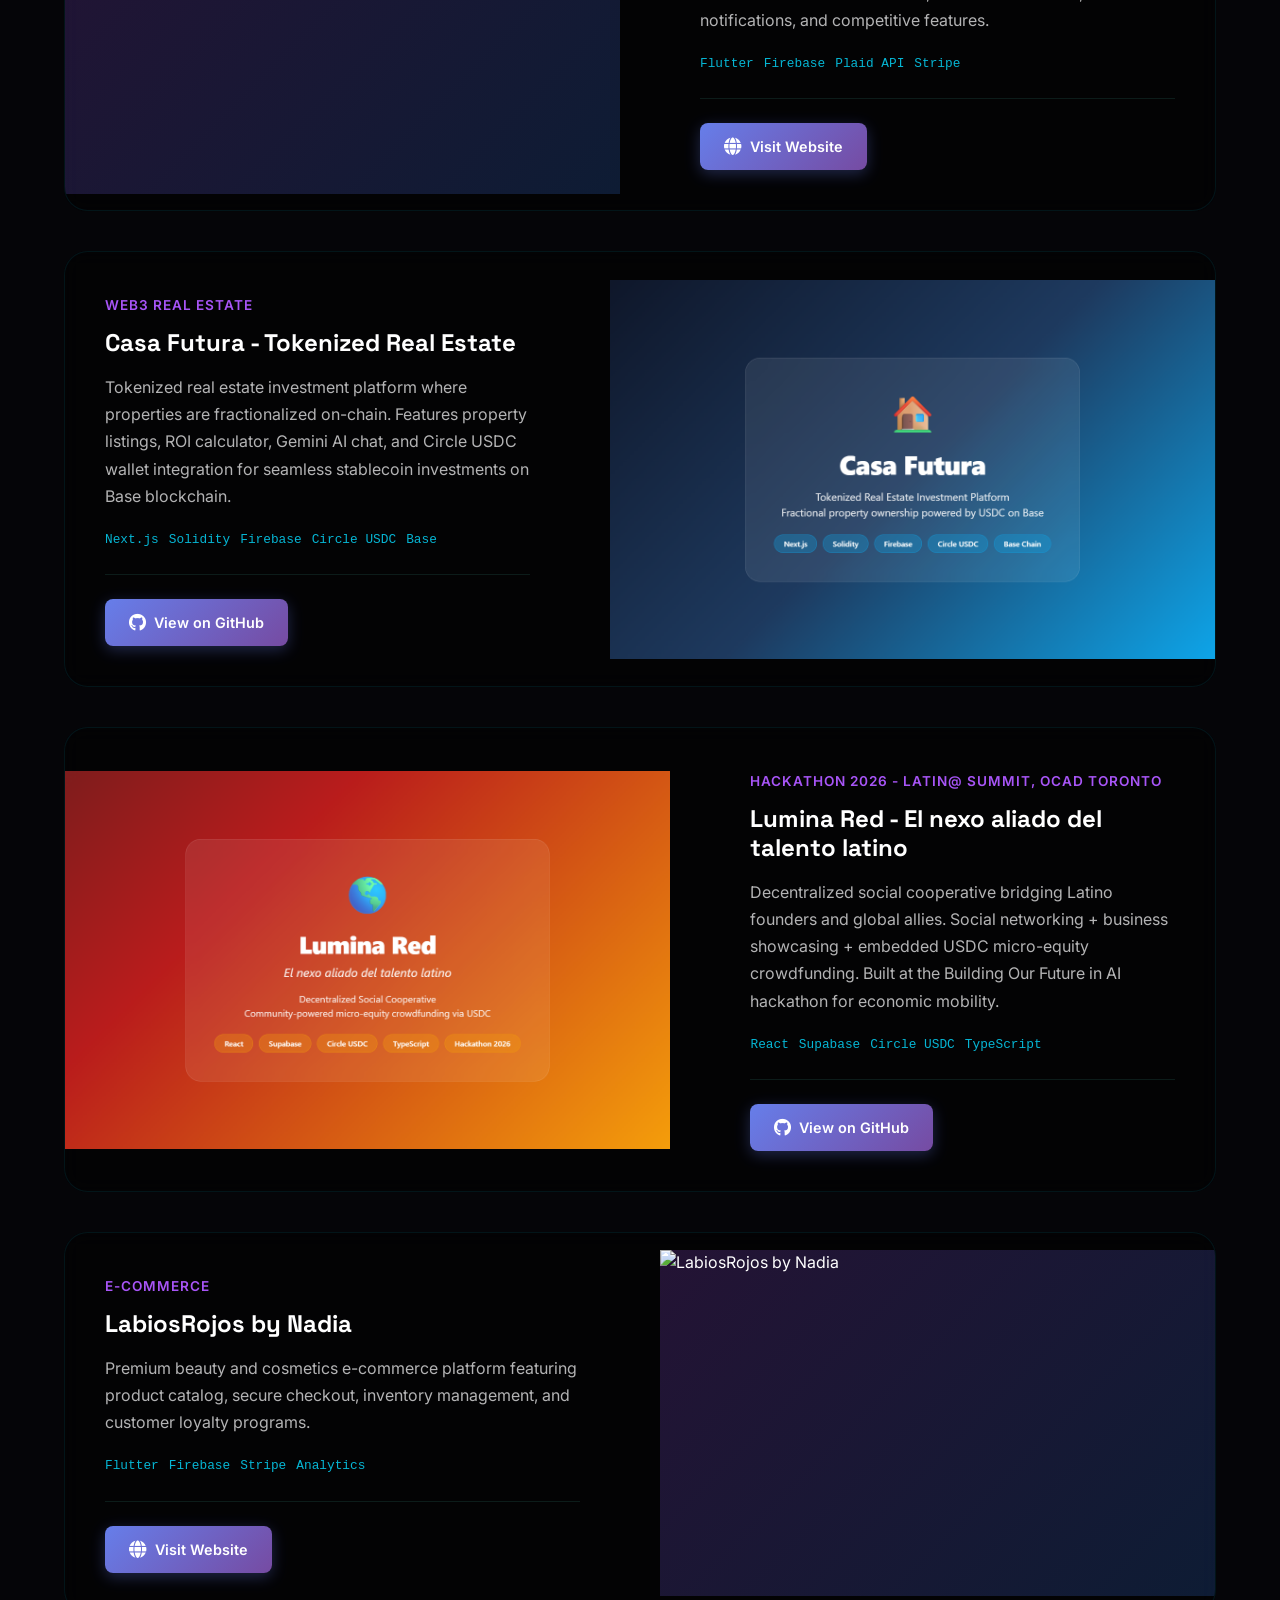
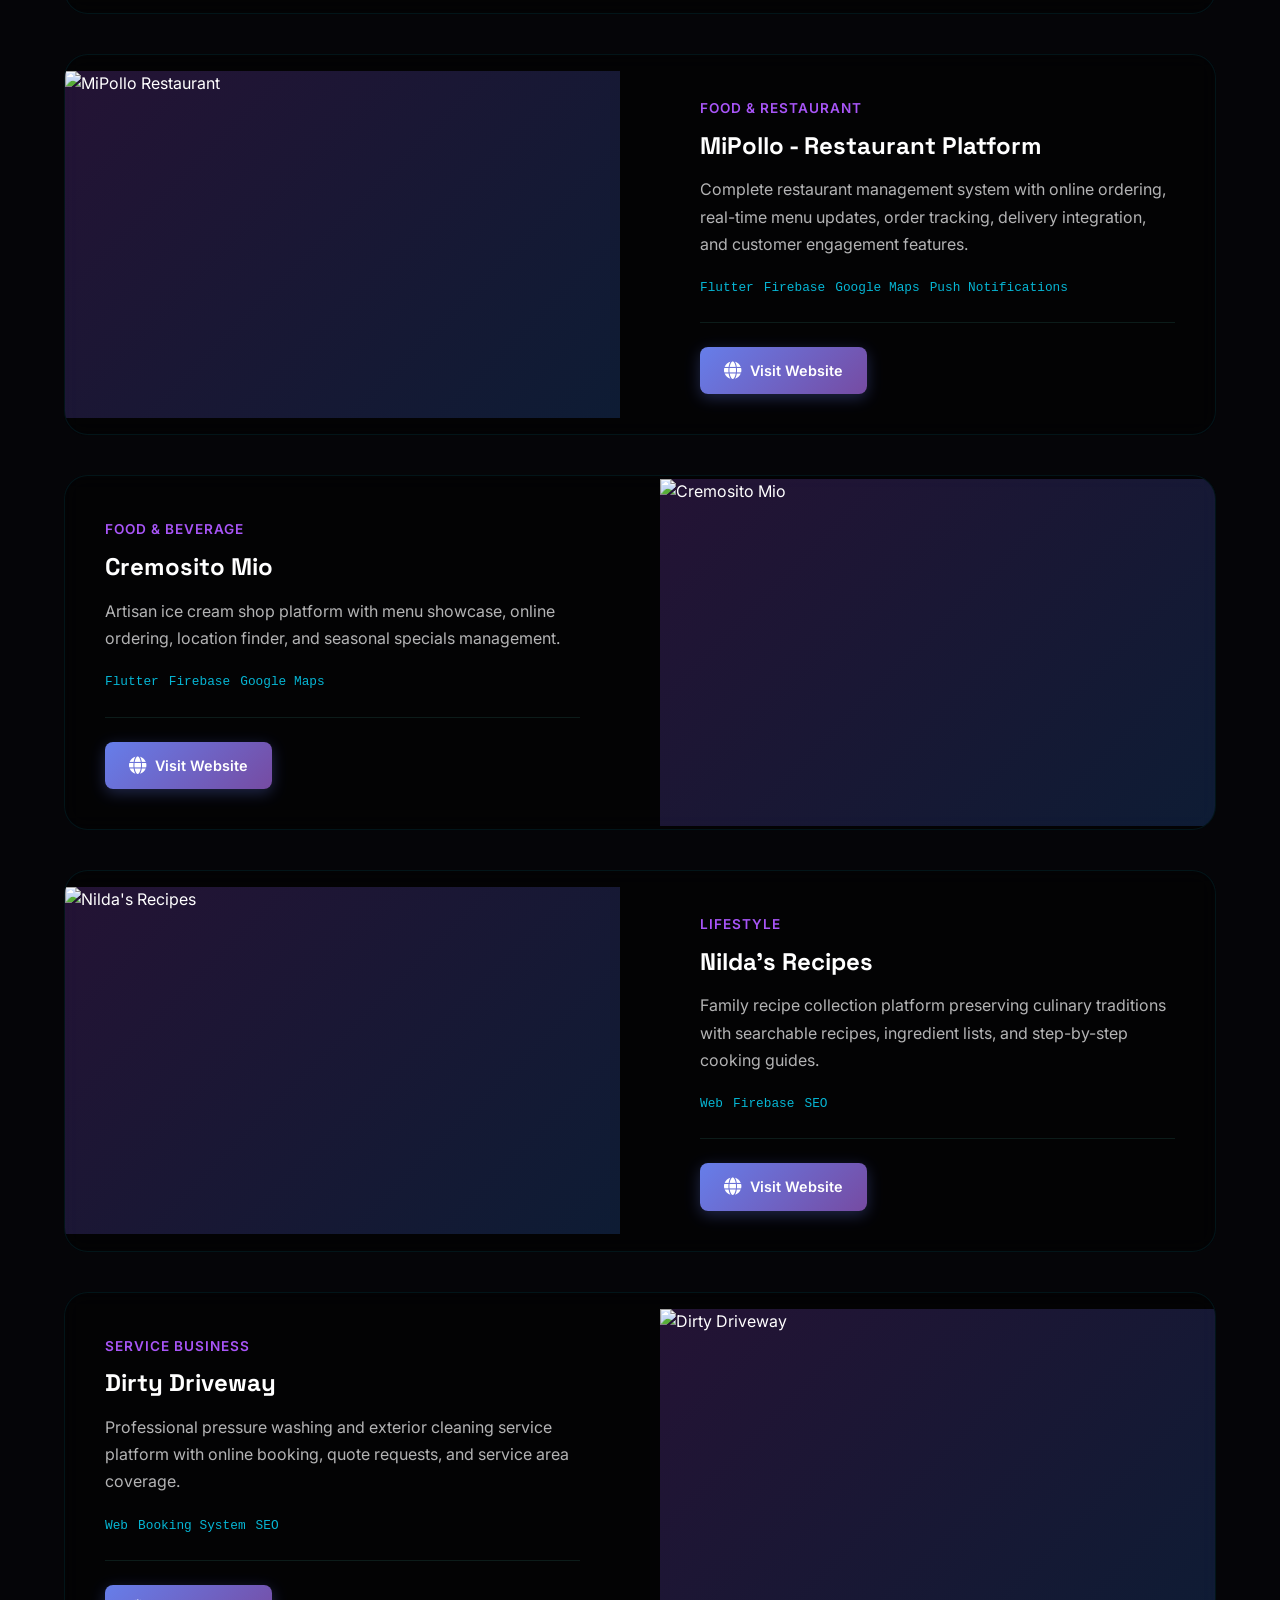
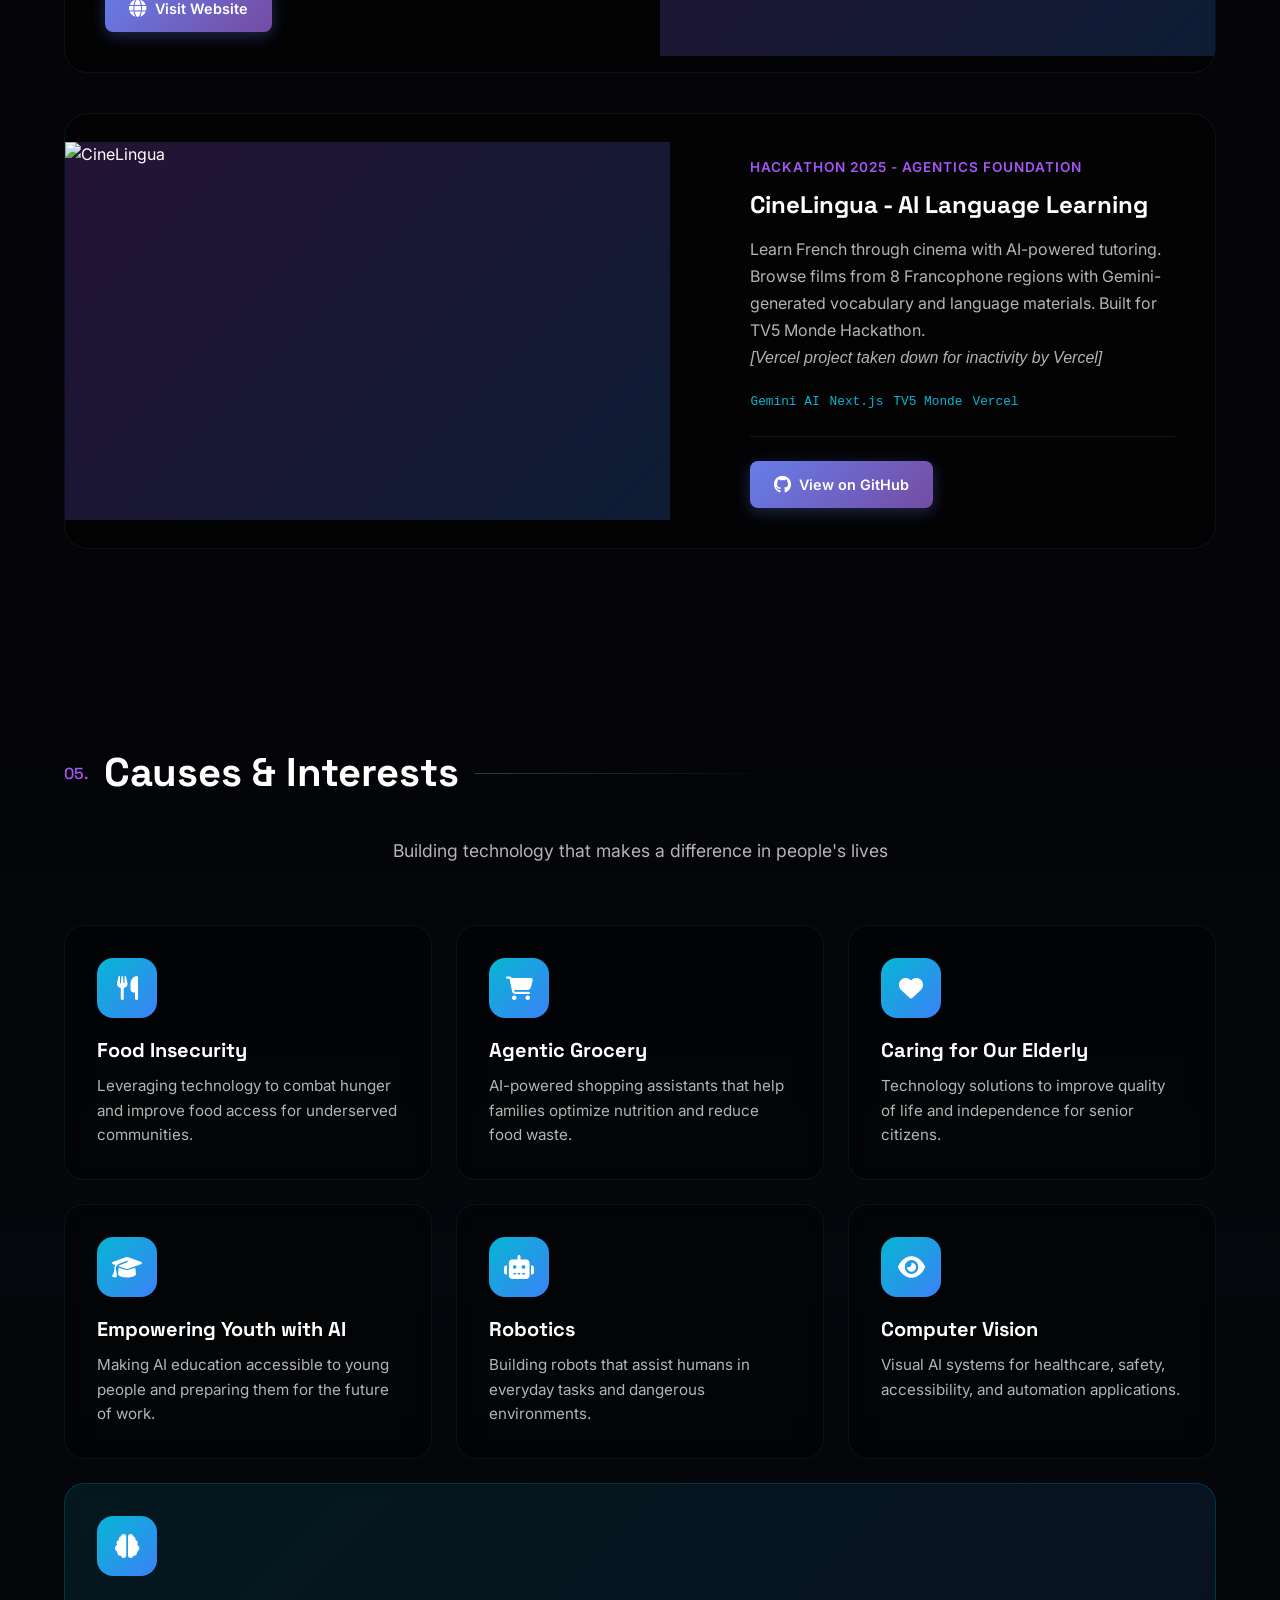
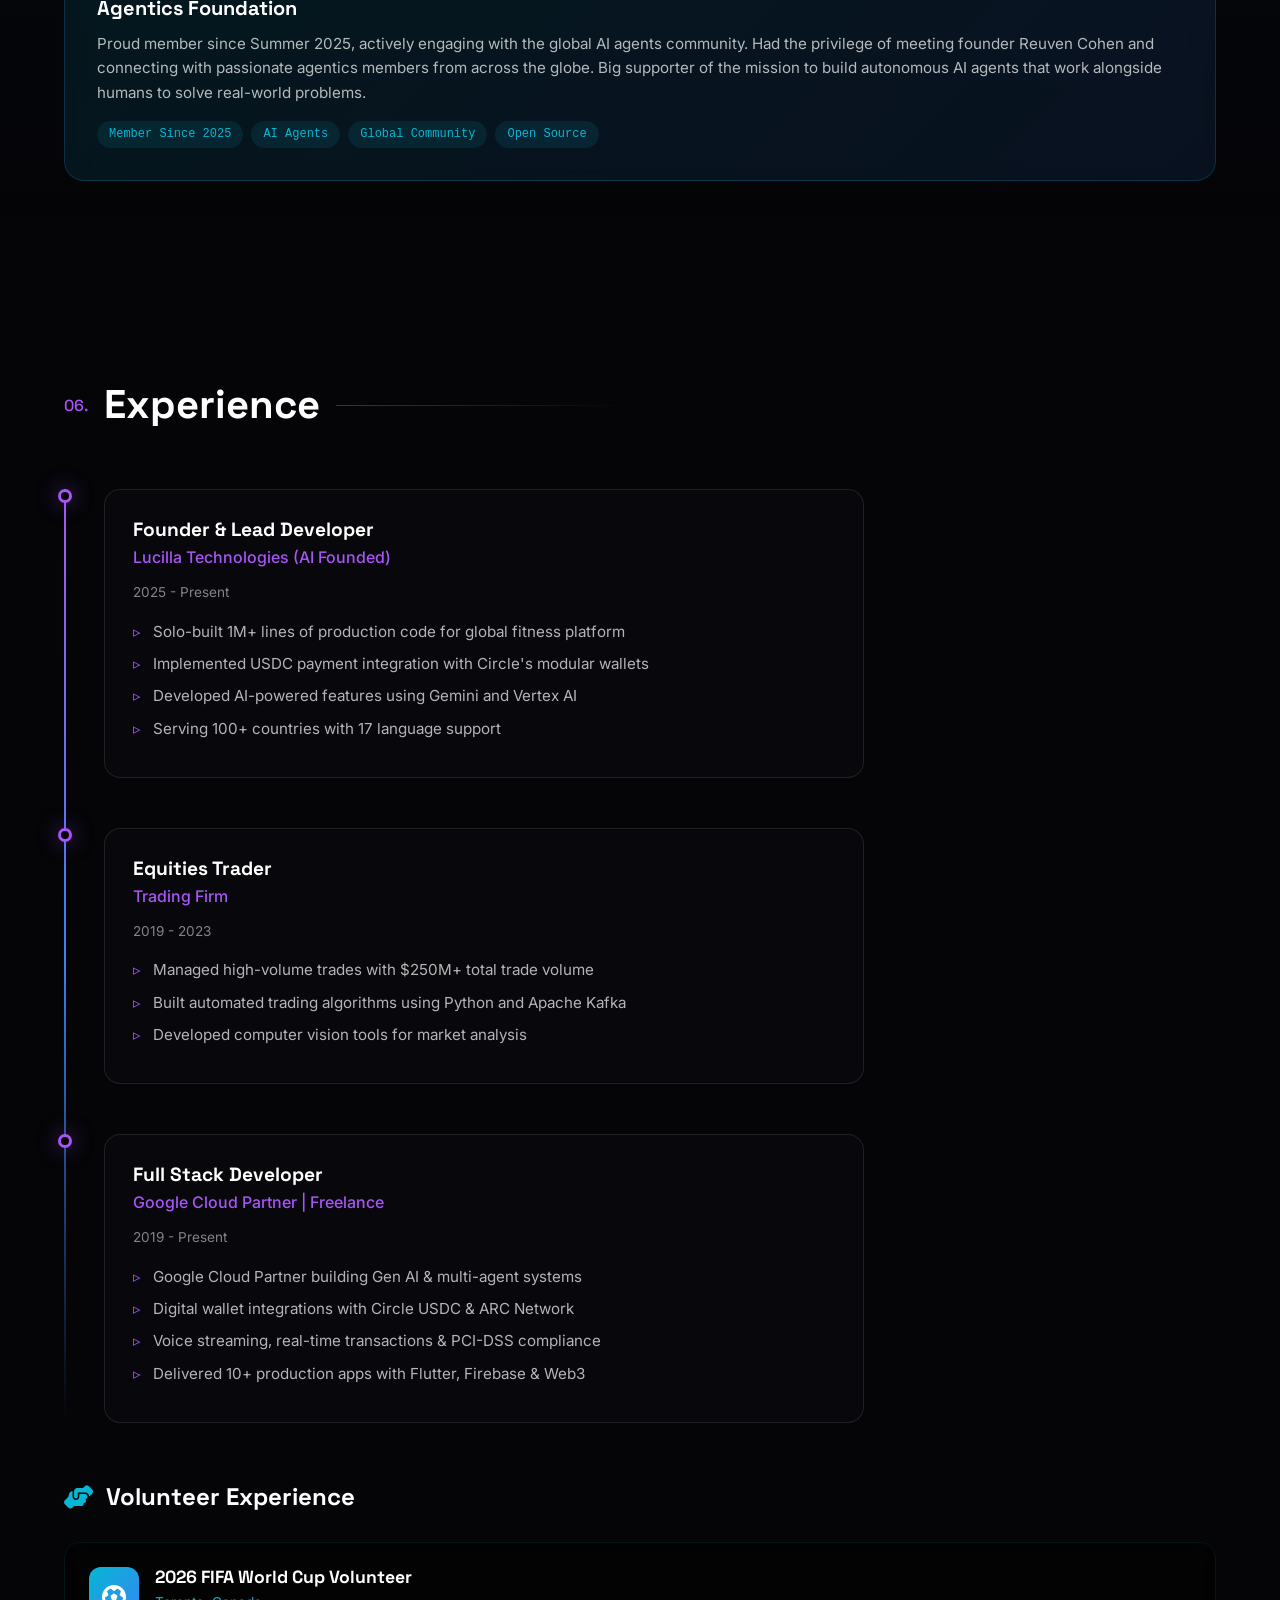
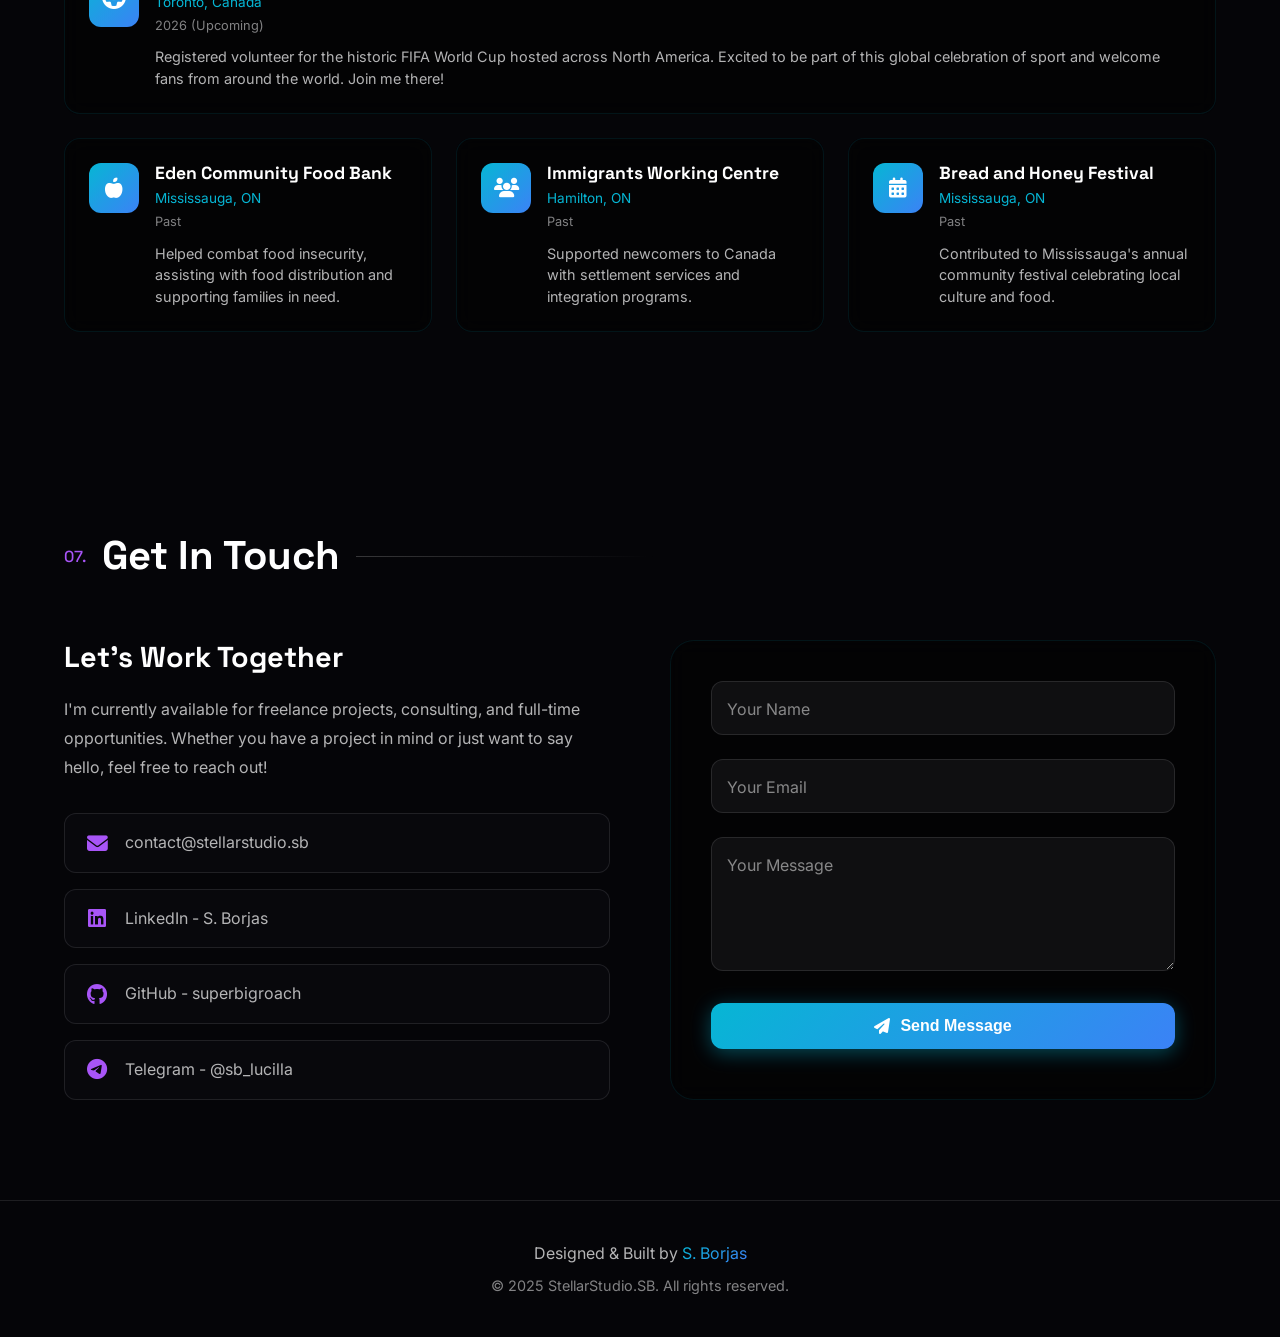
==== commit f2aea4e9: "feat: move Casa Futura & Lumina Red above LabiosRojos with thumbnails, update profile bio - Generate" ====
--- a/public/index.html
+++ b/public/index.html
@@ -3,14 +3,14 @@
 <head>
     <meta charset="UTF-8">
     <meta name="viewport" content="width=device-width, initial-scale=1.0">
-    <meta name="description" content="S.Borjas - Full Stack Developer & Digital Creator. Building innovative mobile apps, web solutions, and blockchain experiences.">
-    <meta name="keywords" content="developer, flutter, firebase, web3, blockchain, mobile apps, full stack">
+    <meta name="description" content="S.Borjas - Full Stack Developer & Founder. Pioneering real-world Web3, stablecoins, agentic commerce, wearable health tech, and ML. Currently building Lucilla — fitness competitions with USDC rewards on Base blockchain.">
+    <meta name="keywords" content="developer, flutter, firebase, web3, blockchain, stablecoins, USDC, agentic commerce, ML, robotics, wearables, mobile apps, full stack, lucilla">
     <meta name="author" content="S. Borjas">
 
     <!-- Open Graph / Social Media -->
     <meta property="og:type" content="website">
     <meta property="og:title" content="StellarStudio.SB - S.Borjas Portfolio">
-    <meta property="og:description" content="Full Stack Developer & Digital Creator">
+    <meta property="og:description" content="Full Stack Developer & Founder — Web3, Stablecoins, Agentic Commerce, ML, Wearables. Building Lucilla.">
     <meta property="og:image" content="/assets/icons/og-image.png">
 
     <title>StellarStudio.SB | S.Borjas - Full Stack Developer</title>
@@ -130,8 +130,9 @@
             </div>
 
             <p class="hero-description">
-                Full Stack Developer crafting innovative mobile applications,
-                web experiences, and blockchain solutions.
+                Pioneering real-world use cases with Web3, stablecoins, and agentic commerce.
+                Building products fast at the intersection of wearables, ML, and pay-per-visit rewards.
+                Currently focused on <a href="https://lucilla.app" target="_blank" style="color: #0ea5e9; text-decoration: none; font-weight: 600;">Lucilla</a>.
             </p>
 
             <div class="hero-cta">
@@ -159,6 +160,12 @@
                 <a href="https://tiktok.com/@sb_lucilla" target="_blank" class="social-link" aria-label="TikTok">
                     <i class="fab fa-tiktok"></i>
                 </a>
+                <a href="https://lucilla.app" target="_blank" class="social-link" aria-label="Lucilla App">
+                    <i class="fas fa-heartbeat"></i>
+                </a>
+                <a href="mailto:s.borjas@lucilla.ca" class="social-link" aria-label="Email">
+                    <i class="fas fa-envelope"></i>
+                </a>
             </div>
         </div>
 
@@ -189,19 +196,22 @@
 
                 <div class="about-text">
                     <p>
-                        I'm a passionate <span class="highlight">Full Stack Developer</span> with expertise in
-                        building scalable mobile applications and web solutions. My journey in tech started
-                        with a curiosity for how things work, and has evolved into creating products that
-                        impact thousands of users.
+                        I'm a <span class="highlight">Full Stack Developer & Founder</span> pioneering
+                        real-world use cases with <span class="highlight">Web3, stablecoins, and agentic commerce</span>.
+                        I build products fast — from idea to deployment — and thrive in the startup ecosystem
+                        where speed and market insight matter most.
                     </p>
                     <p>
-                        Currently, I specialize in <span class="highlight">Flutter</span> for cross-platform
-                        mobile development, <span class="highlight">Firebase</span> for backend services,
-                        and <span class="highlight">Web3</span> technologies for blockchain integration.
+                        Currently focused on <a href="https://lucilla.app" target="_blank" style="color: #0ea5e9; text-decoration: none;"><span class="highlight">Lucilla</span></a> —
+                        a fitness competition app with <span class="highlight">USDC stablecoin rewards</span>,
+                        wearable device integration, and Circle Modular Wallets on Base blockchain.
+                        My core stack: <span class="highlight">Flutter, Firebase, Solidity, ML</span>, and
+                        <span class="highlight">Google ADK agentic workflows</span>.
                     </p>
                     <p>
-                        When I'm not coding, you'll find me exploring new technologies, contributing to
-                        open-source projects, or helping startups bring their ideas to life.
+                        Deep interests in <span class="highlight">robotics, machine learning, wearable health tech</span>,
+                        and building businesses that scale. I enjoy connecting emerging technologies to real consumer
+                        products — from tokenized real estate to pay-per-visit geo-rewards and AI-powered grocery optimization.
                     </p>
 
                     <div class="about-stats">
@@ -547,203 +557,7 @@
                     </div>
                 </article>
 
-                <!-- Project 3: LabiosRojosByNadia -->
-                <article class="project-card">
-                        <div class="project-image">
-                            <div class="project-overlay">
-                                <div class="project-links">
-                                    <a href="https://nadia-4aa22.firebaseapp.com" target="_blank" class="project-link" aria-label="Visit Website">
-                                    <i class="fas fa-external-link-alt"></i>
-                                </a>
-                                </div>
-                            </div>
-                            <img src="https://firebasestorage.googleapis.com/v0/b/personalweb-f0fb2.firebasestorage.app/o/WhatsApp%20Image%202025-11-25%20at%2013.30.55_bb3576e0.jpg?alt=media" alt="LabiosRojos by Nadia" class="project-img">
-                        </div>
-                        <div class="project-content">
-                            <span class="project-type">E-Commerce</span>
-                            <h3 class="project-title">LabiosRojos by Nadia</h3>
-                            <p class="project-description">
-                                Premium beauty and cosmetics e-commerce platform featuring product catalog,
-                                secure checkout, inventory management, and customer loyalty programs.
-                            </p>
-                            <div class="project-tech">
-                                <span>Flutter</span>
-                                <span>Firebase</span>
-                                <span>Stripe</span>
-                                <span>Analytics</span>
-                            </div>
-                        <div class="project-cta">
-                            <a href="https://nadia-4aa22.firebaseapp.com" target="_blank" class="dashboard-badge">
-                                <i class="fas fa-globe"></i> Visit Website
-                            </a>
-                        </div>
-                        </div>
-                    </article>
-
-                <!-- Project 4: MiPollo -->
-                <article class="project-card">
-                        <div class="project-image">
-                            <div class="project-overlay">
-                                <div class="project-links">
-                                    <a href="https://mipollo-56d90.web.app" target="_blank" class="project-link" aria-label="Visit Website">
-                                    <i class="fas fa-external-link-alt"></i>
-                                </a>
-                                </div>
-                            </div>
-                            <img src="https://firebasestorage.googleapis.com/v0/b/personalweb-f0fb2.firebasestorage.app/o/WhatsApp%20Image%202025-12-04%20at%2011.49.31_c9505bb8.jpg?alt=media" alt="MiPollo Restaurant" class="project-img">
-                        </div>
-                        <div class="project-content">
-                            <span class="project-type">Food & Restaurant</span>
-                            <h3 class="project-title">MiPollo - Restaurant Platform</h3>
-                            <p class="project-description">
-                                Complete restaurant management system with online ordering, real-time menu updates,
-                                order tracking, delivery integration, and customer engagement features.
-                            </p>
-                            <div class="project-tech">
-                                <span>Flutter</span>
-                                <span>Firebase</span>
-                                <span>Google Maps</span>
-                                <span>Push Notifications</span>
-                            </div>
-                        <div class="project-cta">
-                            <a href="https://mipollo-56d90.web.app" target="_blank" class="dashboard-badge">
-                                <i class="fas fa-globe"></i> Visit Website
-                            </a>
-                        </div>
-                        </div>
-                    </article>
-
-                <!-- Project 5: Cremosito Mio -->
-                <article class="project-card">
-                        <div class="project-image">
-                            <div class="project-overlay">
-                                <div class="project-links">
-                                    <a href="https://cremositomio-479121.web.app" target="_blank" class="project-link" aria-label="Visit Website">
-                                    <i class="fas fa-external-link-alt"></i>
-                                </a>
-                                </div>
-                            </div>
-                            <img src="https://firebasestorage.googleapis.com/v0/b/personalweb-f0fb2.firebasestorage.app/o/WhatsApp%20Image%202025-11-23%20at%2016.29.04_a3357403.jpg?alt=media" alt="Cremosito Mio" class="project-img">
-                        </div>
-                        <div class="project-content">
-                            <span class="project-type">Food & Beverage</span>
-                            <h3 class="project-title">Cremosito Mio</h3>
-                            <p class="project-description">
-                                Artisan ice cream shop platform with menu showcase, online ordering,
-                                location finder, and seasonal specials management.
-                            </p>
-                            <div class="project-tech">
-                                <span>Flutter</span>
-                                <span>Firebase</span>
-                                <span>Google Maps</span>
-                            </div>
-                        <div class="project-cta">
-                            <a href="https://cremositomio-479121.web.app" target="_blank" class="dashboard-badge">
-                                <i class="fas fa-globe"></i> Visit Website
-                            </a>
-                        </div>
-                        </div>
-                    </article>
-
-                <!-- Project 6: Nilda's Recipes -->
-                <article class="project-card">
-                        <div class="project-image">
-                            <div class="project-overlay">
-                                <div class="project-links">
-                                    <a href="https://nildasrecipees.com" target="_blank" class="project-link" aria-label="Visit Website">
-                                    <i class="fas fa-external-link-alt"></i>
-                                </a>
-                                </div>
-                            </div>
-                            <img src="https://firebasestorage.googleapis.com/v0/b/personalweb-f0fb2.firebasestorage.app/o/chrome_DRjwSXsutC.png?alt=media" alt="Nilda's Recipes" class="project-img">
-                        </div>
-                        <div class="project-content">
-                            <span class="project-type">Lifestyle</span>
-                            <h3 class="project-title">Nilda's Recipes</h3>
-                            <p class="project-description">
-                                Family recipe collection platform preserving culinary traditions with
-                                searchable recipes, ingredient lists, and step-by-step cooking guides.
-                            </p>
-                            <div class="project-tech">
-                                <span>Web</span>
-                                <span>Firebase</span>
-                                <span>SEO</span>
-                            </div>
-                        <div class="project-cta">
-                            <a href="https://nildasrecipees.com" target="_blank" class="dashboard-badge">
-                                <i class="fas fa-globe"></i> Visit Website
-                            </a>
-                        </div>
-                        </div>
-                    </article>
-
-                <!-- Project 7: Dirty Driveway -->
-                <article class="project-card">
-                        <div class="project-image">
-                            <div class="project-overlay">
-                                <div class="project-links">
-                                    <a href="https://dirtydriveway.ca" target="_blank" class="project-link" aria-label="Visit Website">
-                                    <i class="fas fa-external-link-alt"></i>
-                                </a>
-                                </div>
-                            </div>
-                            <img src="https://firebasestorage.googleapis.com/v0/b/personalweb-f0fb2.firebasestorage.app/o/chrome_RgzoMGWGoo.png?alt=media" alt="Dirty Driveway" class="project-img">
-                        </div>
-                        <div class="project-content">
-                            <span class="project-type">Service Business</span>
-                            <h3 class="project-title">Dirty Driveway</h3>
-                            <p class="project-description">
-                                Professional pressure washing and exterior cleaning service platform
-                                with online booking, quote requests, and service area coverage.
-                            </p>
-                            <div class="project-tech">
-                                <span>Web</span>
-                                <span>Booking System</span>
-                                <span>SEO</span>
-                            </div>
-                        <div class="project-cta">
-                            <a href="https://dirtydriveway.ca" target="_blank" class="dashboard-badge">
-                                <i class="fas fa-globe"></i> Visit Website
-                            </a>
-                        </div>
-                        </div>
-                    </article>
-
-                <!-- Project 8: CineLingua - Hackathon -->
-                <article class="project-card featured">
-                        <div class="project-image">
-                            <div class="project-overlay">
-                                <div class="project-links">
-                                    <a href="https://github.com/superbigroach/CineLingua" target="_blank" class="project-link" aria-label="View on GitHub">
-                                    <i class="fab fa-github"></i>
-                                </a>
-                                </div>
-                            </div>
-                            <img src="https://firebasestorage.googleapis.com/v0/b/personalweb-f0fb2.firebasestorage.app/o/chrome_Sf0uqnBTFx.png?alt=media" alt="CineLingua" class="project-img">
-                        </div>
-                        <div class="project-content">
-                            <span class="project-type">Hackathon 2025 - Agentics Foundation</span>
-                            <h3 class="project-title">CineLingua - AI Language Learning</h3>
-                            <p class="project-description">
-                                Learn French through cinema with AI-powered tutoring. Browse films from 8 Francophone
-                                regions with Gemini-generated vocabulary and language materials. Built for TV5 Monde Hackathon.
-                                <br><em>[Vercel project taken down for inactivity by Vercel]</em>
-                            </p>
-                            <div class="project-tech">
-                                <span>Gemini AI</span>
-                                <span>Next.js</span>
-                                <span>TV5 Monde</span>
-                                <span>Vercel</span>
-                            </div>
-                        <div class="project-cta">
-                            <a href="https://github.com/superbigroach/CineLingua" target="_blank" class="dashboard-badge">
-                                <i class="fab fa-github"></i> View on GitHub
-                            </a>
-                        </div>
-                        </div>
-                    </article>
-
-                <!-- Project 9: Casa Futura - Tokenized Real Estate -->
+                <!-- Project: Casa Futura - Tokenized Real Estate -->
                 <article class="project-card featured">
                         <div class="project-image">
                             <div class="project-overlay">
@@ -753,7 +567,7 @@
                                 </a>
                                 </div>
                             </div>
-                            <img src="https://firebasestorage.googleapis.com/v0/b/personalweb-f0fb2.firebasestorage.app/o/WhatsApp%20Image%202025-12-03%20at%2017.18.13_9cfb8fb7.jpg?alt=media" alt="Casa Futura" class="project-img">
+                            <img src="assets/casa-futura-thumb.png" alt="Casa Futura - Tokenized Real Estate" class="project-img">
                         </div>
                         <div class="project-content">
                             <span class="project-type">Web3 Real Estate</span>
@@ -778,7 +592,7 @@
                         </div>
                     </article>
 
-                <!-- Project 10: Lumina Red - Latino Community Cooperative -->
+                <!-- Project: Lumina Red - Latino Community Cooperative -->
                 <article class="project-card featured">
                         <div class="project-image">
                             <div class="project-overlay">
@@ -788,7 +602,7 @@
                                 </a>
                                 </div>
                             </div>
-                            <img src="https://firebasestorage.googleapis.com/v0/b/personalweb-f0fb2.firebasestorage.app/o/WhatsApp%20Image%202025-12-03%20at%2017.18.13_9cfb8fb7.jpg?alt=media" alt="Lumina Red" class="project-img">
+                            <img src="assets/lumina-red-thumb.png" alt="Lumina Red - Community Cooperative" class="project-img">
                         </div>
                         <div class="project-content">
                             <span class="project-type">Hackathon 2026 - Latin@ Summit, OCAD Toronto</span>
@@ -811,6 +625,203 @@
                         </div>
                         </div>
                     </article>
+
+                <!-- Project 3: LabiosRojosByNadia -->
+                <article class="project-card">
+                        <div class="project-image">
+                            <div class="project-overlay">
+                                <div class="project-links">
+                                    <a href="https://nadia-4aa22.firebaseapp.com" target="_blank" class="project-link" aria-label="Visit Website">
+                                    <i class="fas fa-external-link-alt"></i>
+                                </a>
+                                </div>
+                            </div>
+                            <img src="https://firebasestorage.googleapis.com/v0/b/personalweb-f0fb2.firebasestorage.app/o/WhatsApp%20Image%202025-11-25%20at%2013.30.55_bb3576e0.jpg?alt=media" alt="LabiosRojos by Nadia" class="project-img">
+                        </div>
+                        <div class="project-content">
+                            <span class="project-type">E-Commerce</span>
+                            <h3 class="project-title">LabiosRojos by Nadia</h3>
+                            <p class="project-description">
+                                Premium beauty and cosmetics e-commerce platform featuring product catalog,
+                                secure checkout, inventory management, and customer loyalty programs.
+                            </p>
+                            <div class="project-tech">
+                                <span>Flutter</span>
+                                <span>Firebase</span>
+                                <span>Stripe</span>
+                                <span>Analytics</span>
+                            </div>
+                        <div class="project-cta">
+                            <a href="https://nadia-4aa22.firebaseapp.com" target="_blank" class="dashboard-badge">
+                                <i class="fas fa-globe"></i> Visit Website
+                            </a>
+                        </div>
+                        </div>
+                    </article>
+
+                <!-- Project 4: MiPollo -->
+                <article class="project-card">
+                        <div class="project-image">
+                            <div class="project-overlay">
+                                <div class="project-links">
+                                    <a href="https://mipollo-56d90.web.app" target="_blank" class="project-link" aria-label="Visit Website">
+                                    <i class="fas fa-external-link-alt"></i>
+                                </a>
+                                </div>
+                            </div>
+                            <img src="https://firebasestorage.googleapis.com/v0/b/personalweb-f0fb2.firebasestorage.app/o/WhatsApp%20Image%202025-12-04%20at%2011.49.31_c9505bb8.jpg?alt=media" alt="MiPollo Restaurant" class="project-img">
+                        </div>
+                        <div class="project-content">
+                            <span class="project-type">Food & Restaurant</span>
+                            <h3 class="project-title">MiPollo - Restaurant Platform</h3>
+                            <p class="project-description">
+                                Complete restaurant management system with online ordering, real-time menu updates,
+                                order tracking, delivery integration, and customer engagement features.
+                            </p>
+                            <div class="project-tech">
+                                <span>Flutter</span>
+                                <span>Firebase</span>
+                                <span>Google Maps</span>
+                                <span>Push Notifications</span>
+                            </div>
+                        <div class="project-cta">
+                            <a href="https://mipollo-56d90.web.app" target="_blank" class="dashboard-badge">
+                                <i class="fas fa-globe"></i> Visit Website
+                            </a>
+                        </div>
+                        </div>
+                    </article>
+
+                <!-- Project 5: Cremosito Mio -->
+                <article class="project-card">
+                        <div class="project-image">
+                            <div class="project-overlay">
+                                <div class="project-links">
+                                    <a href="https://cremositomio-479121.web.app" target="_blank" class="project-link" aria-label="Visit Website">
+                                    <i class="fas fa-external-link-alt"></i>
+                                </a>
+                                </div>
+                            </div>
+                            <img src="https://firebasestorage.googleapis.com/v0/b/personalweb-f0fb2.firebasestorage.app/o/WhatsApp%20Image%202025-11-23%20at%2016.29.04_a3357403.jpg?alt=media" alt="Cremosito Mio" class="project-img">
+                        </div>
+                        <div class="project-content">
+                            <span class="project-type">Food & Beverage</span>
+                            <h3 class="project-title">Cremosito Mio</h3>
+                            <p class="project-description">
+                                Artisan ice cream shop platform with menu showcase, online ordering,
+                                location finder, and seasonal specials management.
+                            </p>
+                            <div class="project-tech">
+                                <span>Flutter</span>
+                                <span>Firebase</span>
+                                <span>Google Maps</span>
+                            </div>
+                        <div class="project-cta">
+                            <a href="https://cremositomio-479121.web.app" target="_blank" class="dashboard-badge">
+                                <i class="fas fa-globe"></i> Visit Website
+                            </a>
+                        </div>
+                        </div>
+                    </article>
+
+                <!-- Project 6: Nilda's Recipes -->
+                <article class="project-card">
+                        <div class="project-image">
+                            <div class="project-overlay">
+                                <div class="project-links">
+                                    <a href="https://nildasrecipees.com" target="_blank" class="project-link" aria-label="Visit Website">
+                                    <i class="fas fa-external-link-alt"></i>
+                                </a>
+                                </div>
+                            </div>
+                            <img src="https://firebasestorage.googleapis.com/v0/b/personalweb-f0fb2.firebasestorage.app/o/chrome_DRjwSXsutC.png?alt=media" alt="Nilda's Recipes" class="project-img">
+                        </div>
+                        <div class="project-content">
+                            <span class="project-type">Lifestyle</span>
+                            <h3 class="project-title">Nilda's Recipes</h3>
+                            <p class="project-description">
+                                Family recipe collection platform preserving culinary traditions with
+                                searchable recipes, ingredient lists, and step-by-step cooking guides.
+                            </p>
+                            <div class="project-tech">
+                                <span>Web</span>
+                                <span>Firebase</span>
+                                <span>SEO</span>
+                            </div>
+                        <div class="project-cta">
+                            <a href="https://nildasrecipees.com" target="_blank" class="dashboard-badge">
+                                <i class="fas fa-globe"></i> Visit Website
+                            </a>
+                        </div>
+                        </div>
+                    </article>
+
+                <!-- Project 7: Dirty Driveway -->
+                <article class="project-card">
+                        <div class="project-image">
+                            <div class="project-overlay">
+                                <div class="project-links">
+                                    <a href="https://dirtydriveway.ca" target="_blank" class="project-link" aria-label="Visit Website">
+                                    <i class="fas fa-external-link-alt"></i>
+                                </a>
+                                </div>
+                            </div>
+                            <img src="https://firebasestorage.googleapis.com/v0/b/personalweb-f0fb2.firebasestorage.app/o/chrome_RgzoMGWGoo.png?alt=media" alt="Dirty Driveway" class="project-img">
+                        </div>
+                        <div class="project-content">
+                            <span class="project-type">Service Business</span>
+                            <h3 class="project-title">Dirty Driveway</h3>
+                            <p class="project-description">
+                                Professional pressure washing and exterior cleaning service platform
+                                with online booking, quote requests, and service area coverage.
+                            </p>
+                            <div class="project-tech">
+                                <span>Web</span>
+                                <span>Booking System</span>
+                                <span>SEO</span>
+                            </div>
+                        <div class="project-cta">
+                            <a href="https://dirtydriveway.ca" target="_blank" class="dashboard-badge">
+                                <i class="fas fa-globe"></i> Visit Website
+                            </a>
+                        </div>
+                        </div>
+                    </article>
+
+                <!-- Project 8: CineLingua - Hackathon -->
+                <article class="project-card featured">
+                        <div class="project-image">
+                            <div class="project-overlay">
+                                <div class="project-links">
+                                    <a href="https://github.com/superbigroach/CineLingua" target="_blank" class="project-link" aria-label="View on GitHub">
+                                    <i class="fab fa-github"></i>
+                                </a>
+                                </div>
+                            </div>
+                            <img src="https://firebasestorage.googleapis.com/v0/b/personalweb-f0fb2.firebasestorage.app/o/chrome_Sf0uqnBTFx.png?alt=media" alt="CineLingua" class="project-img">
+                        </div>
+                        <div class="project-content">
+                            <span class="project-type">Hackathon 2025 - Agentics Foundation</span>
+                            <h3 class="project-title">CineLingua - AI Language Learning</h3>
+                            <p class="project-description">
+                                Learn French through cinema with AI-powered tutoring. Browse films from 8 Francophone
+                                regions with Gemini-generated vocabulary and language materials. Built for TV5 Monde Hackathon.
+                                <br><em>[Vercel project taken down for inactivity by Vercel]</em>
+                            </p>
+                            <div class="project-tech">
+                                <span>Gemini AI</span>
+                                <span>Next.js</span>
+                                <span>TV5 Monde</span>
+                                <span>Vercel</span>
+                            </div>
+                        <div class="project-cta">
+                            <a href="https://github.com/superbigroach/CineLingua" target="_blank" class="dashboard-badge">
+                                <i class="fab fa-github"></i> View on GitHub
+                            </a>
+                        </div>
+                        </div>
+                    </article>
+
             </div>
         </div>
     </section>
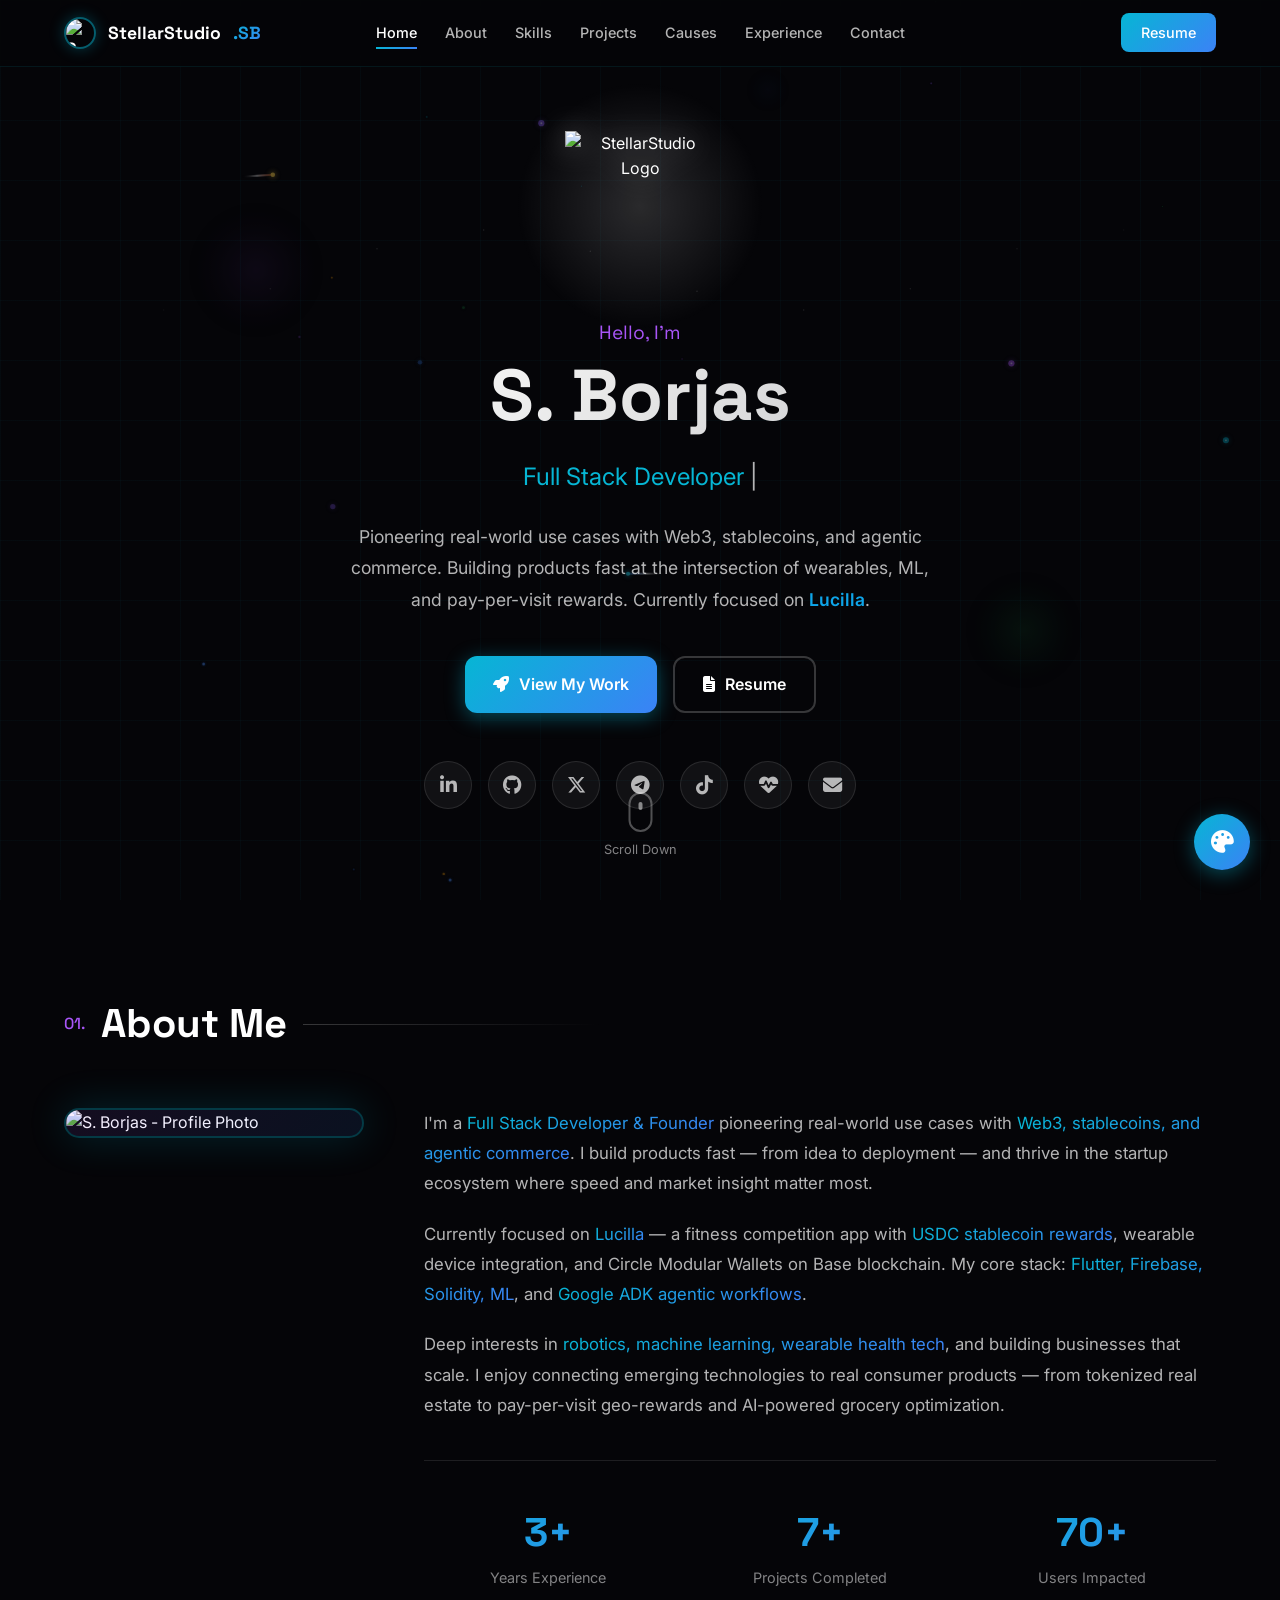
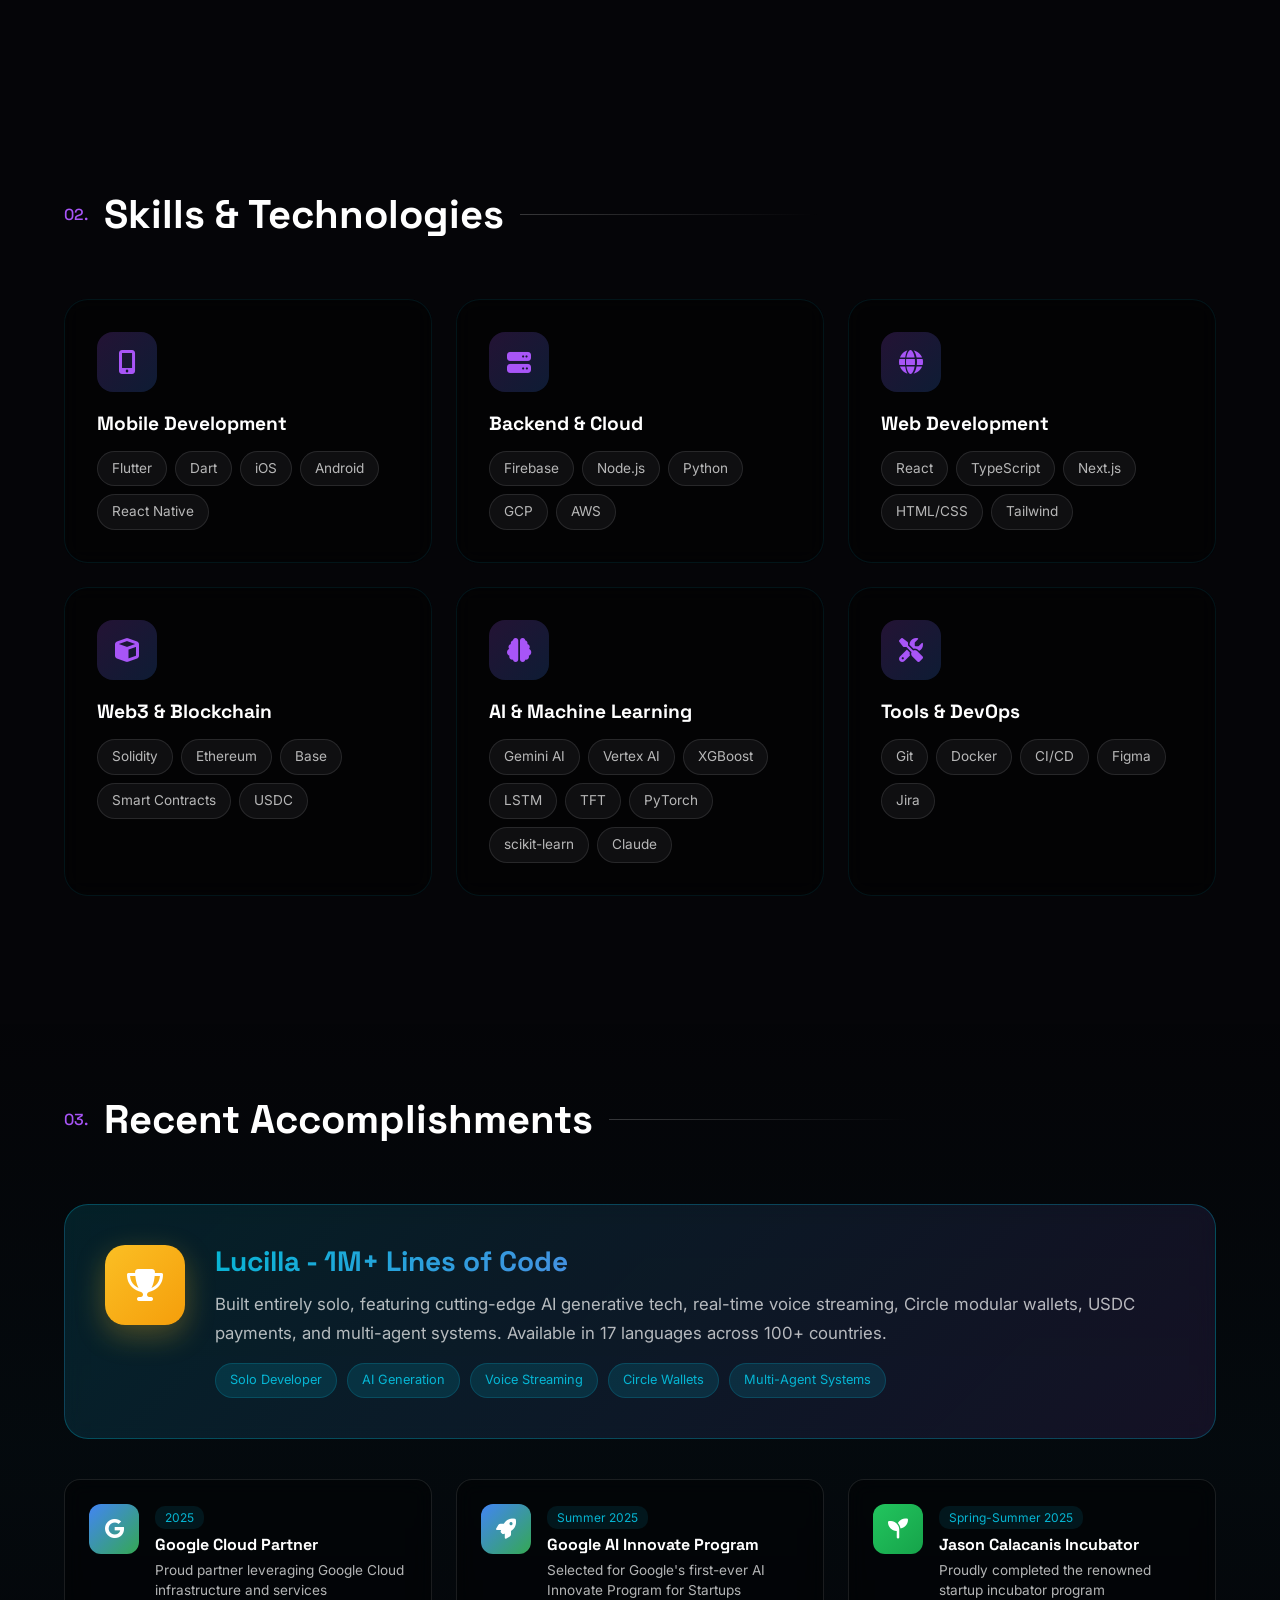
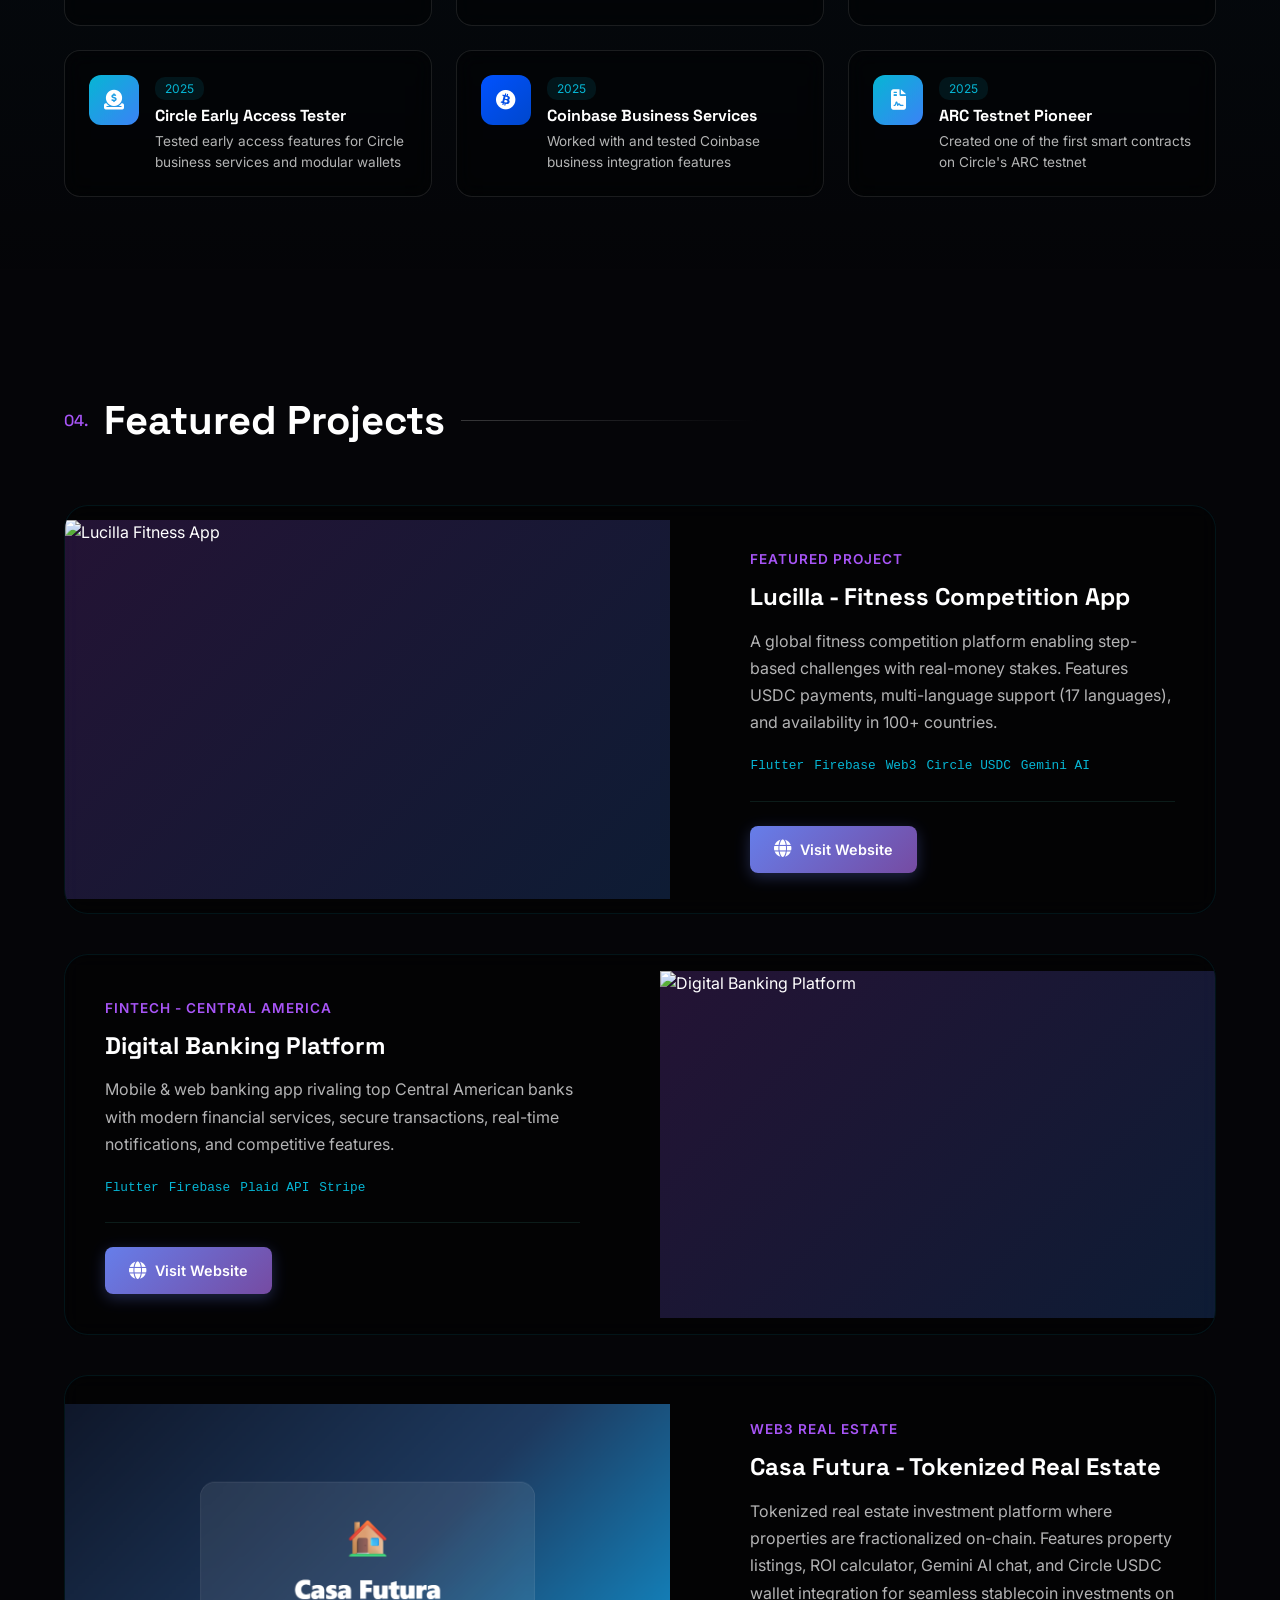
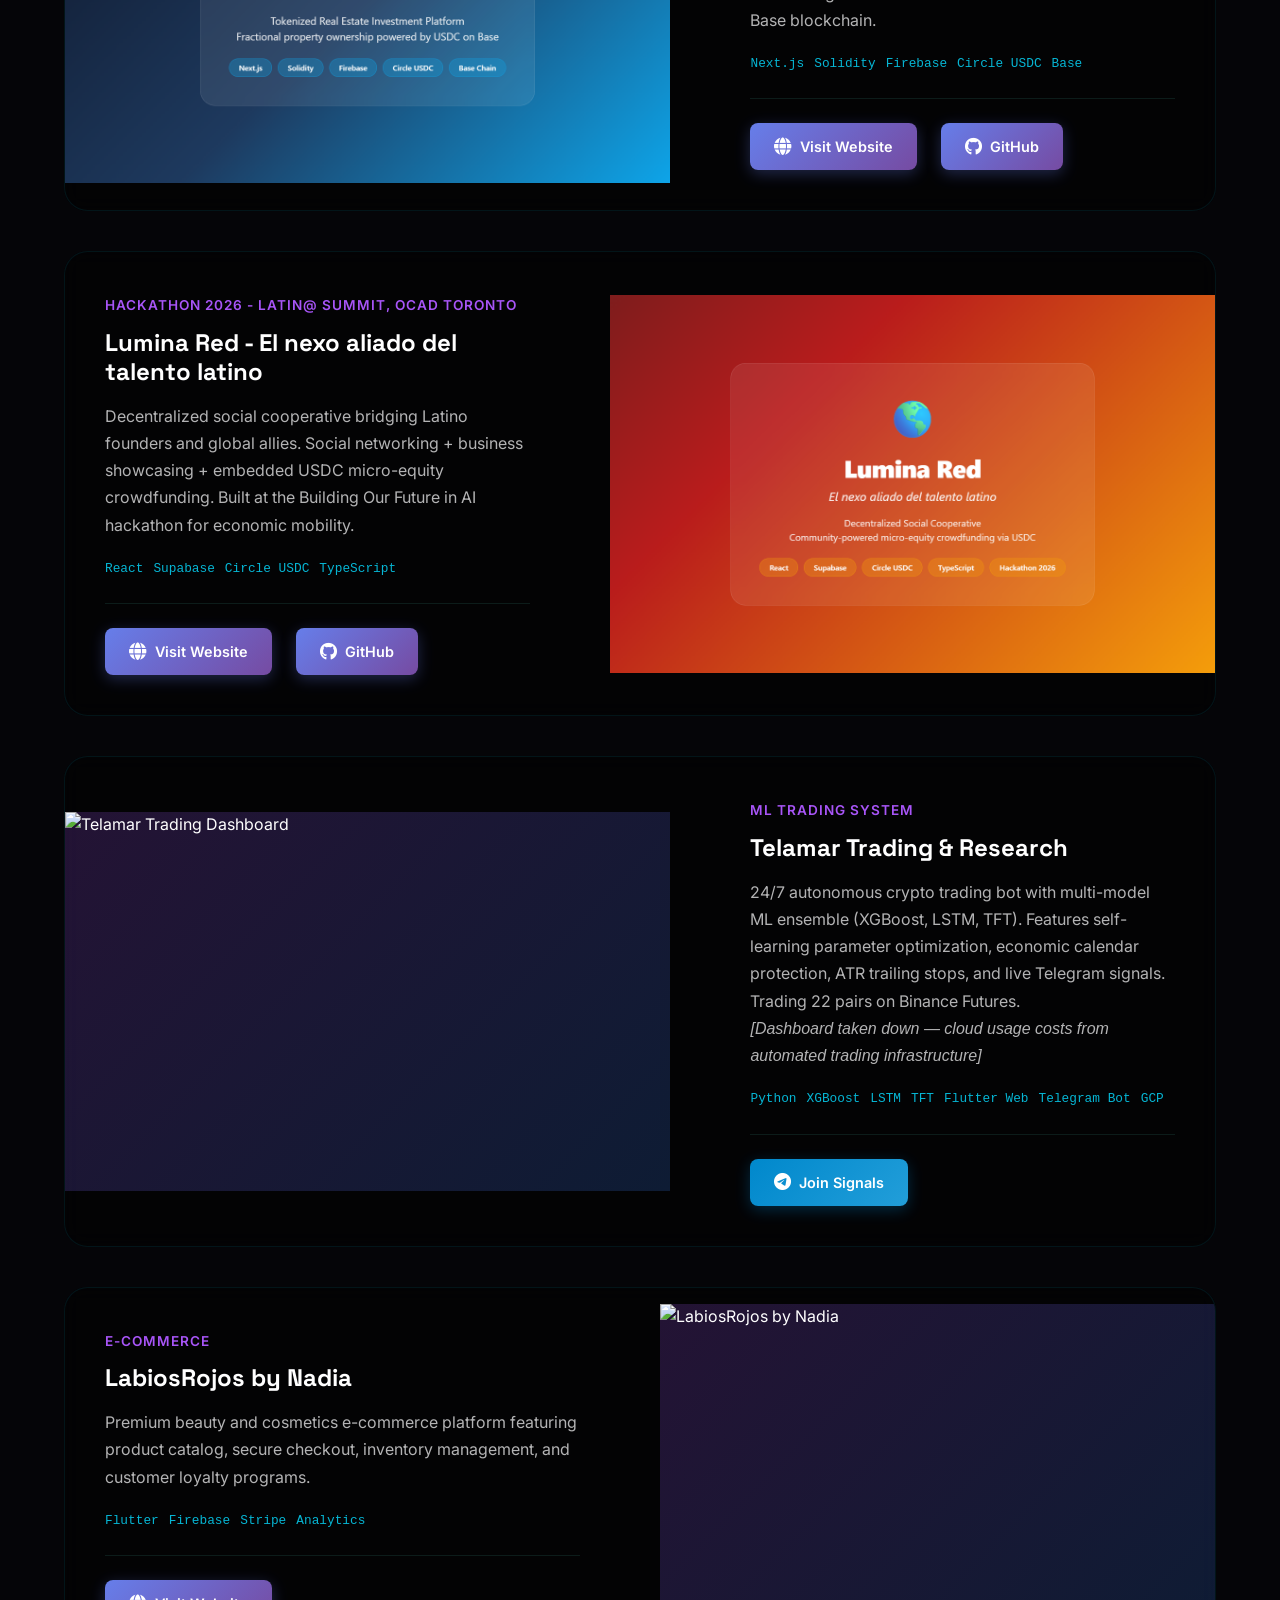
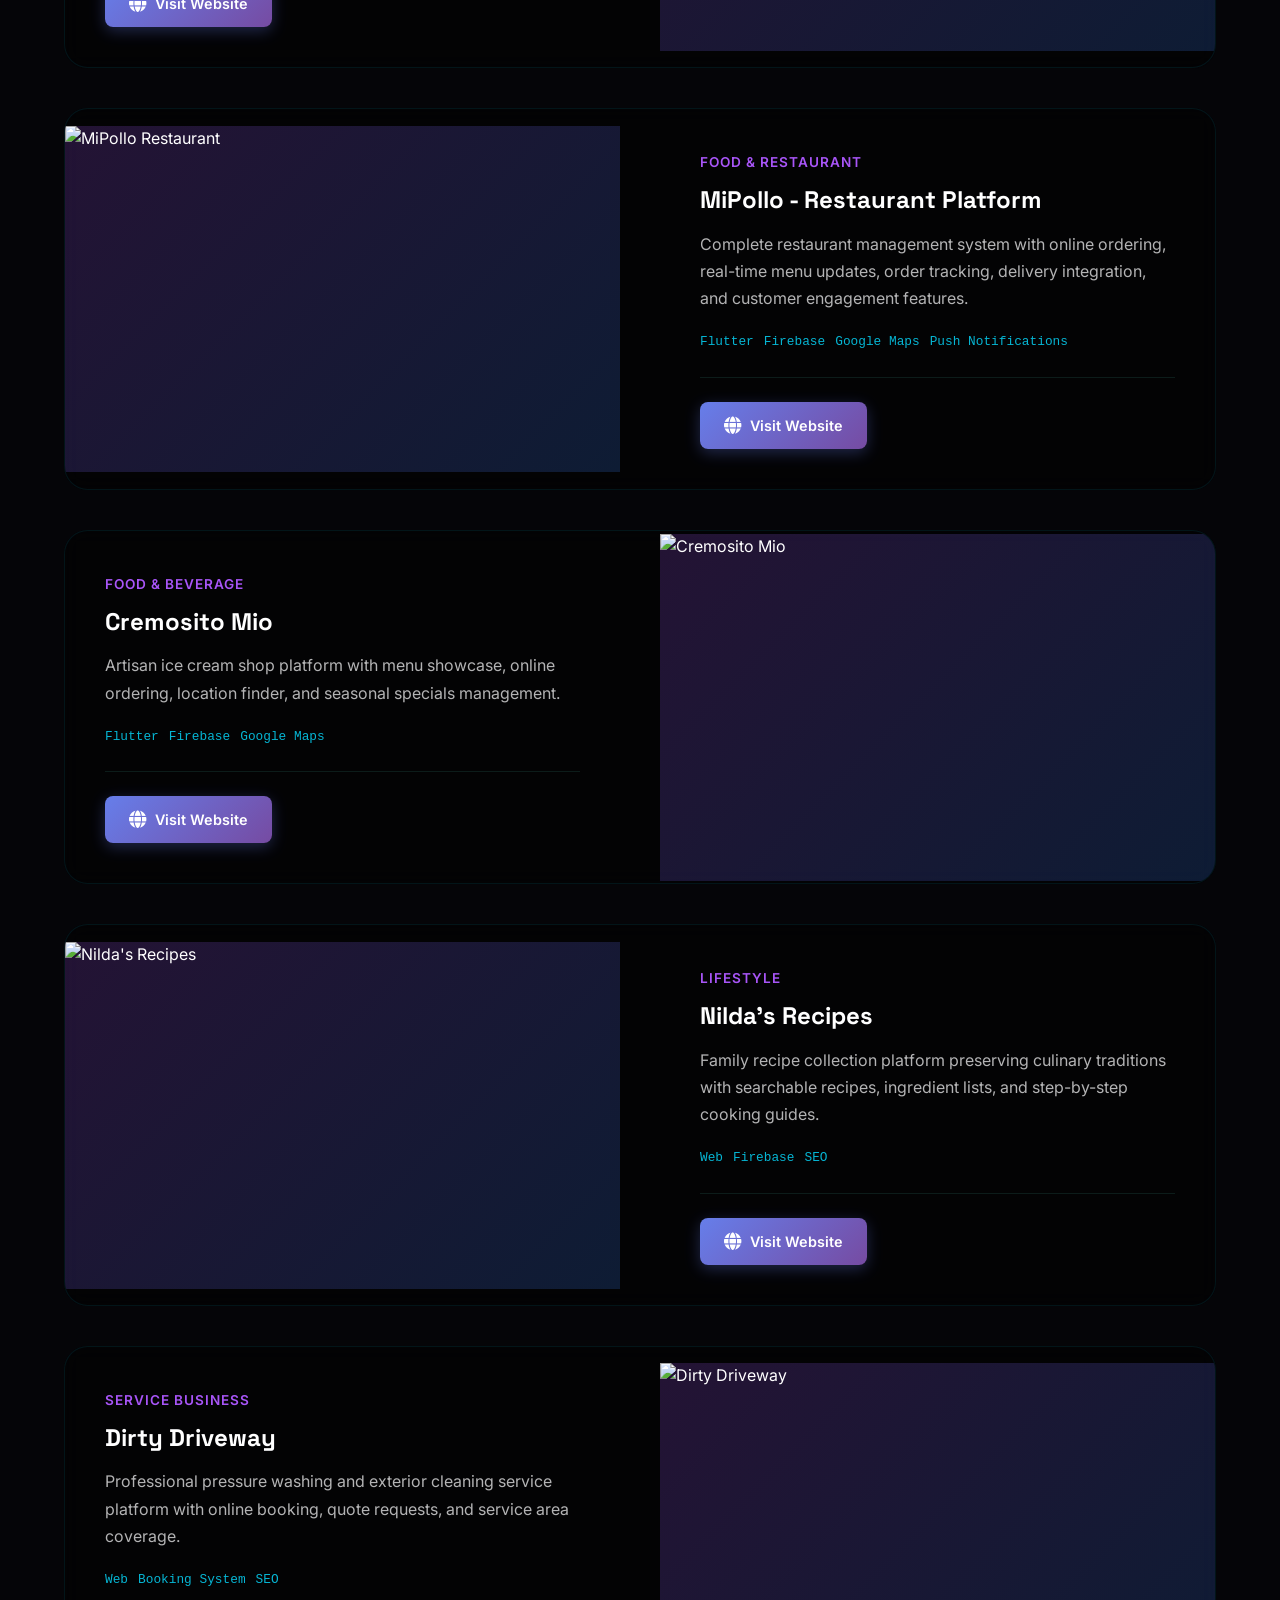
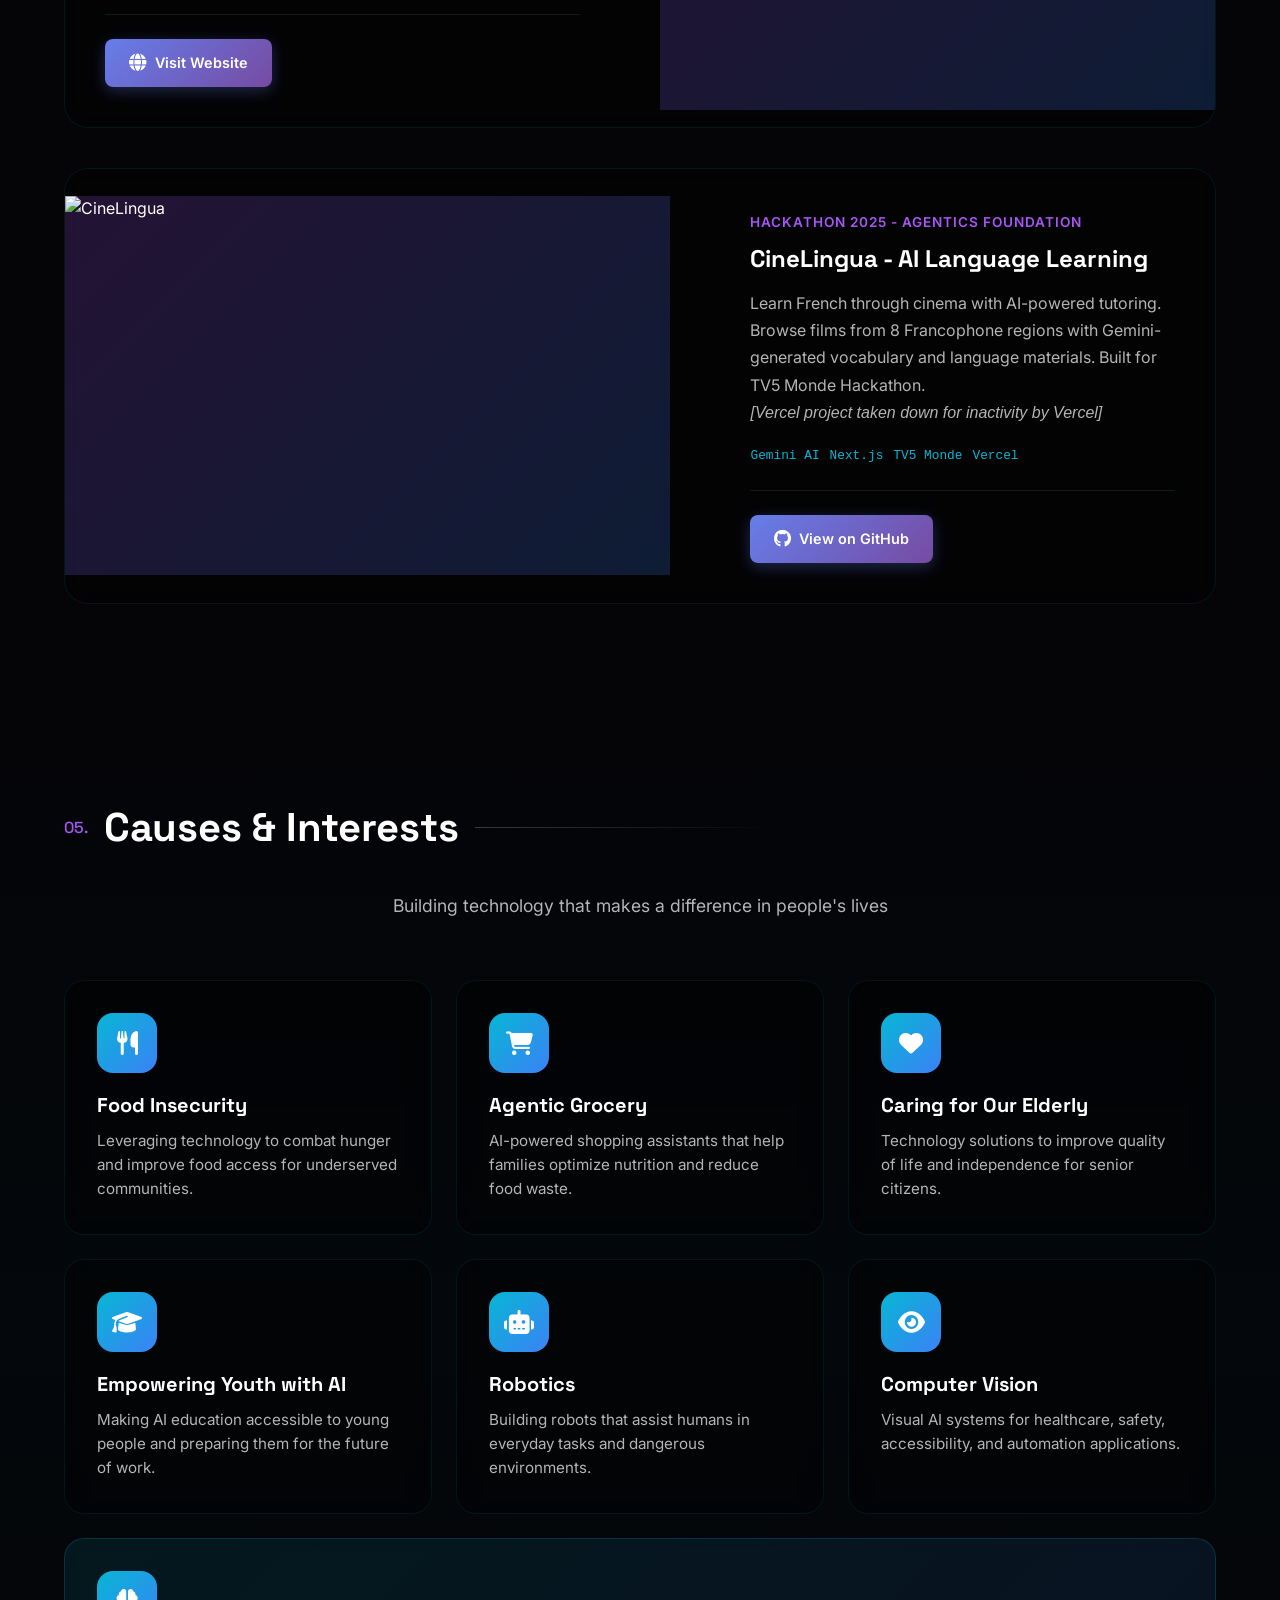
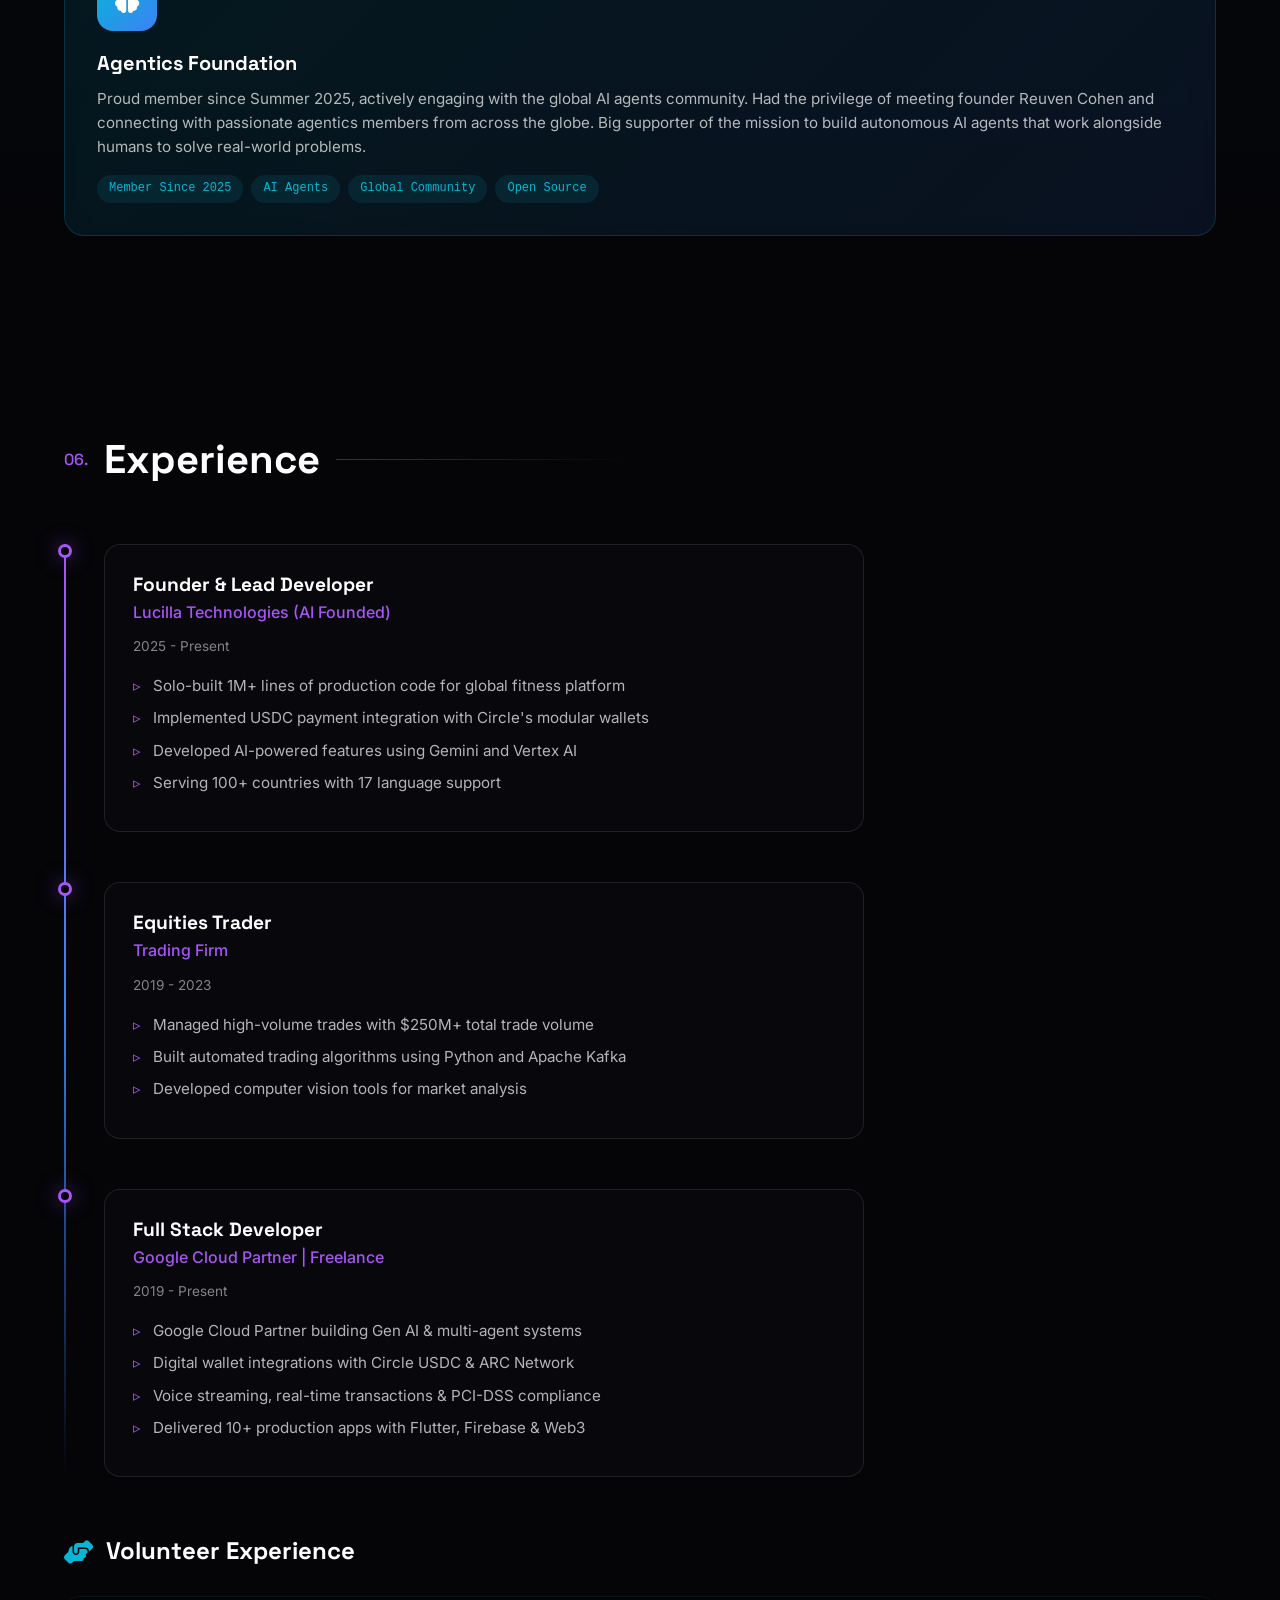
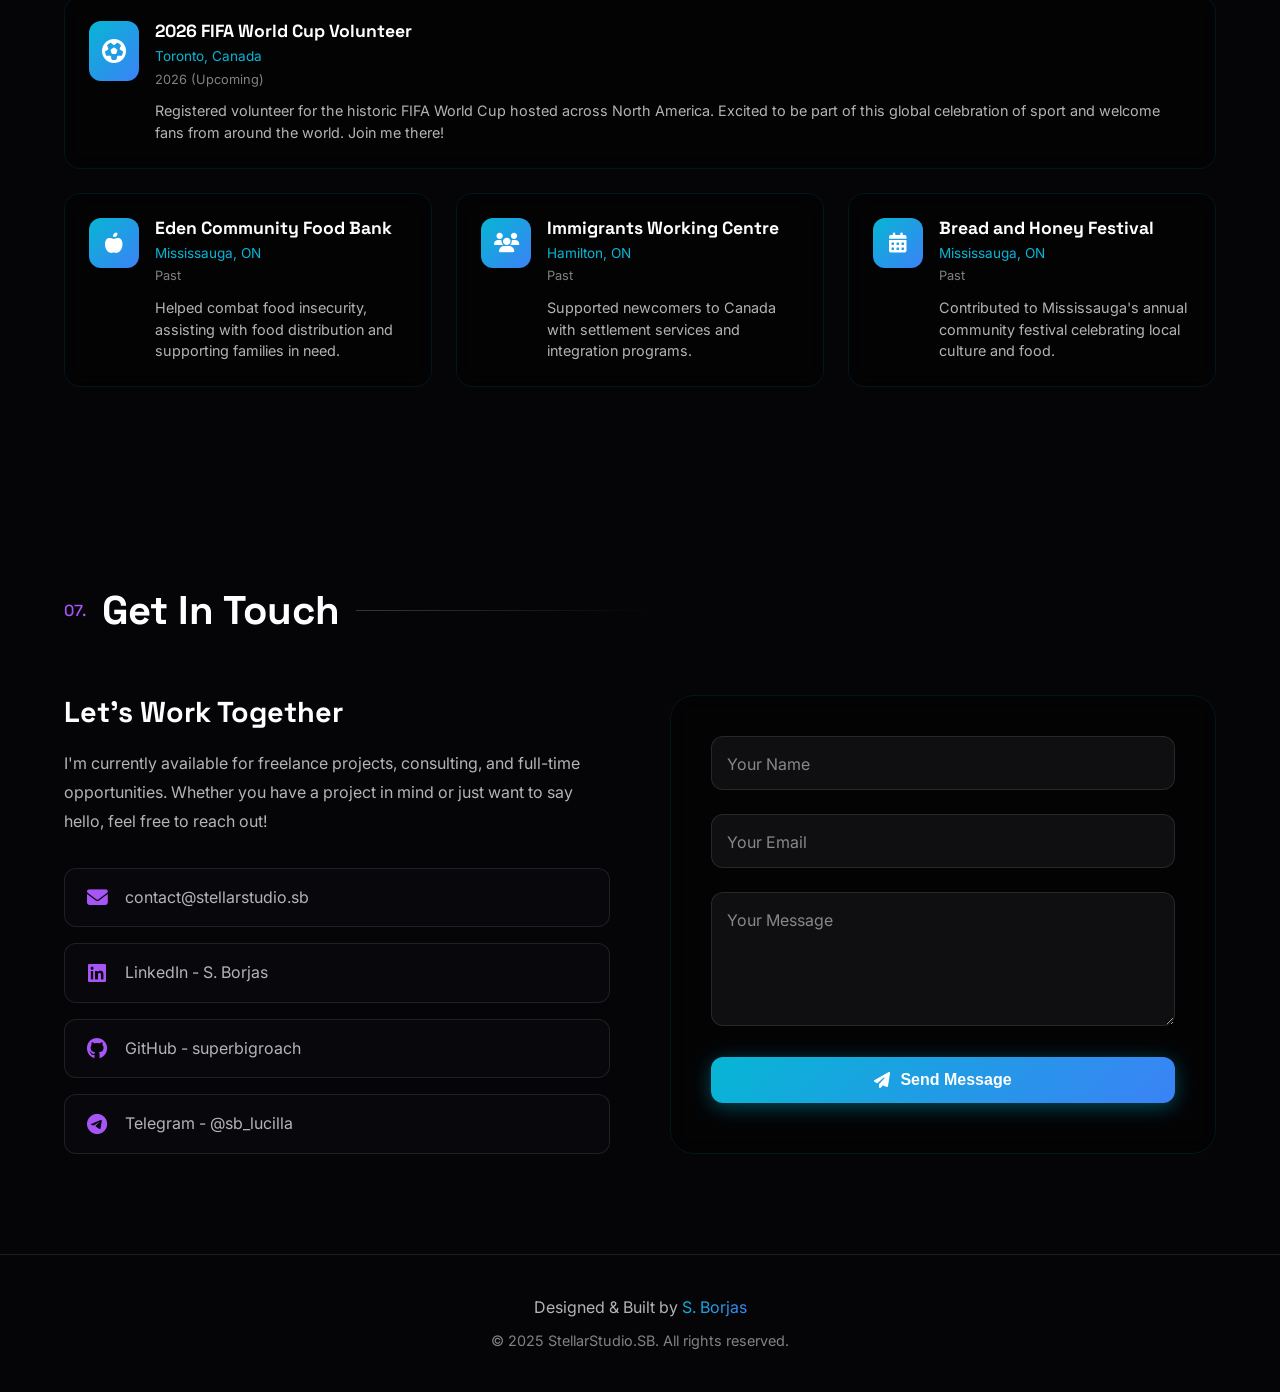
==== commit d8b75fdc: "feat: reorder projects, add live links, update Telamar status - Casa Futura: now links to live site " ====
--- a/public/index.html
+++ b/public/index.html
@@ -481,49 +481,6 @@
                     </div>
                 </article>
 
-                <!-- Project: Telamar Trading Dashboard -->
-                <article class="project-card featured">
-                    <div class="project-image">
-                        <div class="project-overlay">
-                            <div class="project-links">
-                                <a href="https://telamar.web.app" target="_blank" class="project-link" aria-label="View Dashboard">
-                                    <i class="fas fa-chart-line"></i>
-                                </a>
-                                <a href="https://t.me/TelamarTradingAndResearch" target="_blank" class="project-link" aria-label="Join Telegram">
-                                    <i class="fab fa-telegram"></i>
-                                </a>
-                            </div>
-                        </div>
-                        <img src="https://firebasestorage.googleapis.com/v0/b/personalweb-f0fb2.firebasestorage.app/o/WhatsApp%20Image%202025-12-11%20at%2019.15.10_db631aed.jpg?alt=media&token=266cf116-c3c3-428f-a28b-1e82faf3309b" alt="Telamar Trading Dashboard" class="project-img" style="object-fit: cover; object-position: center;">
-                    </div>
-                    <div class="project-content">
-                        <span class="project-type">Featured - ML Trading System</span>
-                        <h3 class="project-title">Telamar Trading & Research</h3>
-                        <p class="project-description">
-                            24/7 autonomous crypto trading bot with multi-model ML ensemble (XGBoost, LSTM, TFT).
-                            Features self-learning parameter optimization, economic calendar protection, ATR trailing stops,
-                            and live Telegram signals. Trading 22 pairs on Binance Futures.
-                        </p>
-                        <div class="project-tech">
-                            <span>Python</span>
-                            <span>XGBoost</span>
-                            <span>LSTM</span>
-                            <span>TFT</span>
-                            <span>Flutter Web</span>
-                            <span>Telegram Bot</span>
-                            <span>GCP</span>
-                        </div>
-                        <div class="project-cta">
-                            <a href="https://telamar.web.app" target="_blank" class="dashboard-badge">
-                                <i class="fas fa-chart-line"></i> View Dashboard
-                            </a>
-                            <a href="https://t.me/TelamarTradingAndResearch" target="_blank" class="telegram-badge">
-                                <i class="fab fa-telegram"></i> Join Signals
-                            </a>
-                        </div>
-                    </div>
-                </article>
-
                 <!-- Project 2: Bank App -->
                 <article class="project-card">
                     <div class="project-image">
@@ -562,6 +519,9 @@
                         <div class="project-image">
                             <div class="project-overlay">
                                 <div class="project-links">
+                                    <a href="https://casa-futura-app.web.app" target="_blank" class="project-link" aria-label="Visit Website">
+                                    <i class="fas fa-external-link-alt"></i>
+                                </a>
                                     <a href="https://github.com/superbigroach/TokenizedRealEstateWebApp" target="_blank" class="project-link" aria-label="View on GitHub">
                                     <i class="fab fa-github"></i>
                                 </a>
@@ -585,8 +545,11 @@
                                 <span>Base</span>
                             </div>
                         <div class="project-cta">
-                            <a href="https://github.com/superbigroach/TokenizedRealEstateWebApp" target="_blank" class="dashboard-badge">
-                                <i class="fab fa-github"></i> View on GitHub
+                            <a href="https://casa-futura-app.web.app" target="_blank" class="dashboard-badge">
+                                <i class="fas fa-globe"></i> Visit Website
+                            </a>
+                            <a href="https://github.com/superbigroach/TokenizedRealEstateWebApp" target="_blank" class="dashboard-badge" style="margin-left: 8px;">
+                                <i class="fab fa-github"></i> GitHub
                             </a>
                         </div>
                         </div>
@@ -597,6 +560,9 @@
                         <div class="project-image">
                             <div class="project-overlay">
                                 <div class="project-links">
+                                    <a href="https://lumina-red-app.web.app" target="_blank" class="project-link" aria-label="Visit Website">
+                                    <i class="fas fa-external-link-alt"></i>
+                                </a>
                                     <a href="https://github.com/superbigroach/Lumina-Red-" target="_blank" class="project-link" aria-label="View on GitHub">
                                     <i class="fab fa-github"></i>
                                 </a>
@@ -619,12 +585,53 @@
                                 <span>TypeScript</span>
                             </div>
                         <div class="project-cta">
-                            <a href="https://github.com/superbigroach/Lumina-Red-" target="_blank" class="dashboard-badge">
-                                <i class="fab fa-github"></i> View on GitHub
+                            <a href="https://lumina-red-app.web.app" target="_blank" class="dashboard-badge">
+                                <i class="fas fa-globe"></i> Visit Website
+                            </a>
+                            <a href="https://github.com/superbigroach/Lumina-Red-" target="_blank" class="dashboard-badge" style="margin-left: 8px;">
+                                <i class="fab fa-github"></i> GitHub
                             </a>
                         </div>
                         </div>
                     </article>
+
+                <!-- Project: Telamar Trading Dashboard -->
+                <article class="project-card featured">
+                    <div class="project-image">
+                        <div class="project-overlay">
+                            <div class="project-links">
+                                <a href="https://t.me/TelamarTradingAndResearch" target="_blank" class="project-link" aria-label="Join Telegram">
+                                    <i class="fab fa-telegram"></i>
+                                </a>
+                            </div>
+                        </div>
+                        <img src="https://firebasestorage.googleapis.com/v0/b/personalweb-f0fb2.firebasestorage.app/o/WhatsApp%20Image%202025-12-11%20at%2019.15.10_db631aed.jpg?alt=media&token=266cf116-c3c3-428f-a28b-1e82faf3309b" alt="Telamar Trading Dashboard" class="project-img" style="object-fit: cover; object-position: center;">
+                    </div>
+                    <div class="project-content">
+                        <span class="project-type">ML Trading System</span>
+                        <h3 class="project-title">Telamar Trading & Research</h3>
+                        <p class="project-description">
+                            24/7 autonomous crypto trading bot with multi-model ML ensemble (XGBoost, LSTM, TFT).
+                            Features self-learning parameter optimization, economic calendar protection, ATR trailing stops,
+                            and live Telegram signals. Trading 22 pairs on Binance Futures.
+                            <br><em>[Dashboard taken down — cloud usage costs from automated trading infrastructure]</em>
+                        </p>
+                        <div class="project-tech">
+                            <span>Python</span>
+                            <span>XGBoost</span>
+                            <span>LSTM</span>
+                            <span>TFT</span>
+                            <span>Flutter Web</span>
+                            <span>Telegram Bot</span>
+                            <span>GCP</span>
+                        </div>
+                        <div class="project-cta">
+                            <a href="https://t.me/TelamarTradingAndResearch" target="_blank" class="telegram-badge">
+                                <i class="fab fa-telegram"></i> Join Signals
+                            </a>
+                        </div>
+                    </div>
+                </article>
 
                 <!-- Project 3: LabiosRojosByNadia -->
                 <article class="project-card">
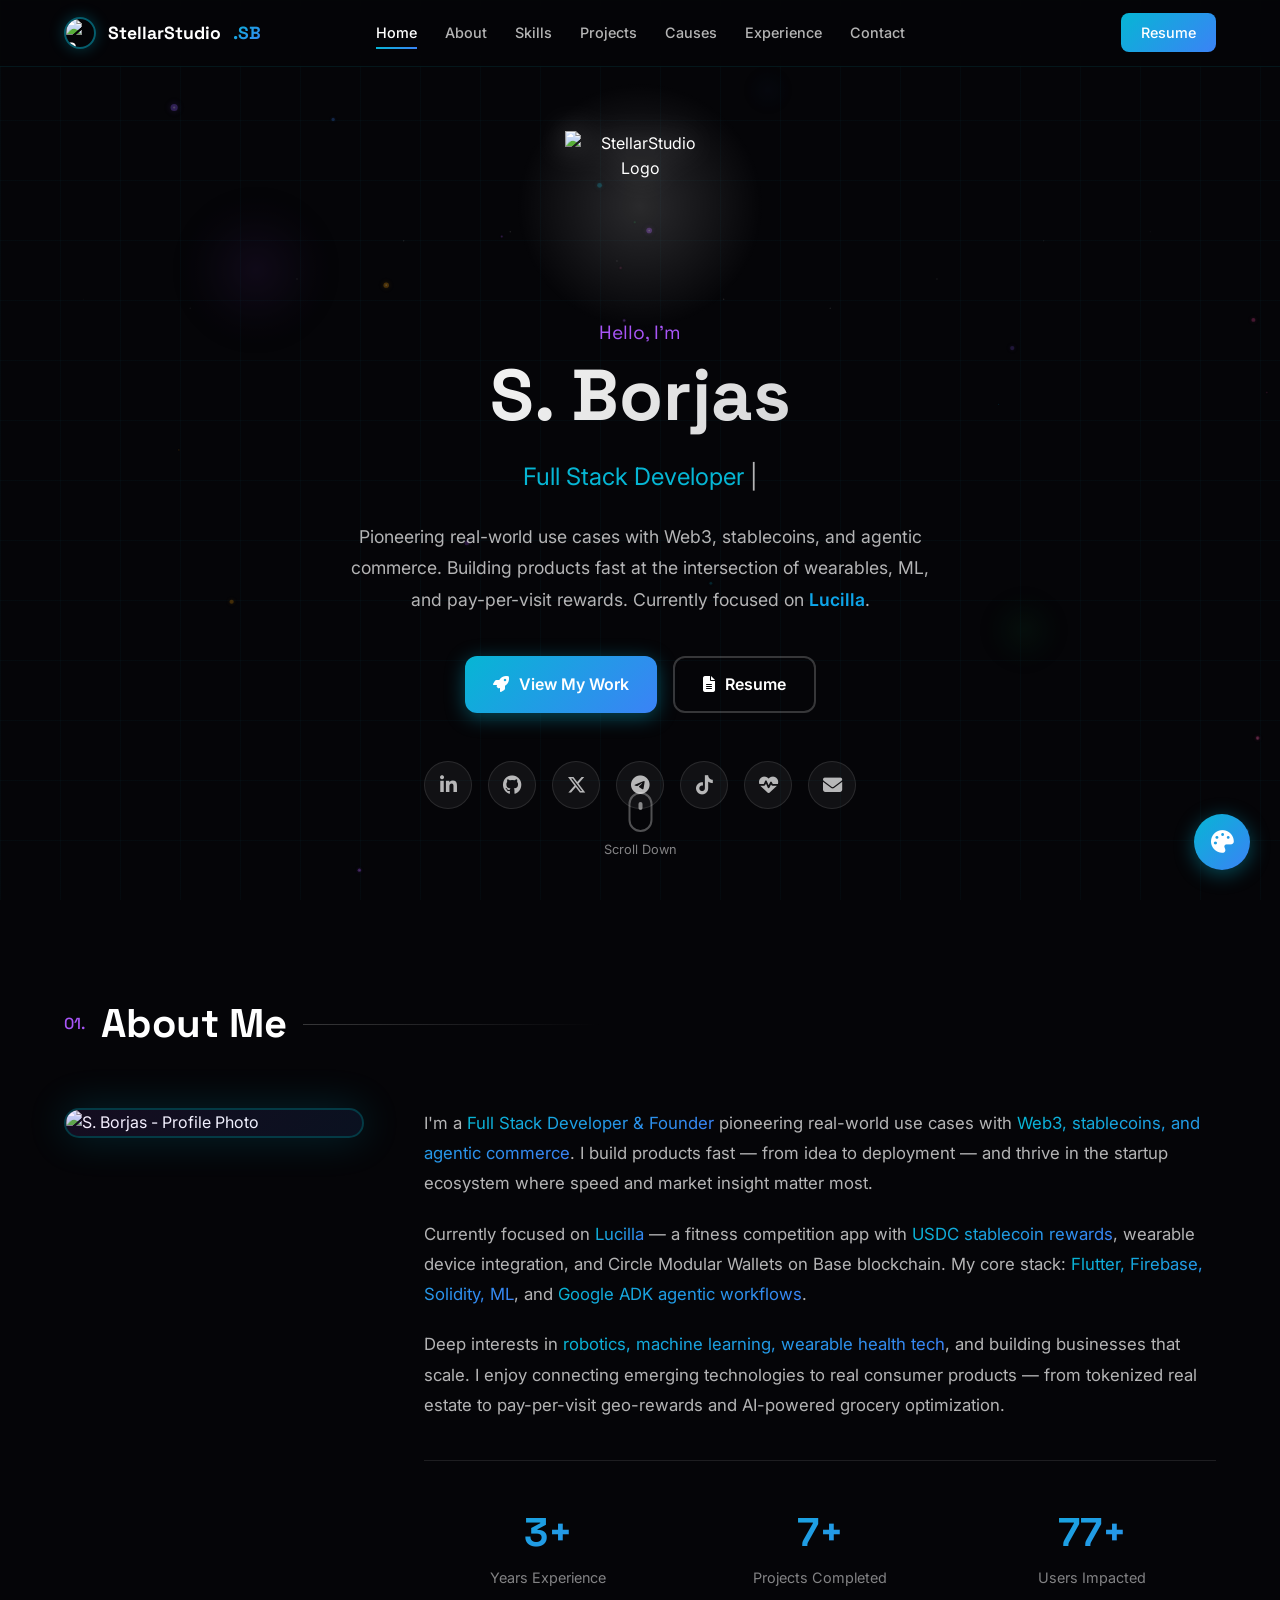
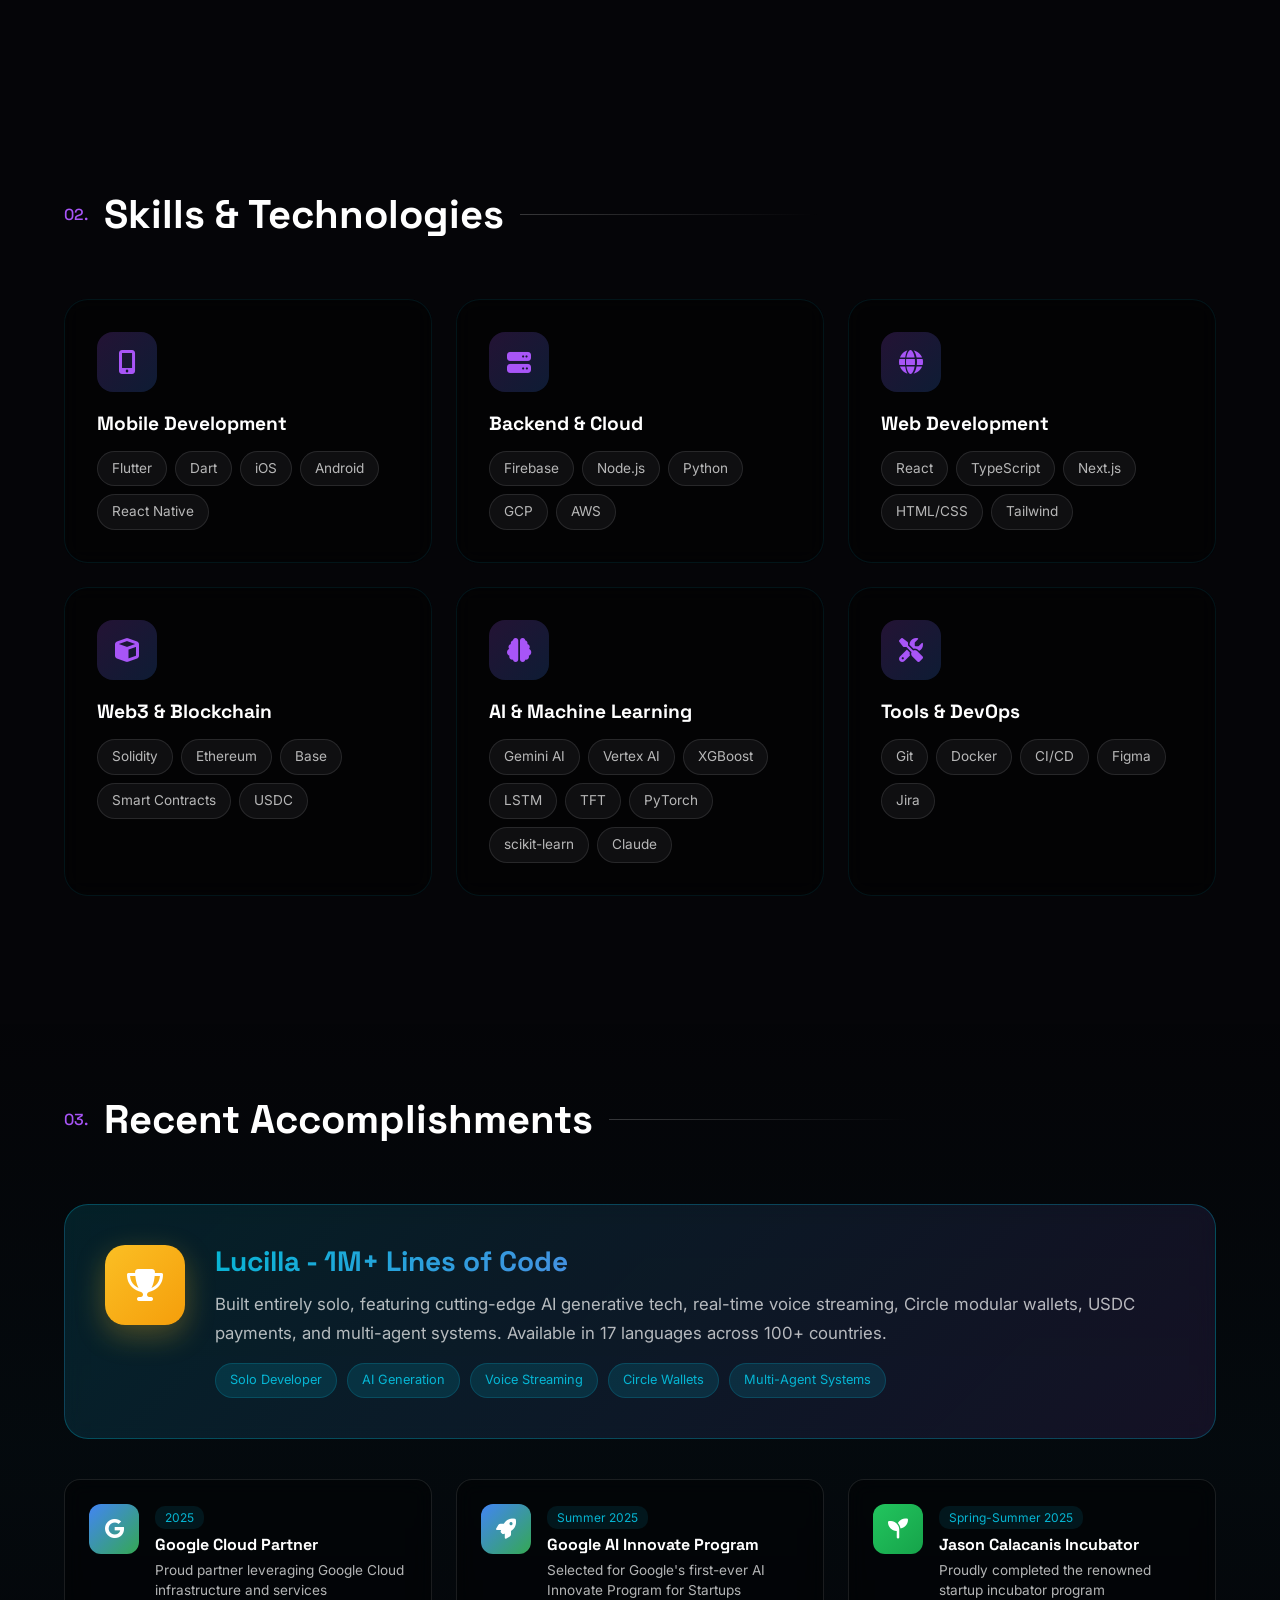
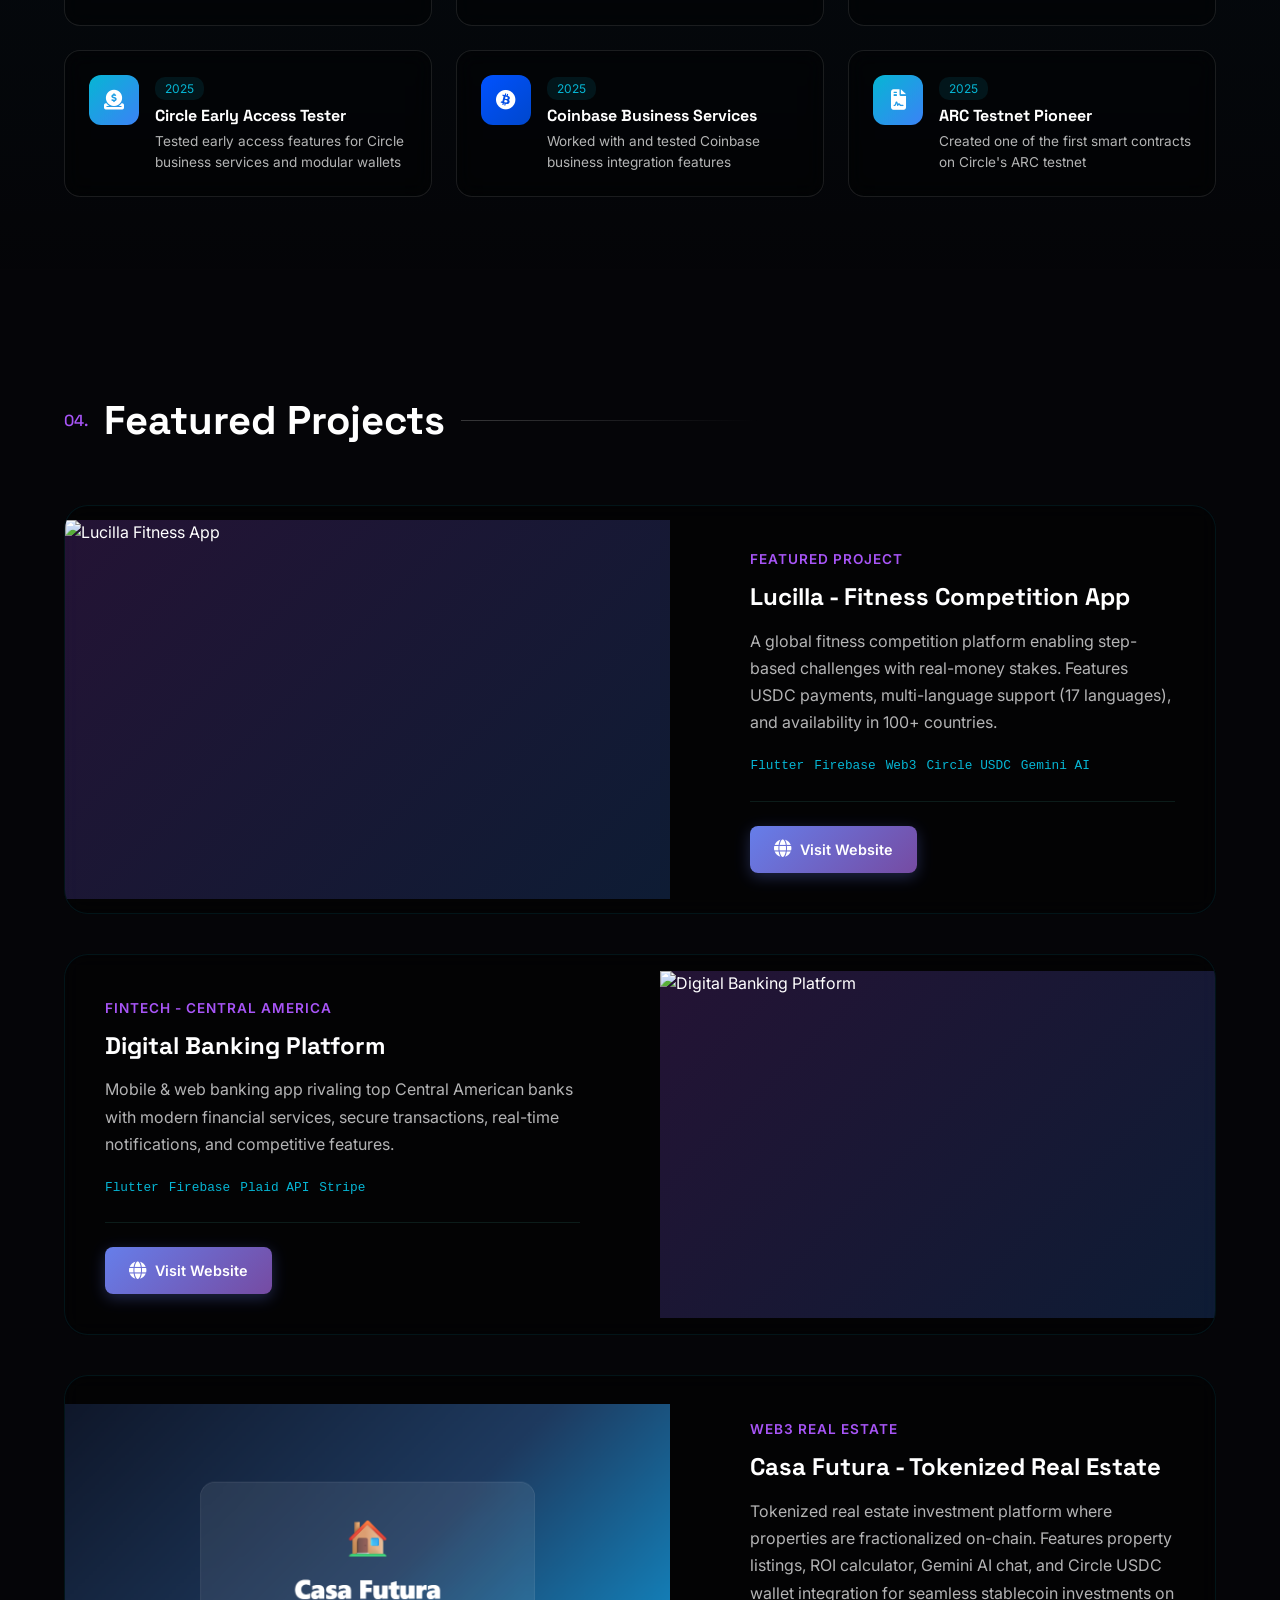
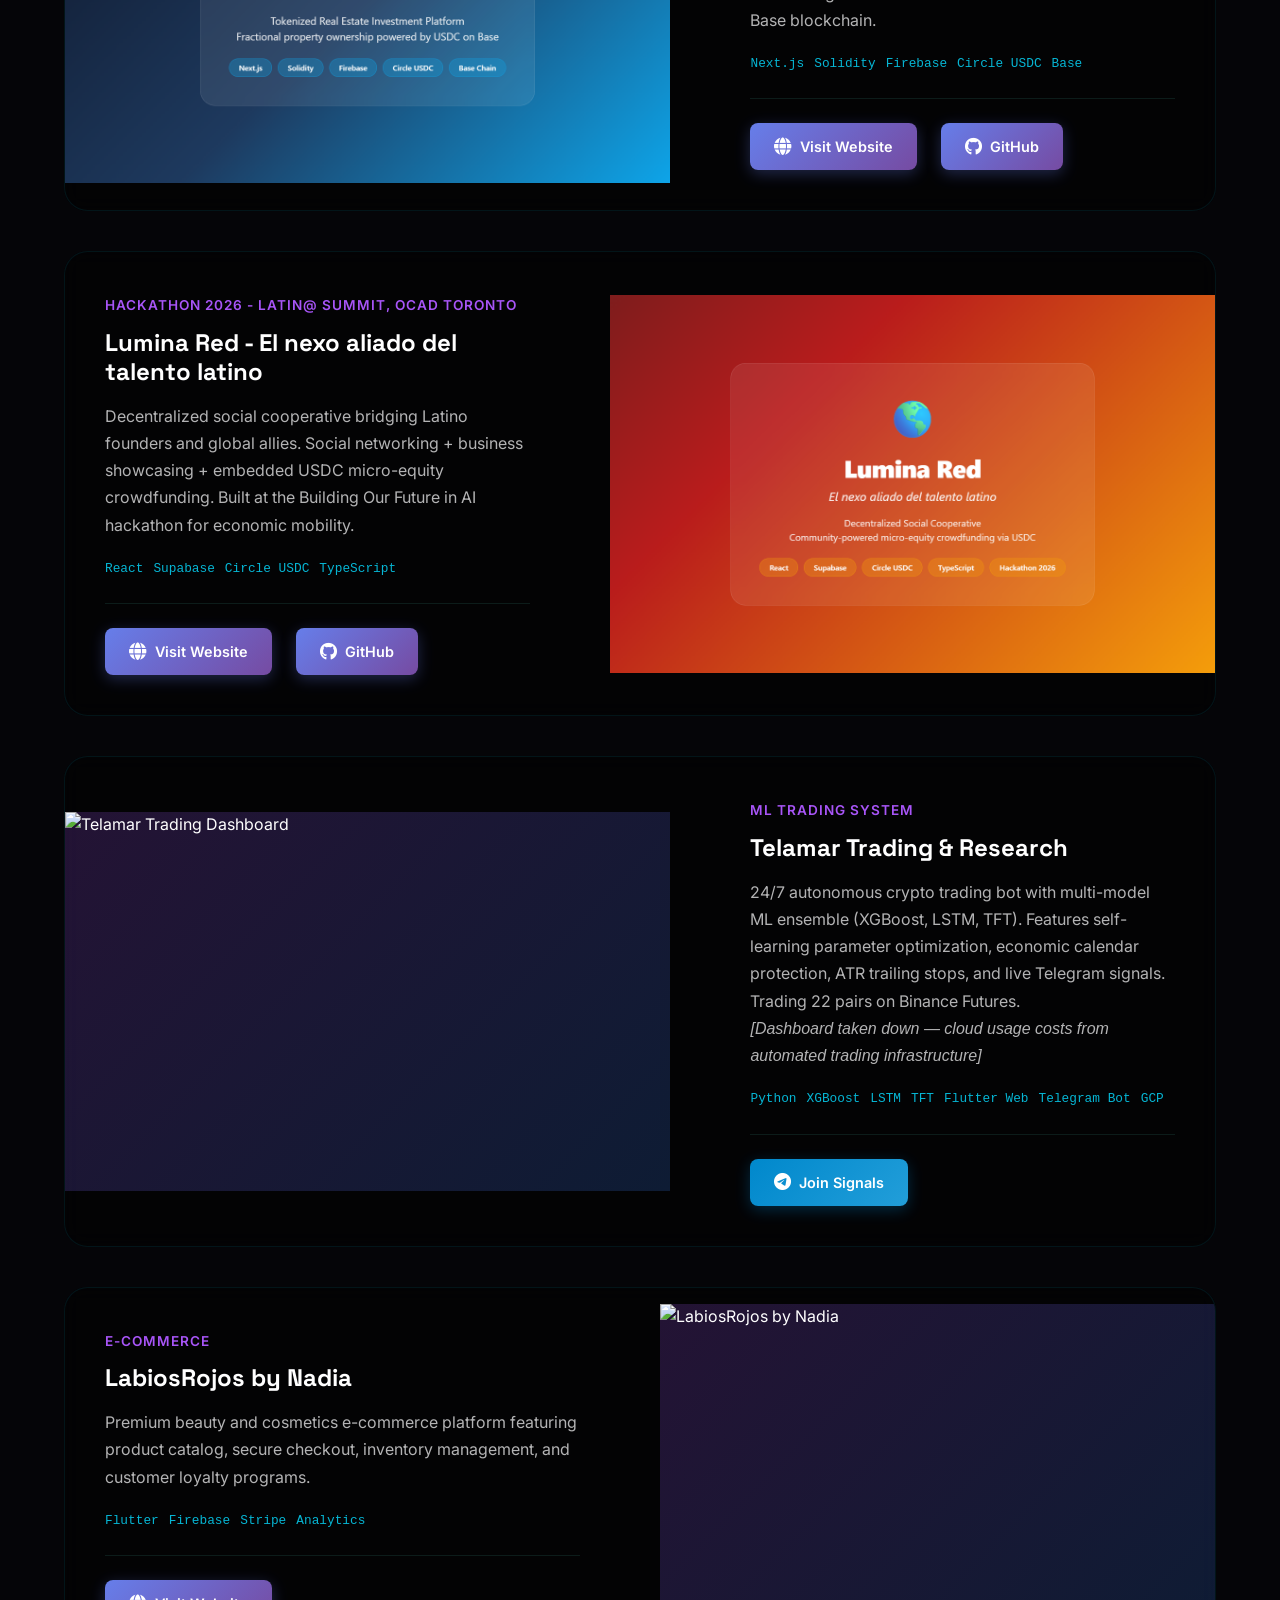
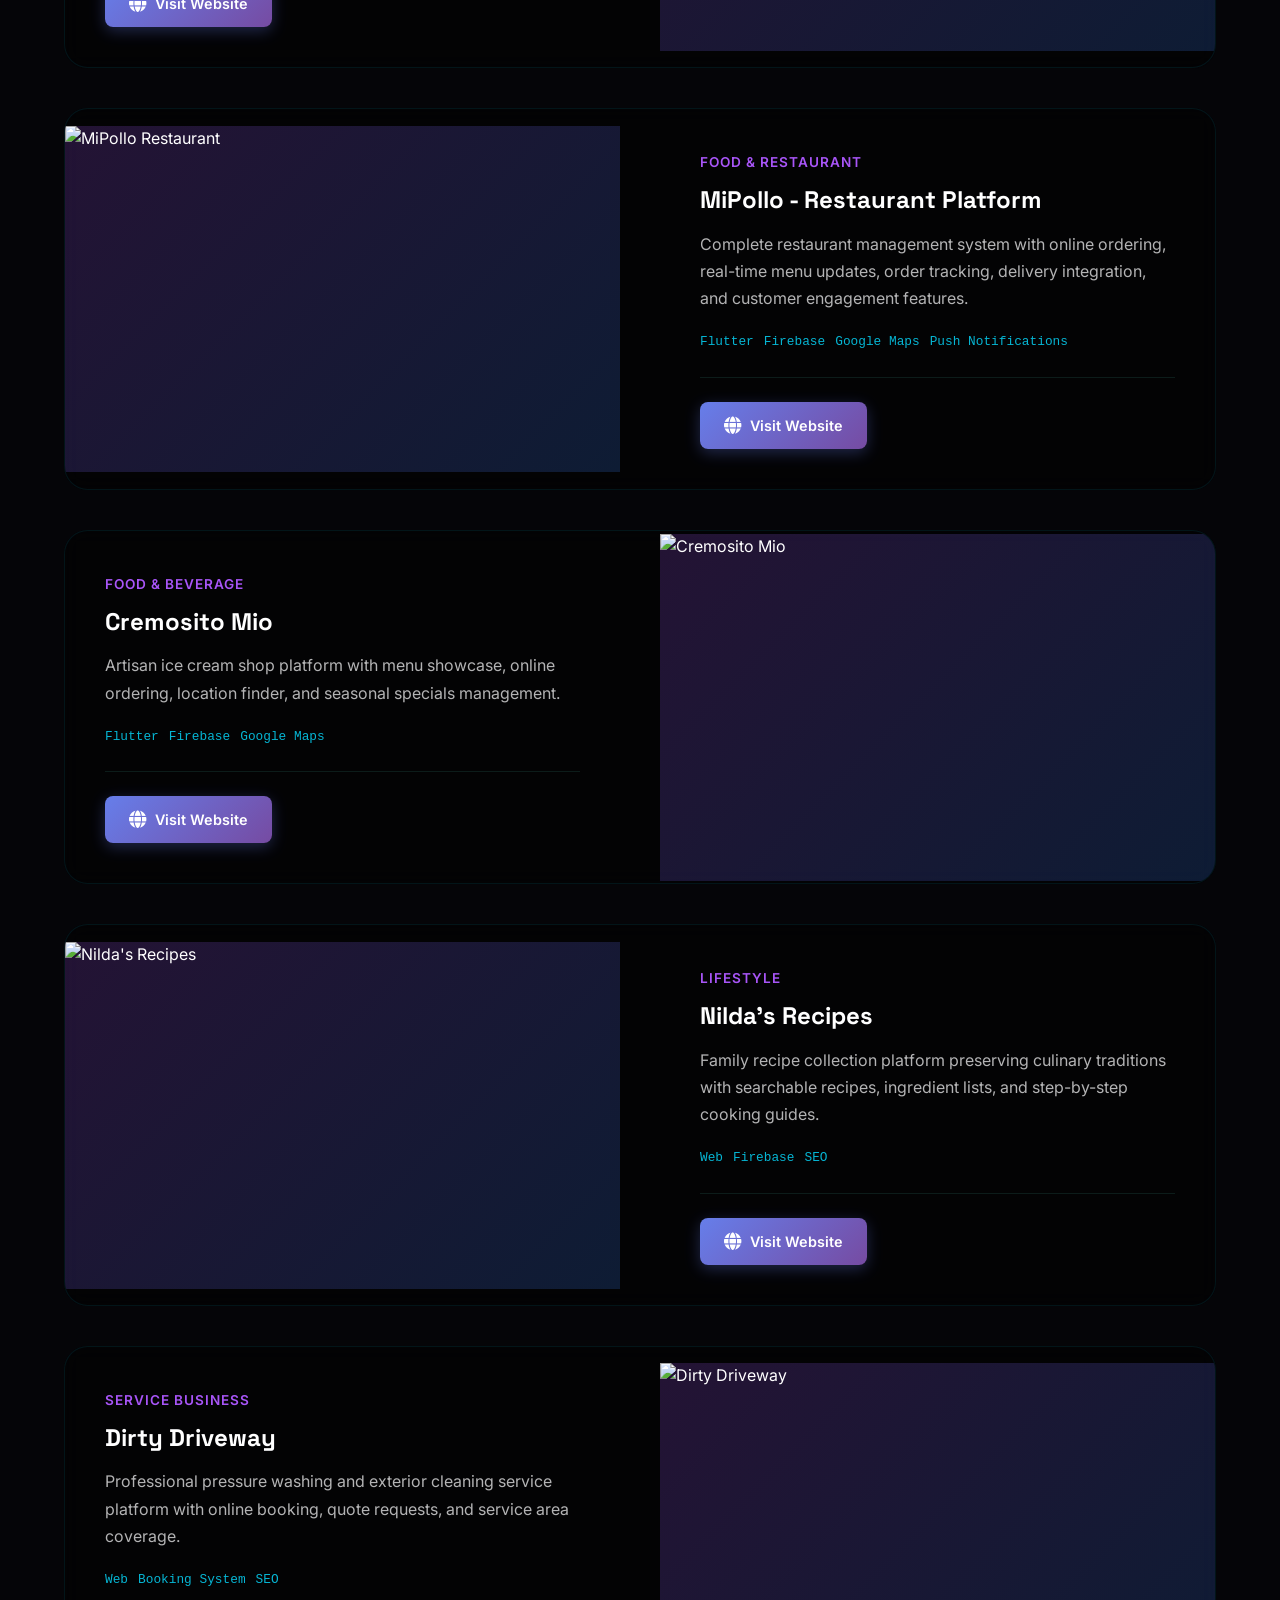
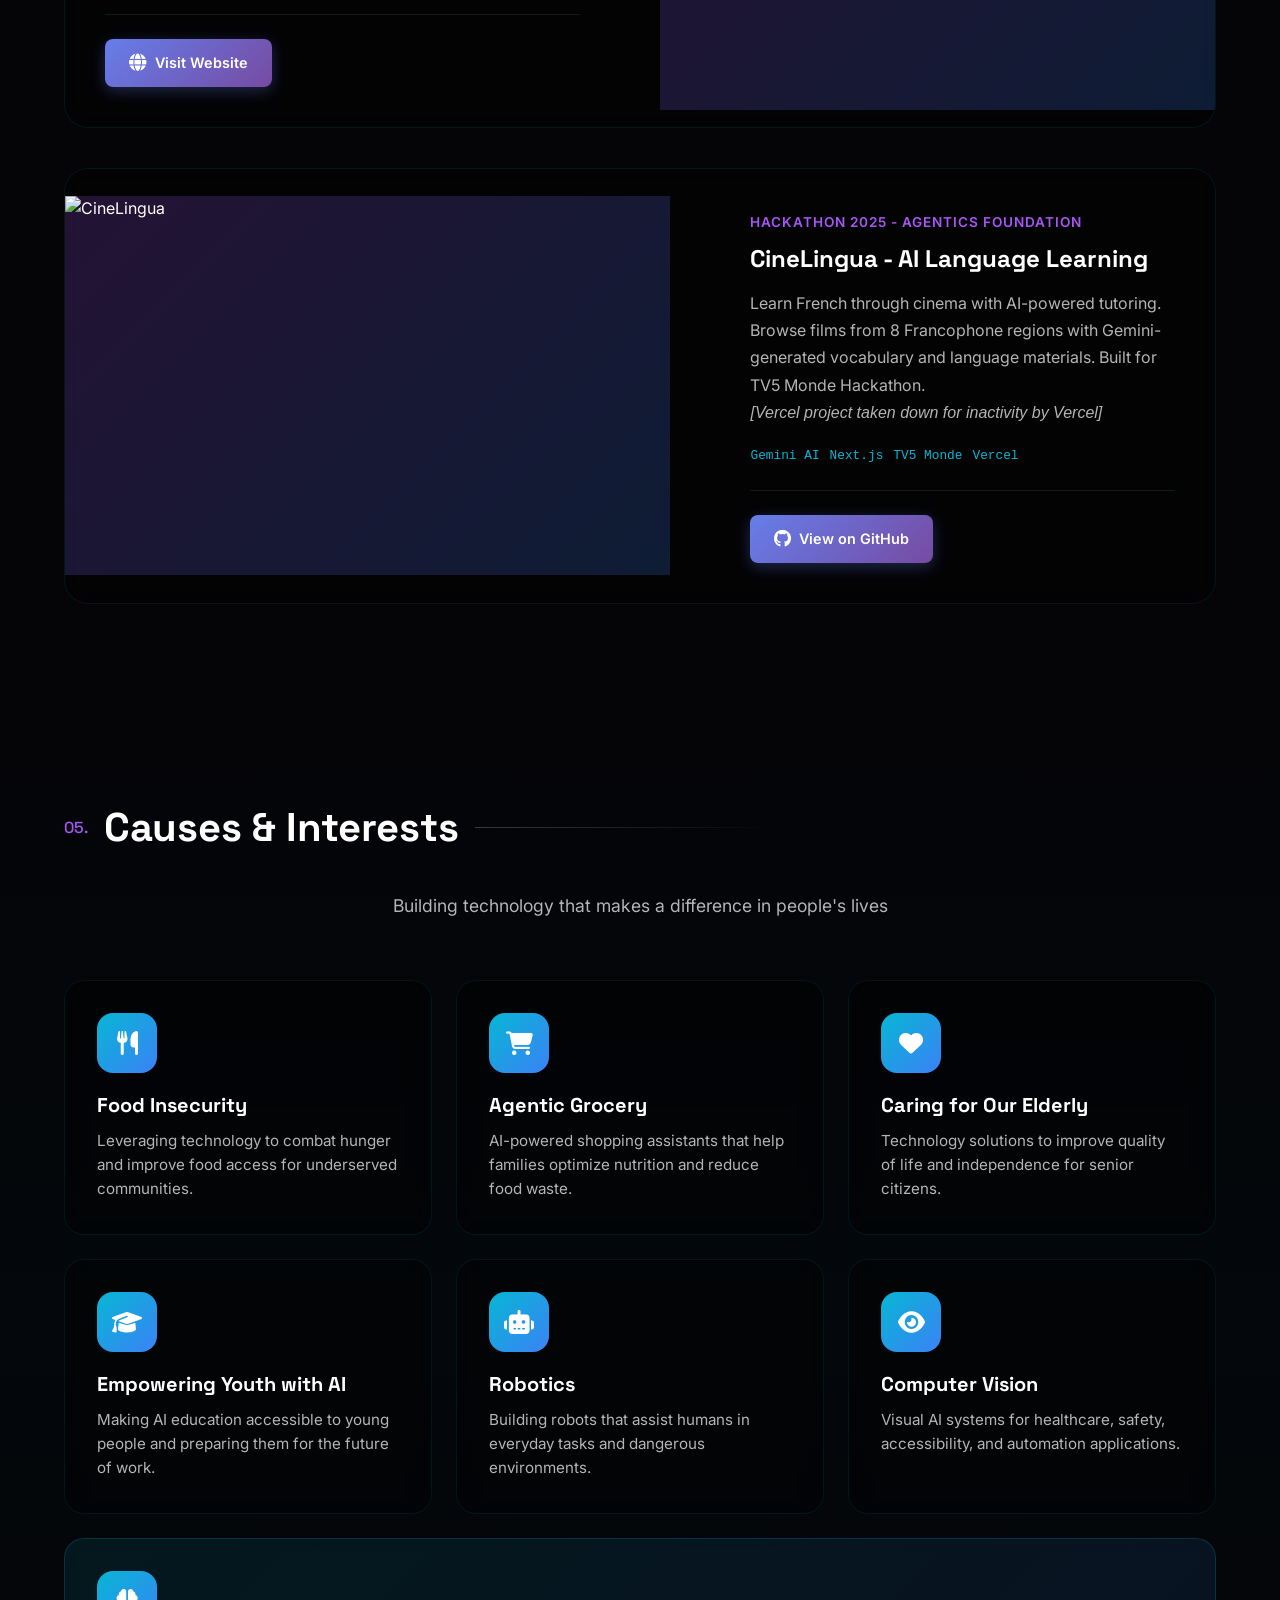
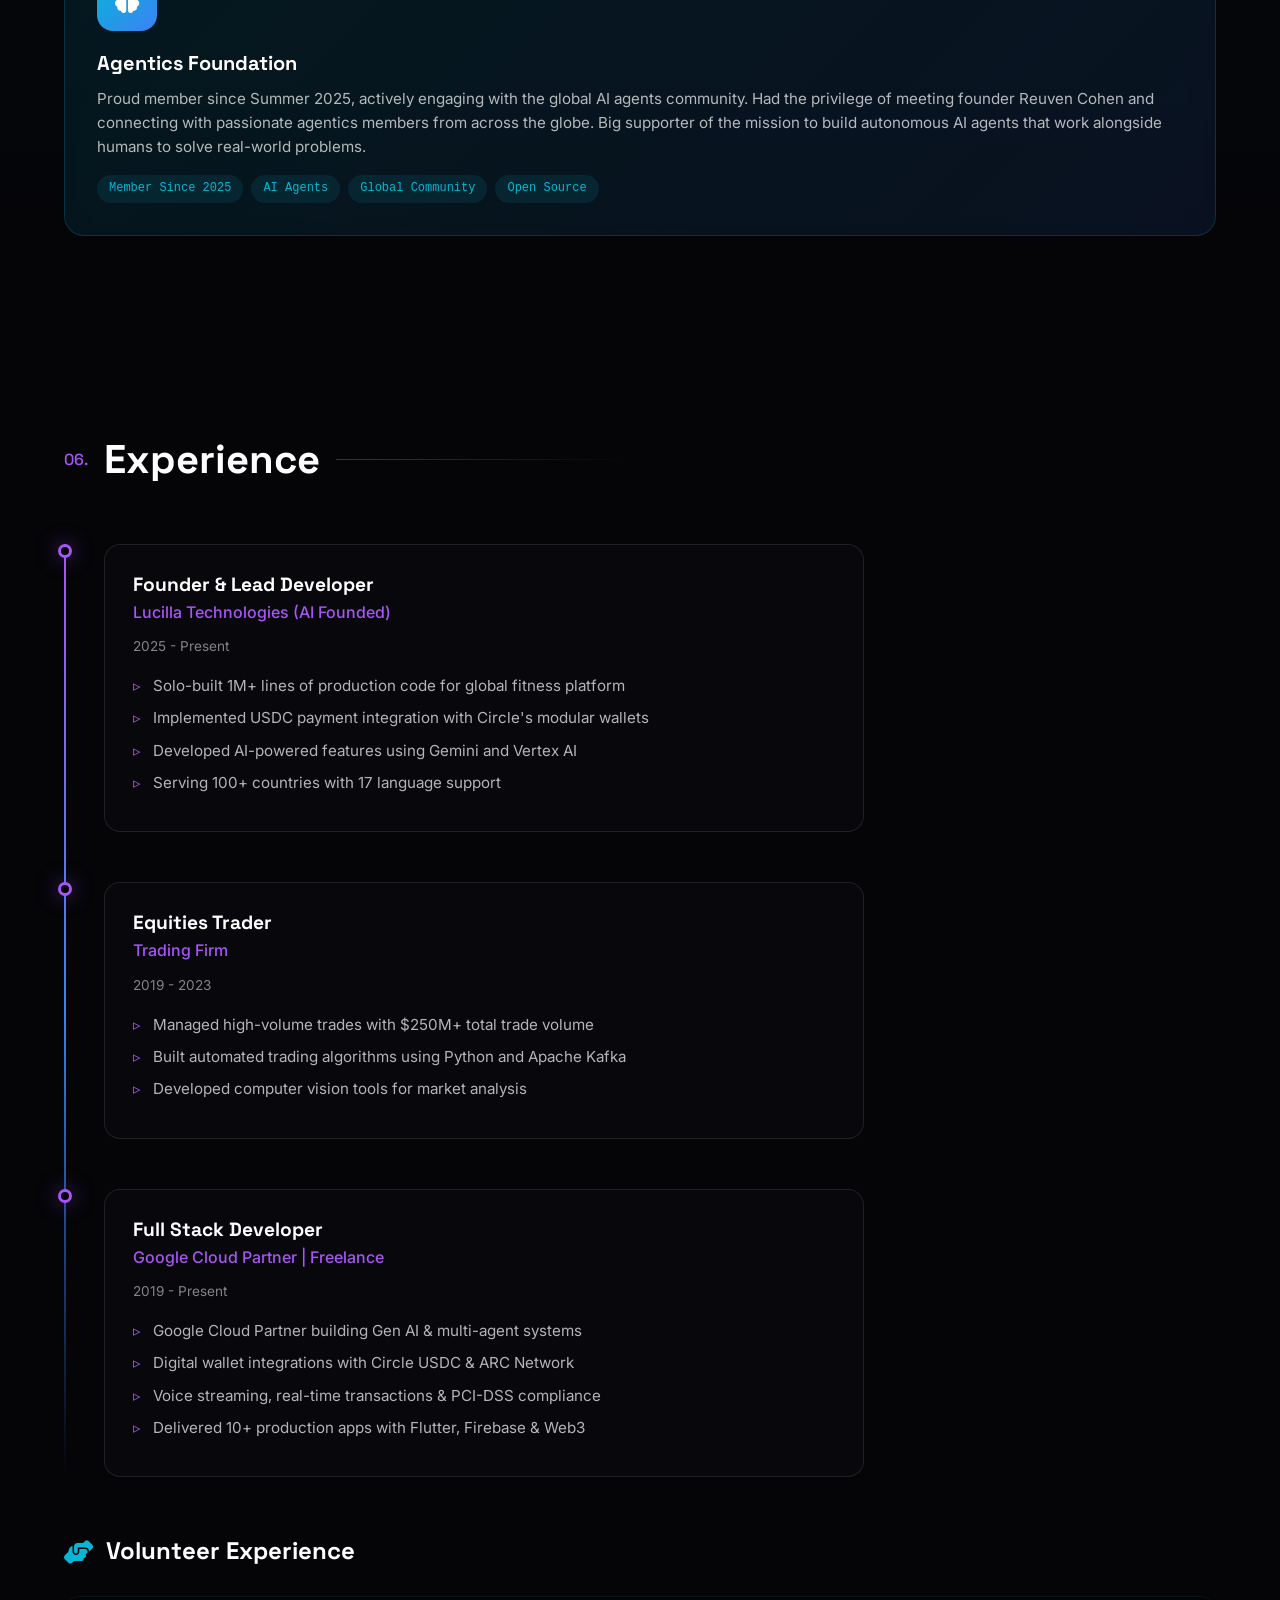
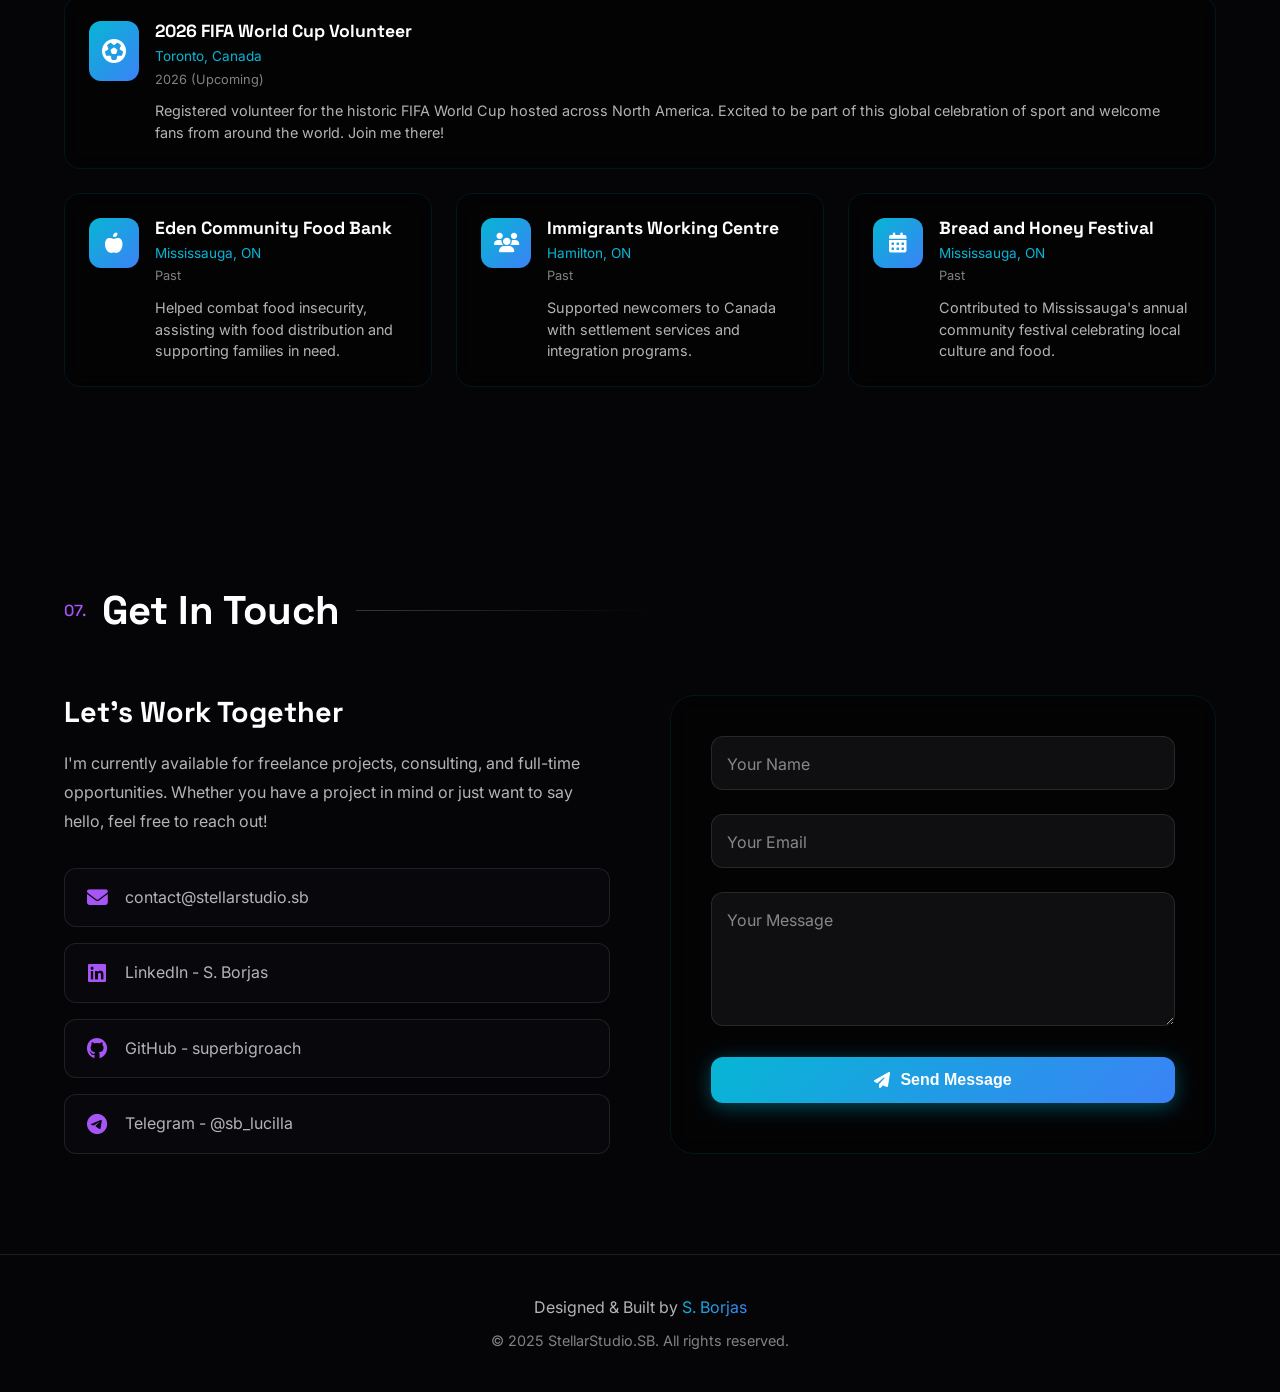
==== commit 3a73cc7b: "fix: update project links to bankapp-hosted domains - Casa Futura: casa-futura-sb.web.app (was casa-" ====
--- a/public/index.html
+++ b/public/index.html
@@ -519,7 +519,7 @@
                         <div class="project-image">
                             <div class="project-overlay">
                                 <div class="project-links">
-                                    <a href="https://casa-futura-app.web.app" target="_blank" class="project-link" aria-label="Visit Website">
+                                    <a href="https://casa-futura-sb.web.app" target="_blank" class="project-link" aria-label="Visit Website">
                                     <i class="fas fa-external-link-alt"></i>
                                 </a>
                                     <a href="https://github.com/superbigroach/TokenizedRealEstateWebApp" target="_blank" class="project-link" aria-label="View on GitHub">
@@ -545,7 +545,7 @@
                                 <span>Base</span>
                             </div>
                         <div class="project-cta">
-                            <a href="https://casa-futura-app.web.app" target="_blank" class="dashboard-badge">
+                            <a href="https://casa-futura-sb.web.app" target="_blank" class="dashboard-badge">
                                 <i class="fas fa-globe"></i> Visit Website
                             </a>
                             <a href="https://github.com/superbigroach/TokenizedRealEstateWebApp" target="_blank" class="dashboard-badge" style="margin-left: 8px;">
@@ -560,7 +560,7 @@
                         <div class="project-image">
                             <div class="project-overlay">
                                 <div class="project-links">
-                                    <a href="https://lumina-red-app.web.app" target="_blank" class="project-link" aria-label="Visit Website">
+                                    <a href="https://lumina-red.web.app" target="_blank" class="project-link" aria-label="Visit Website">
                                     <i class="fas fa-external-link-alt"></i>
                                 </a>
                                     <a href="https://github.com/superbigroach/Lumina-Red-" target="_blank" class="project-link" aria-label="View on GitHub">
@@ -585,7 +585,7 @@
                                 <span>TypeScript</span>
                             </div>
                         <div class="project-cta">
-                            <a href="https://lumina-red-app.web.app" target="_blank" class="dashboard-badge">
+                            <a href="https://lumina-red.web.app" target="_blank" class="dashboard-badge">
                                 <i class="fas fa-globe"></i> Visit Website
                             </a>
                             <a href="https://github.com/superbigroach/Lumina-Red-" target="_blank" class="dashboard-badge" style="margin-left: 8px;">
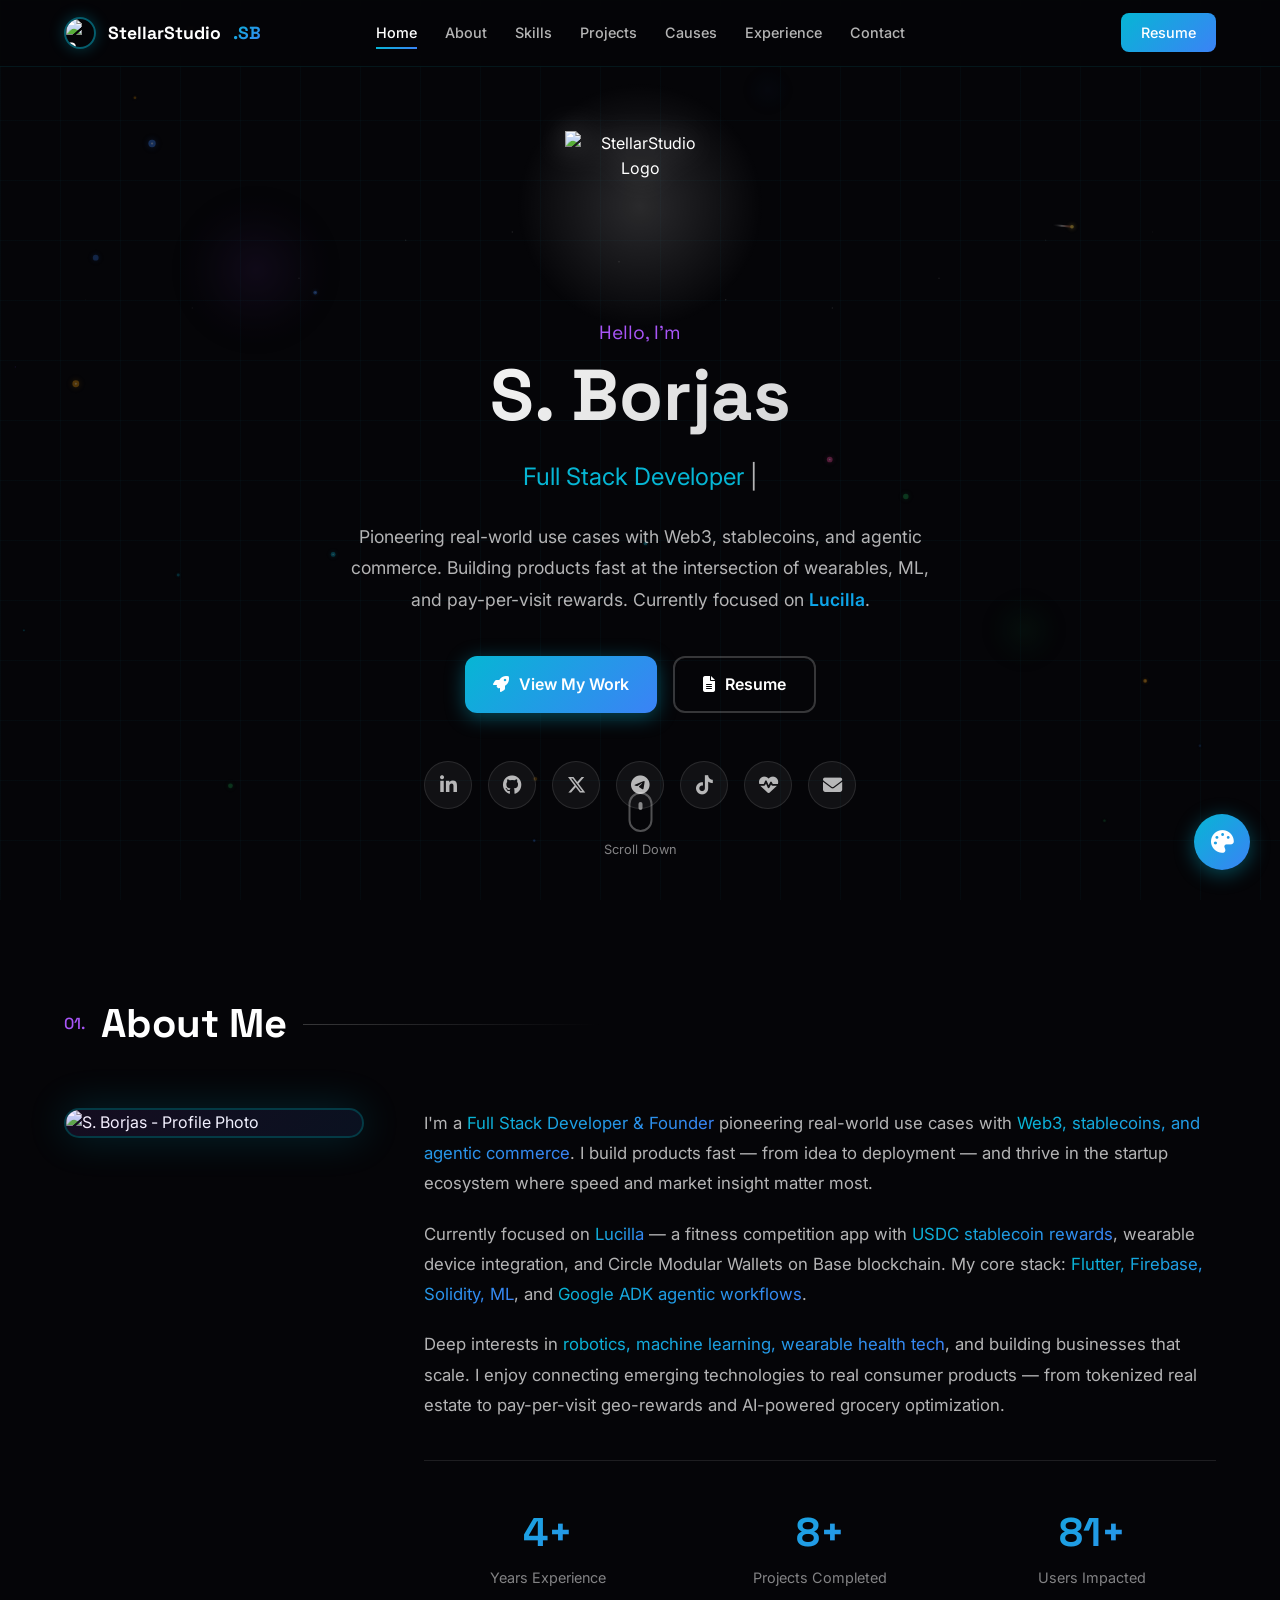
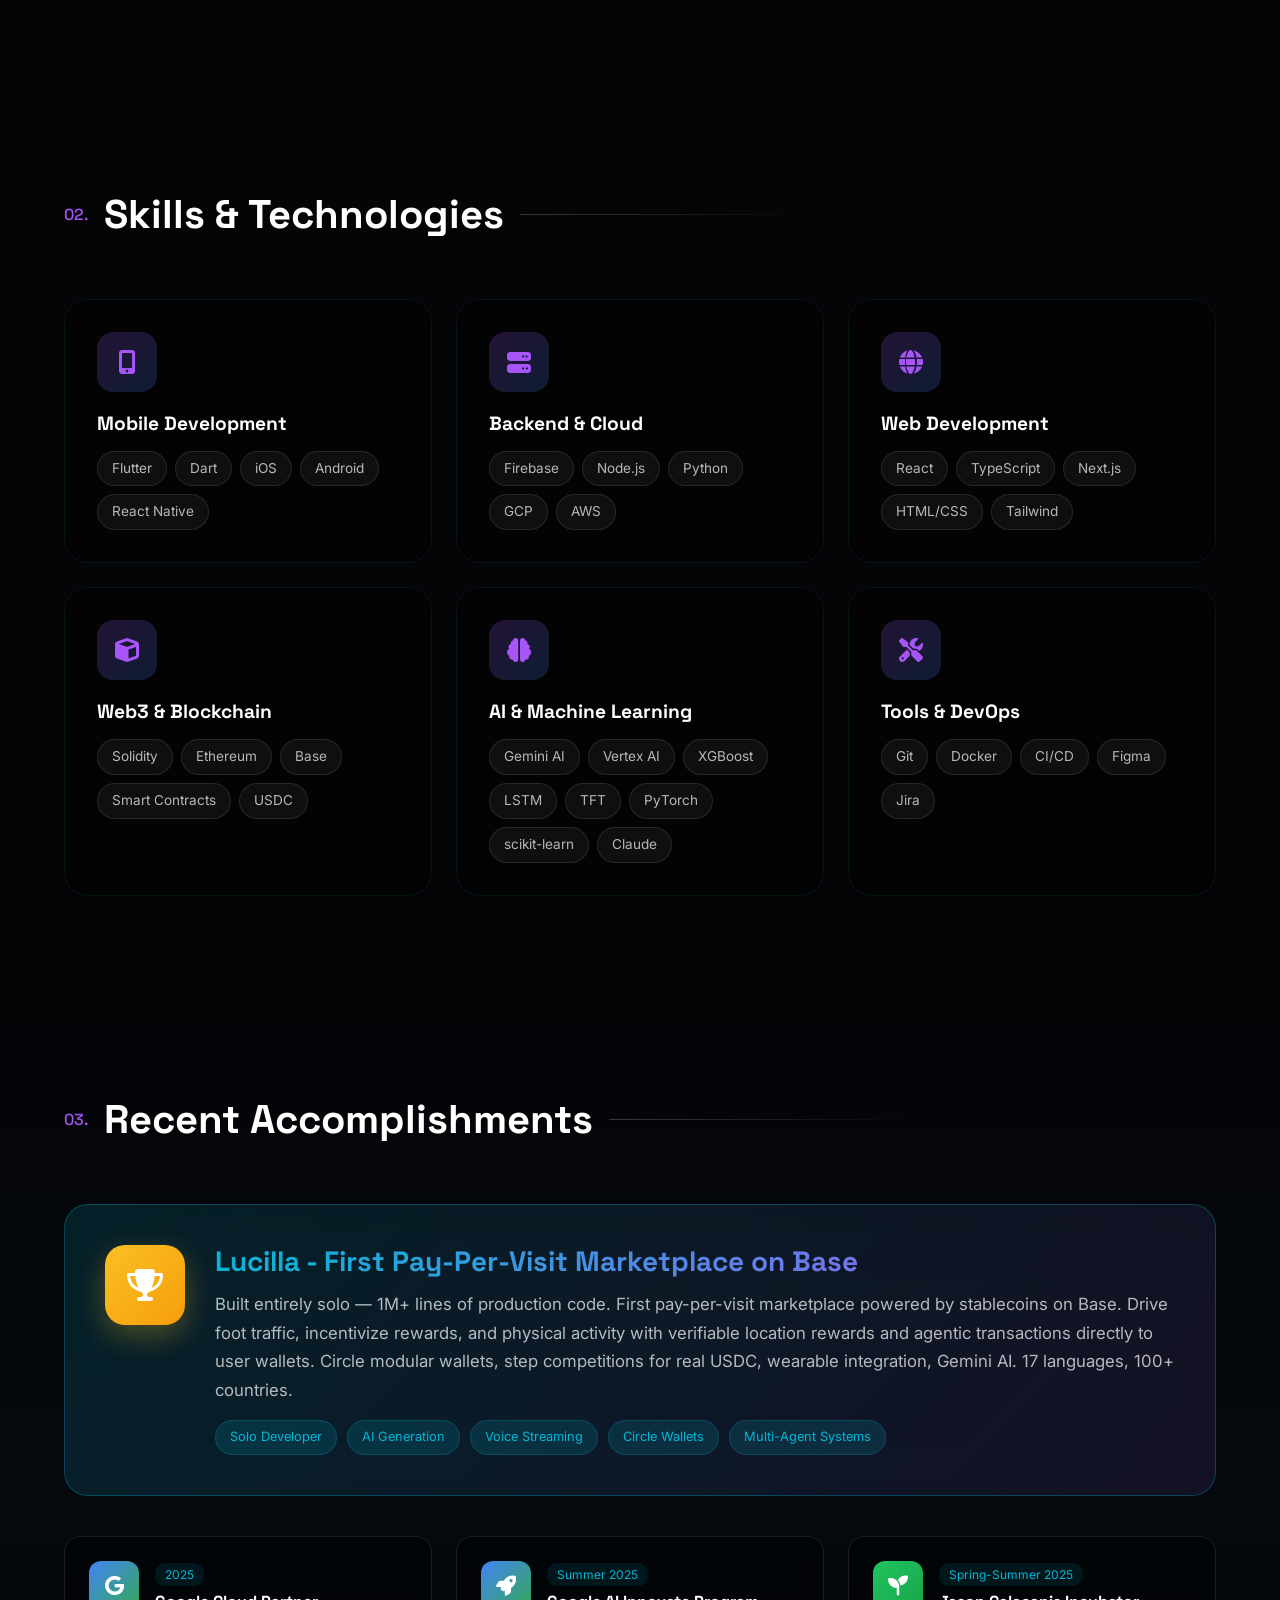
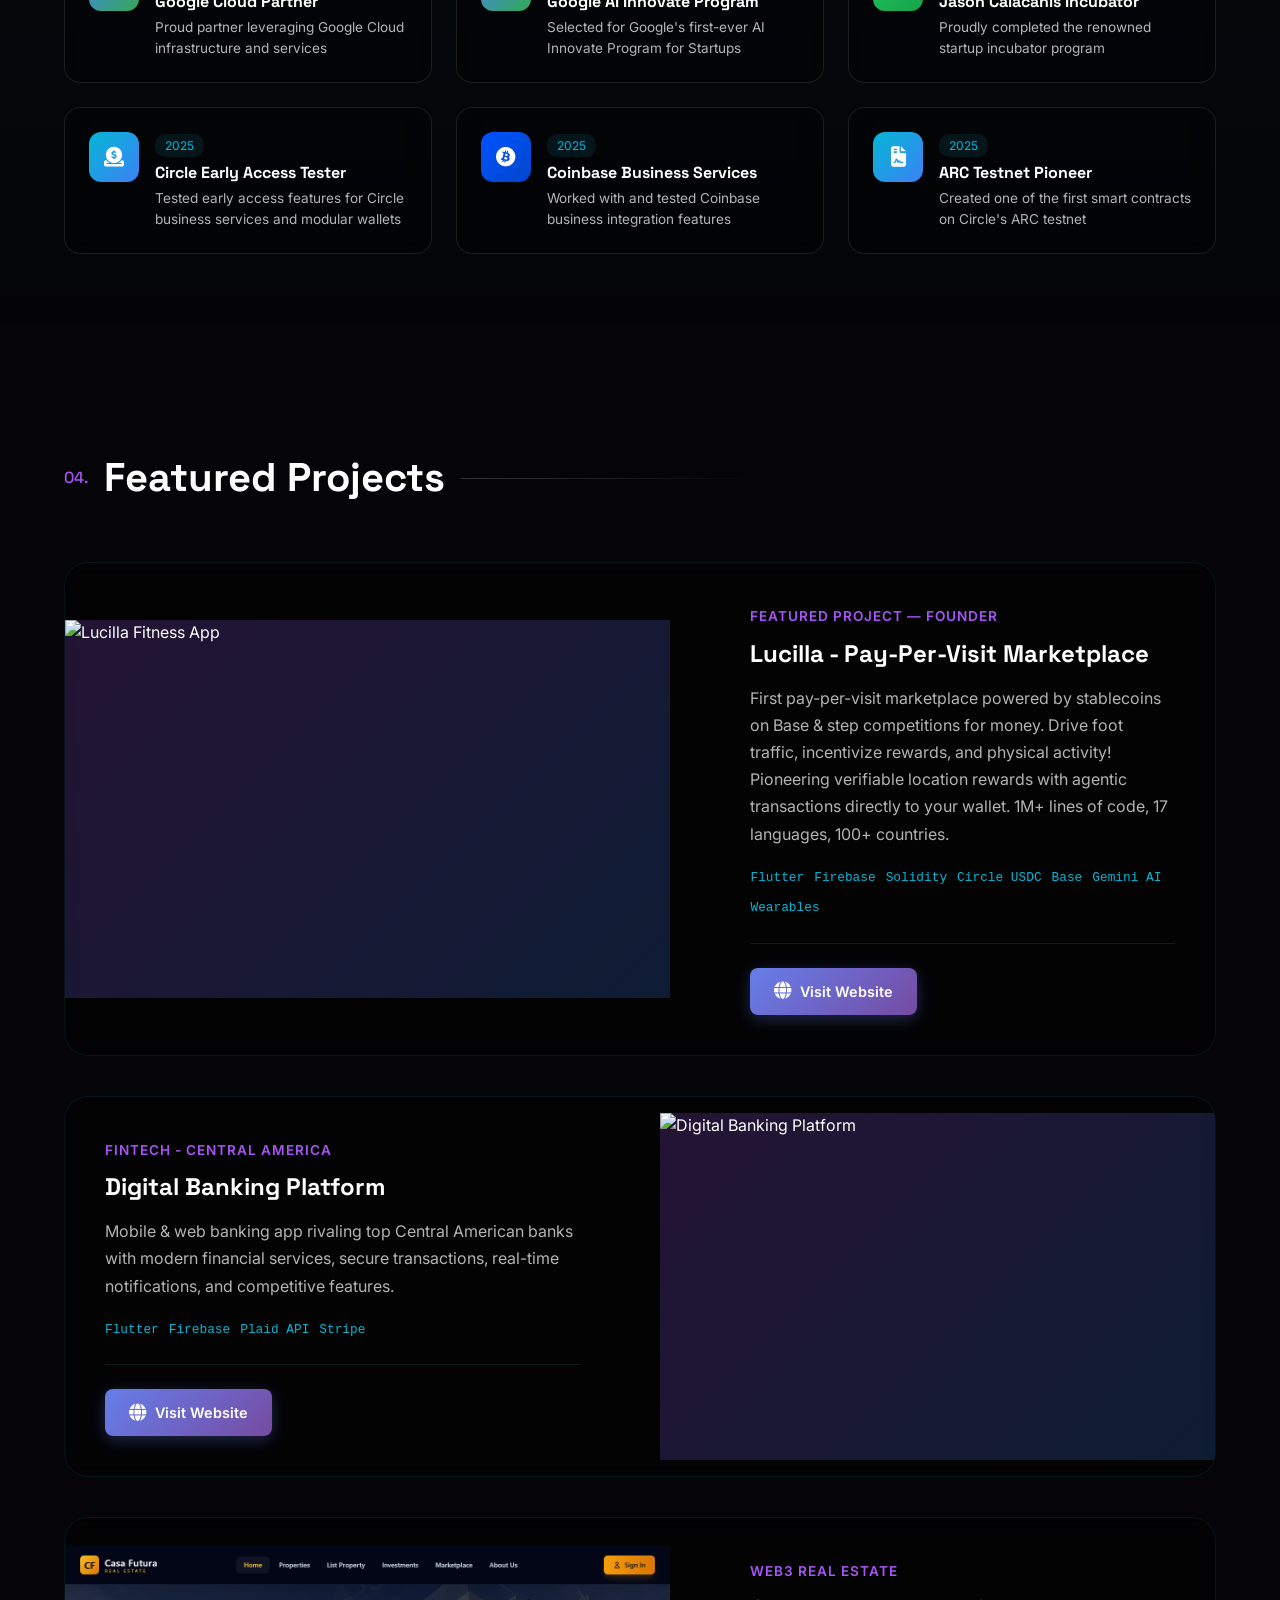
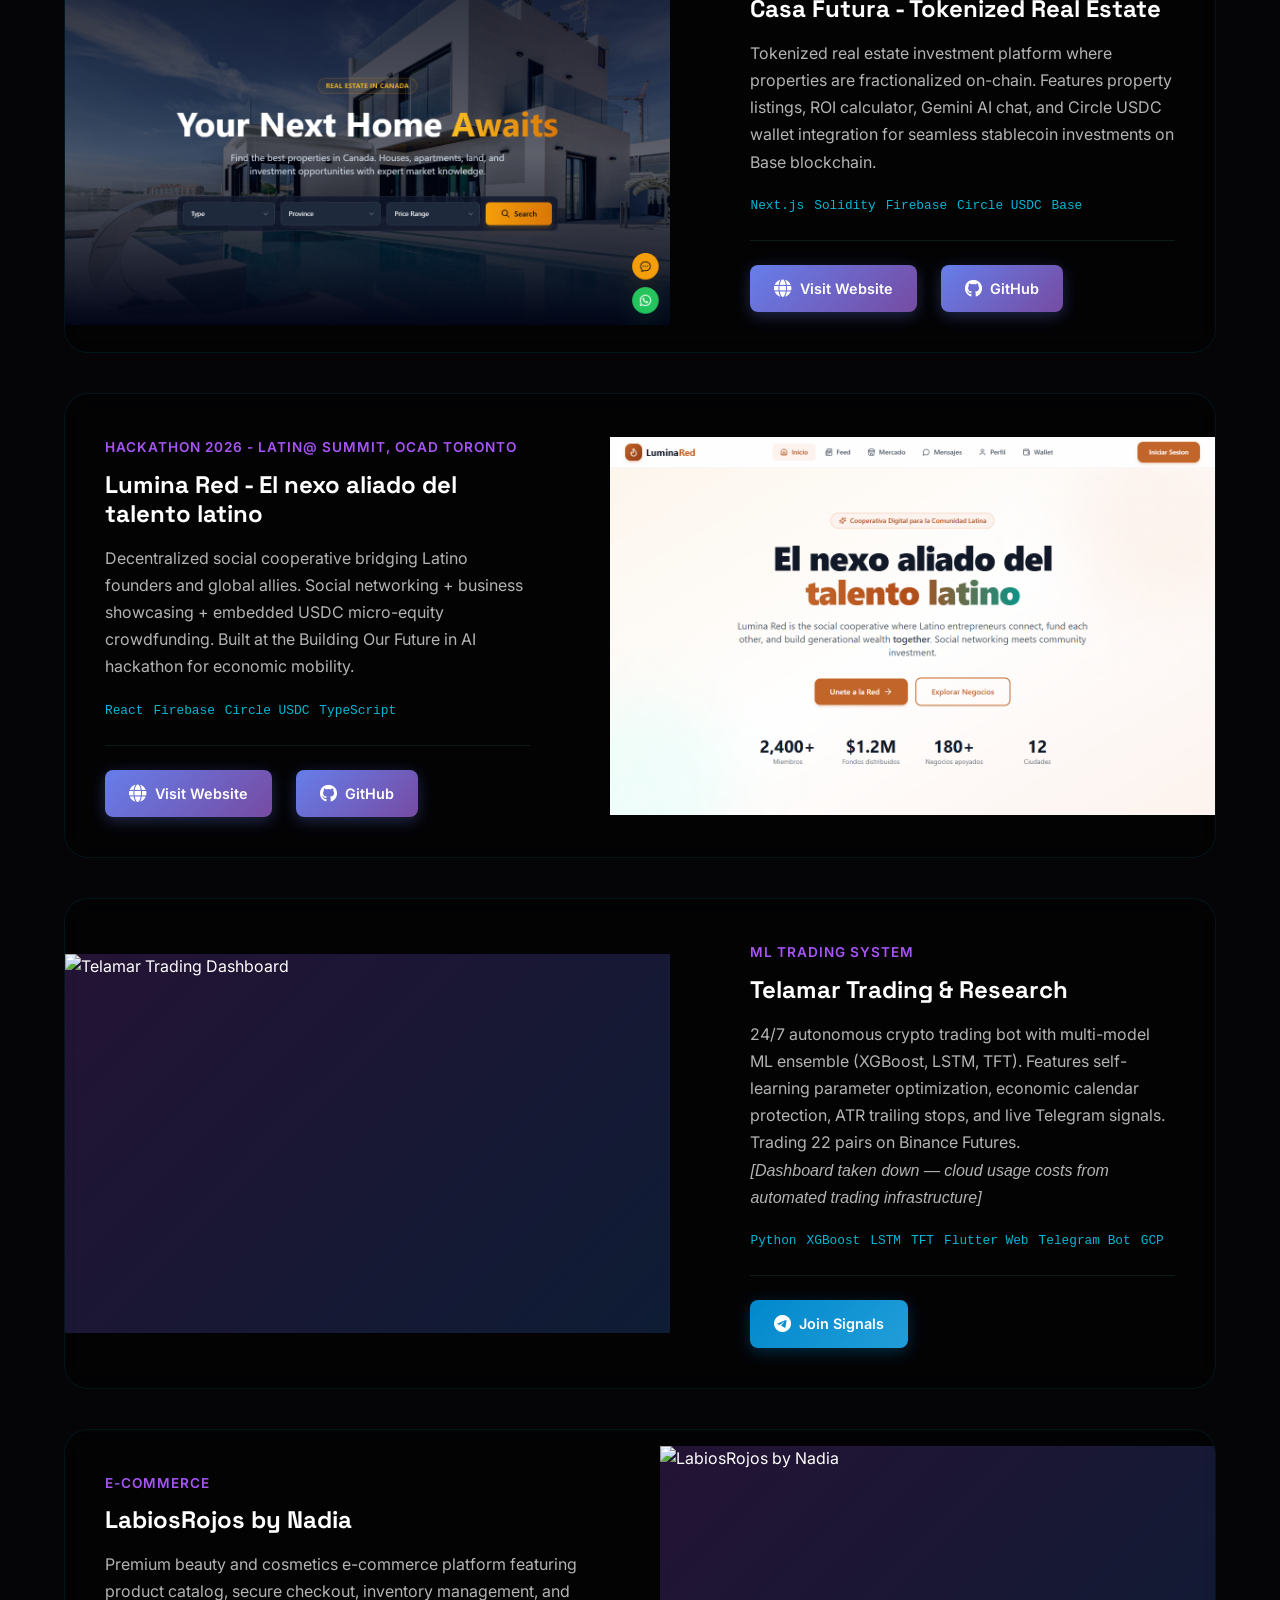
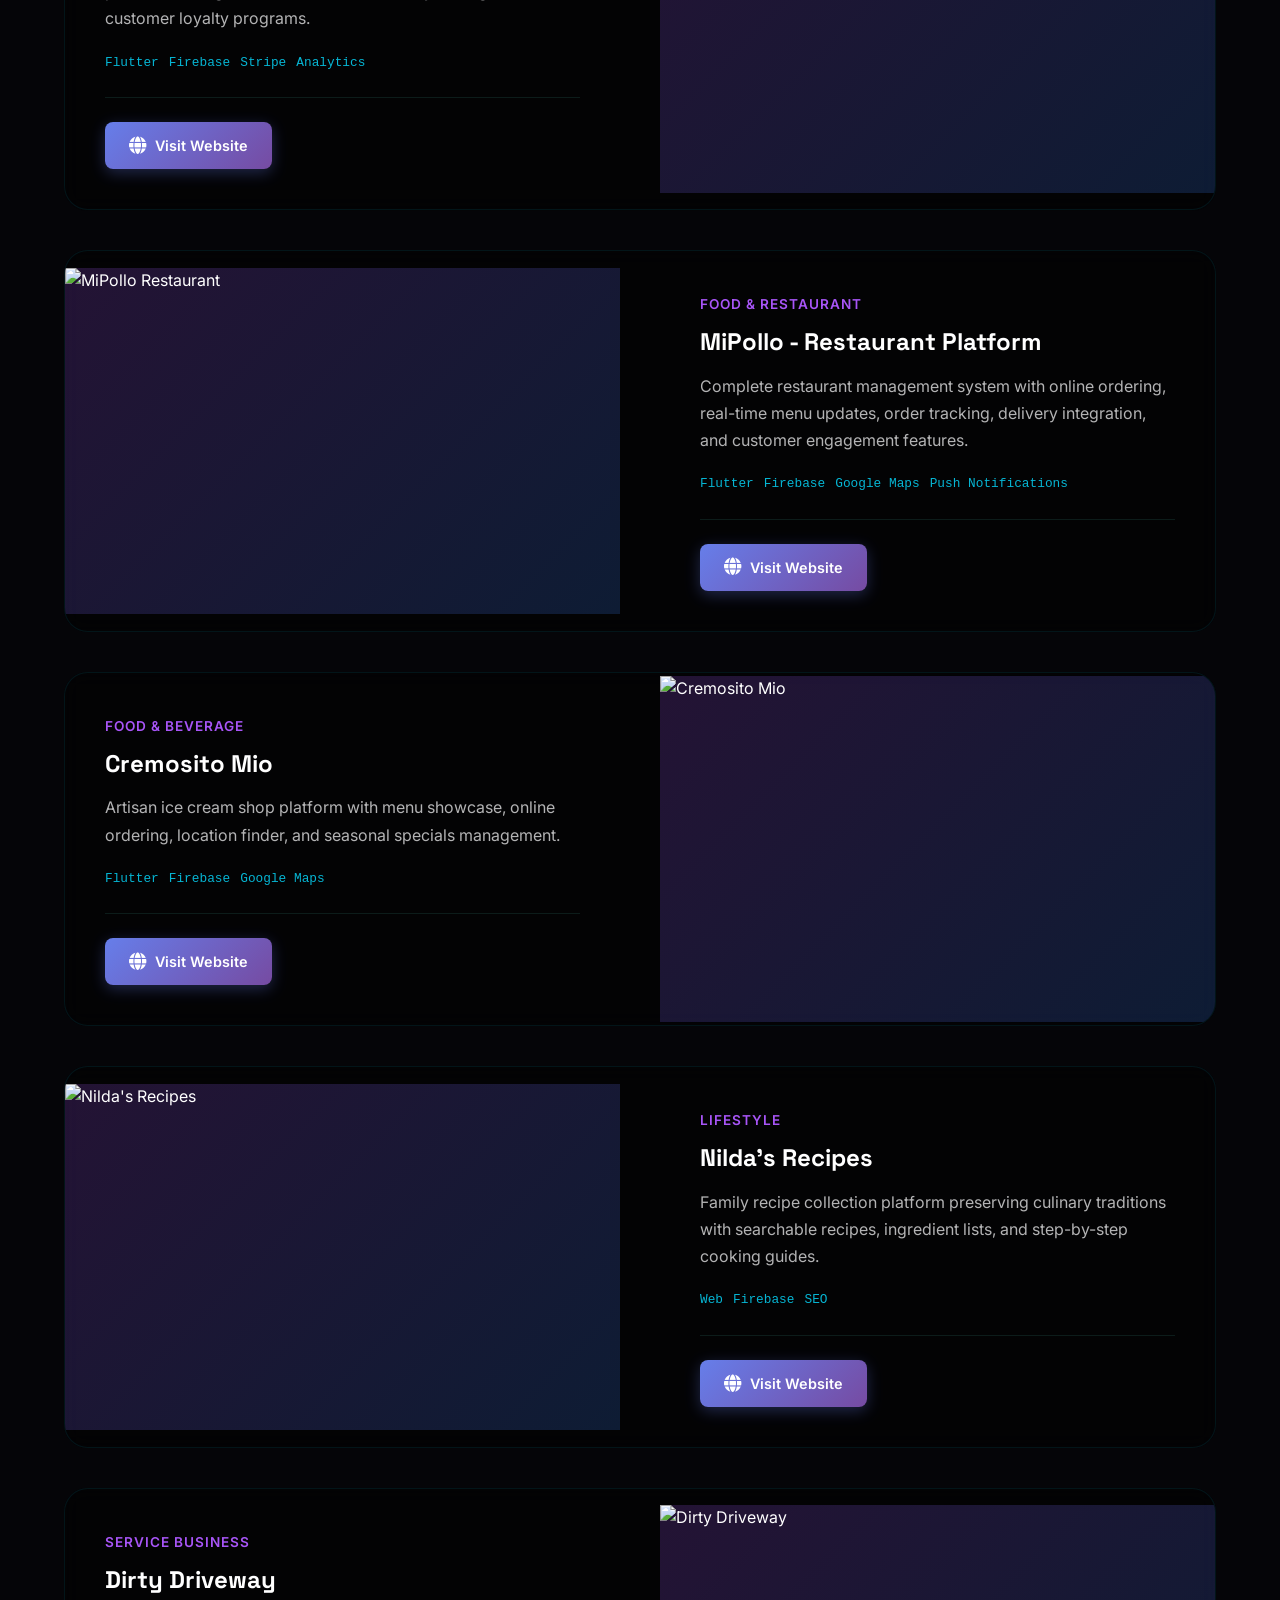
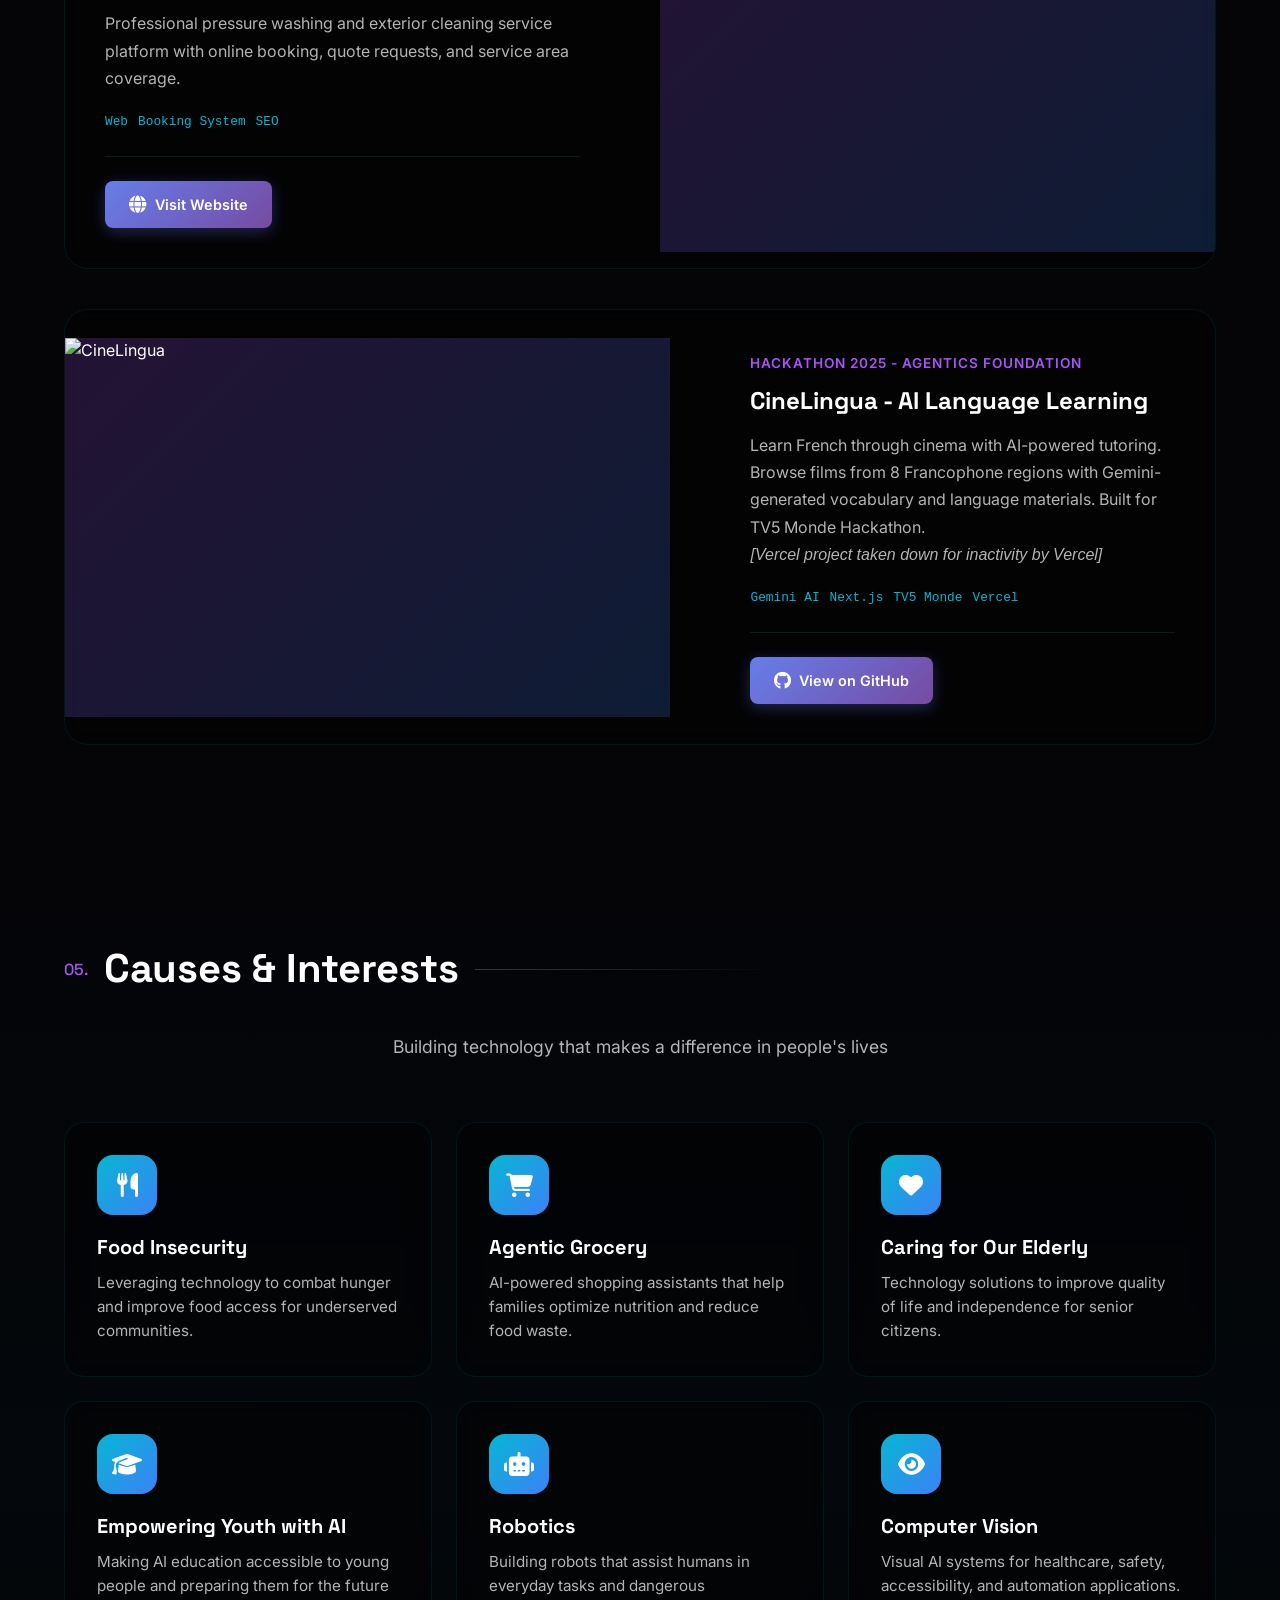
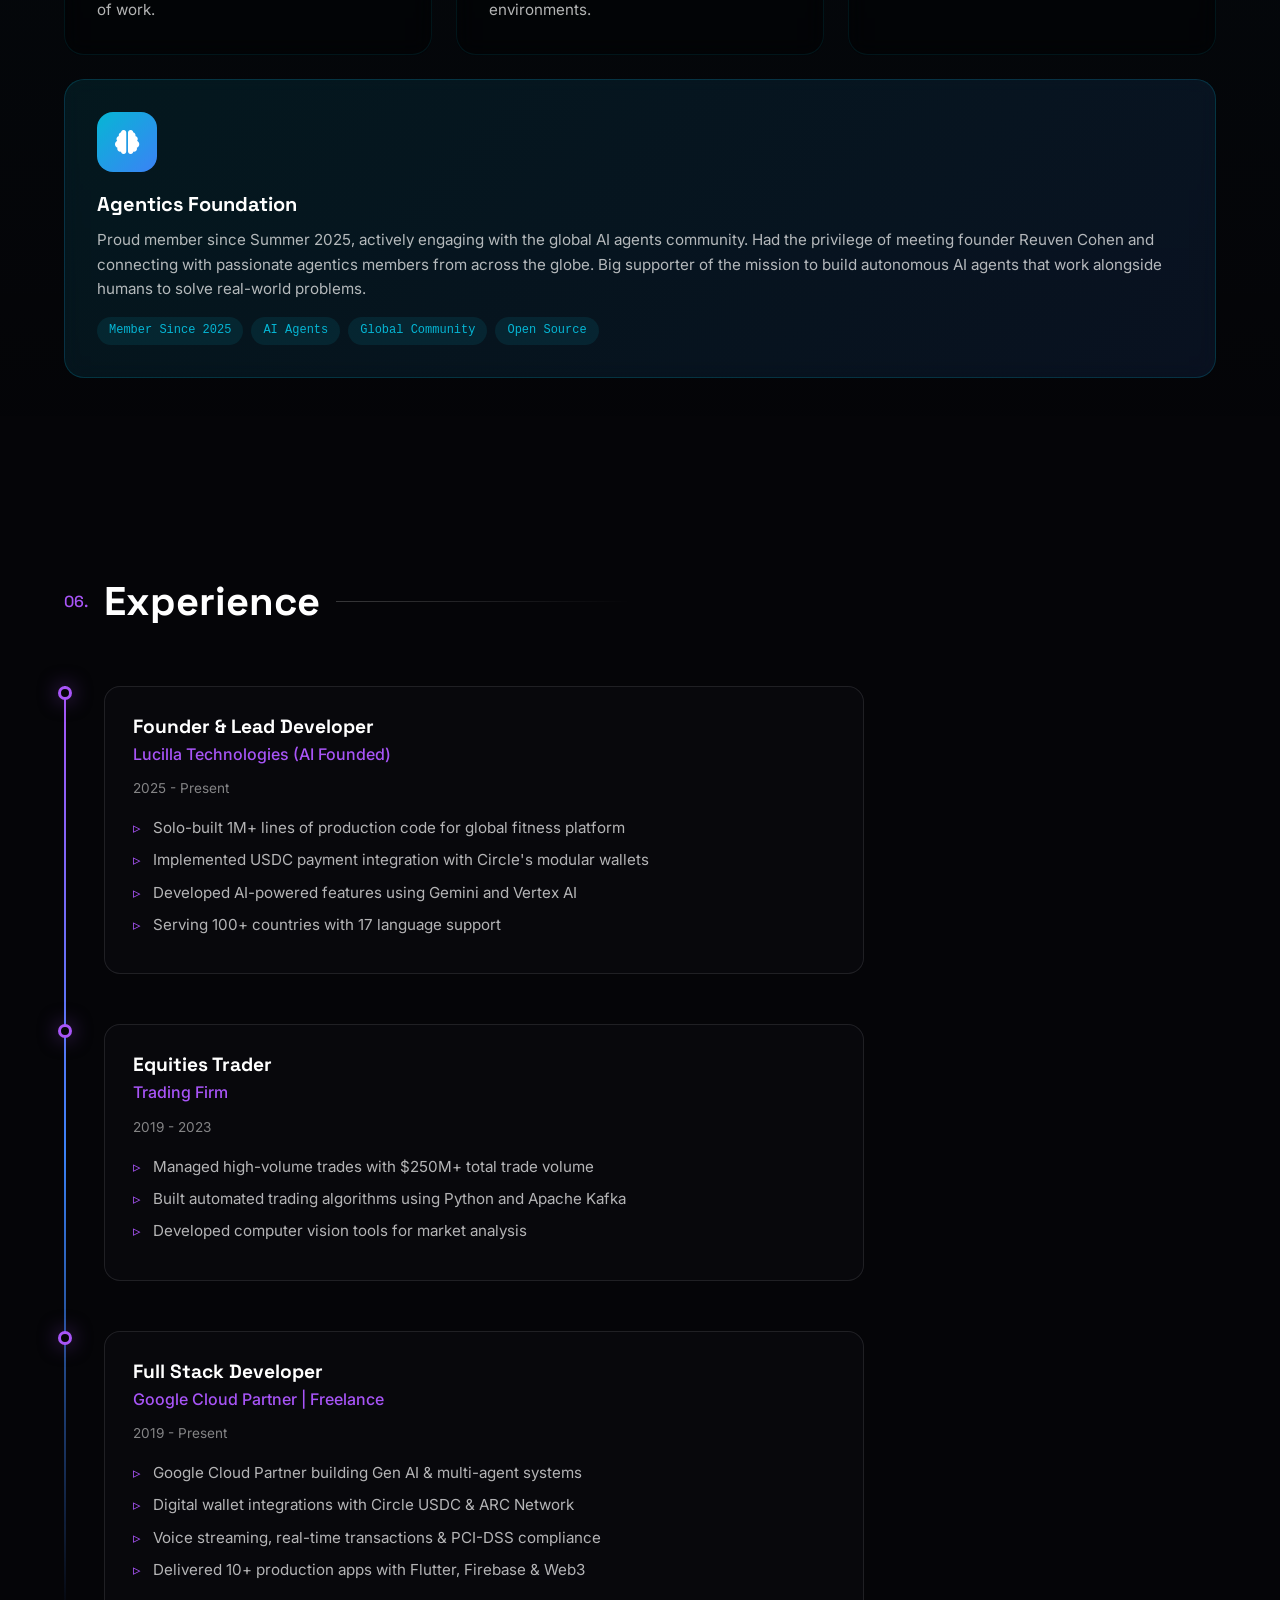
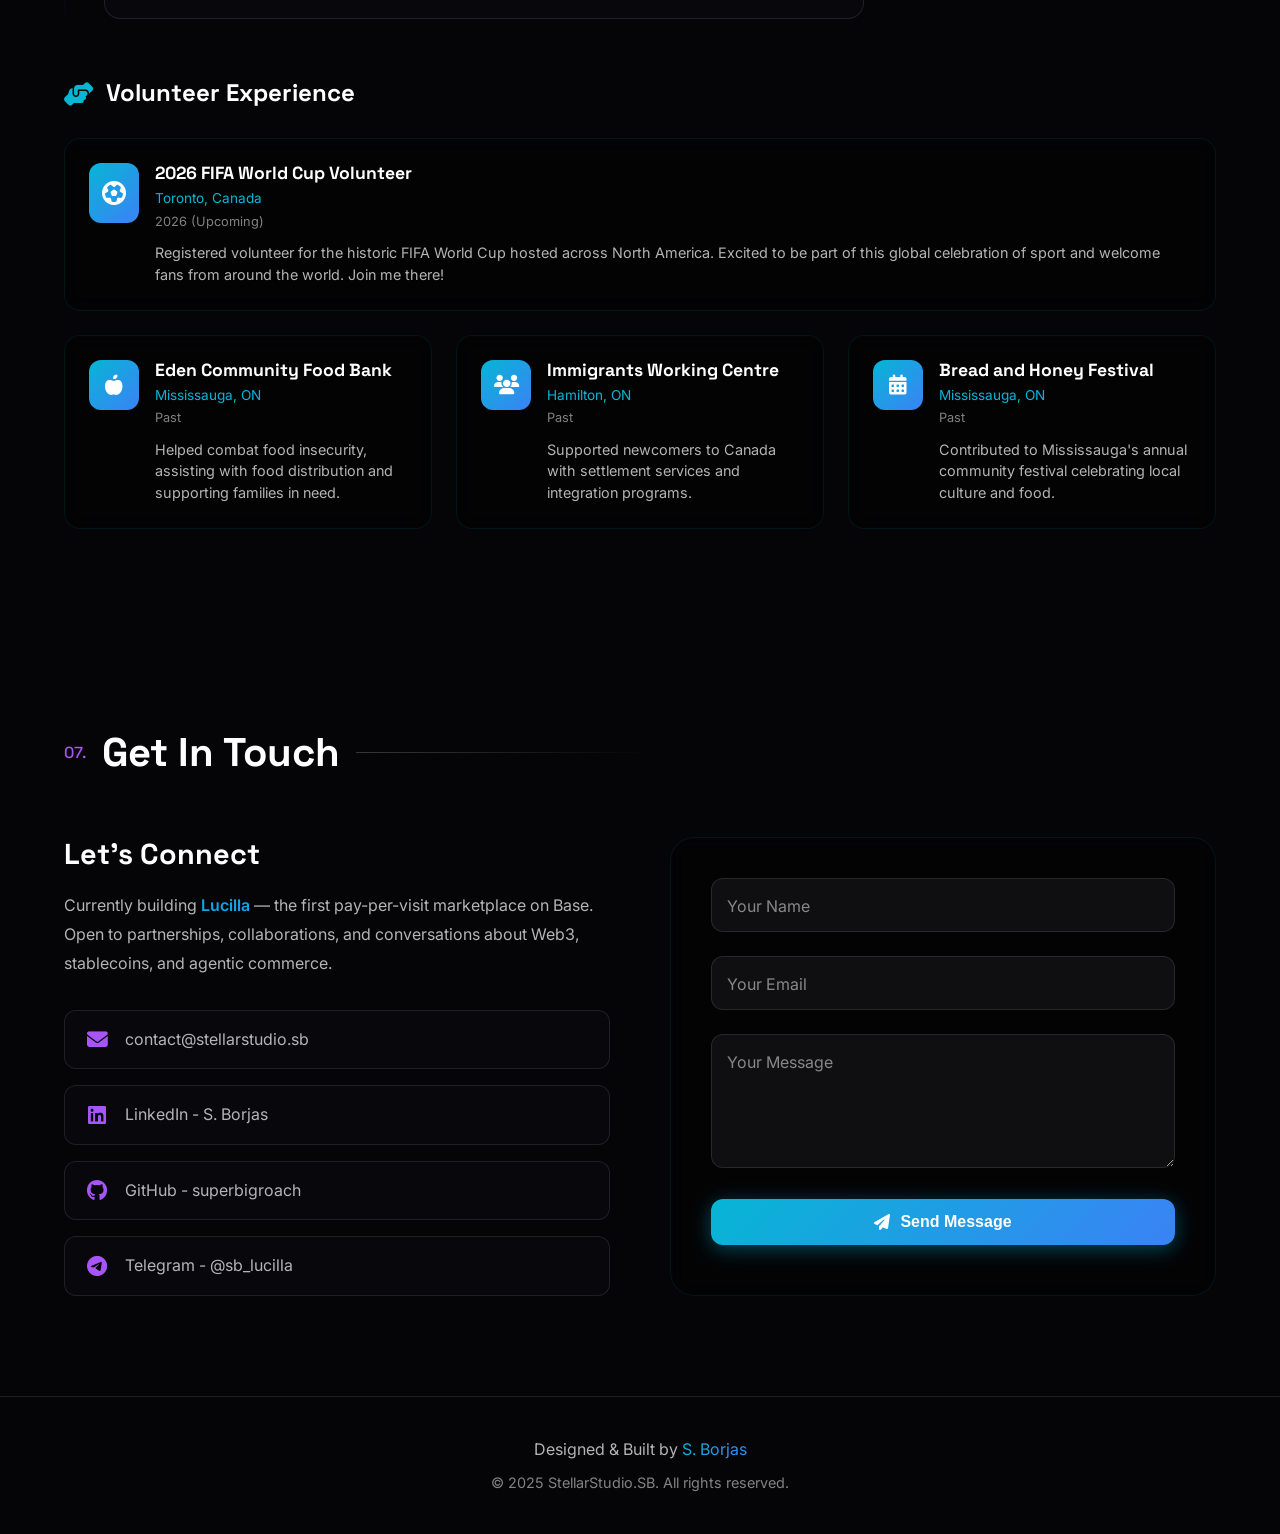
==== commit 11238e96: "fix: update Lucilla description, fix Supabase→Firebase, unify links - Lucilla: updated to "First Pay" ====
--- a/public/index.html
+++ b/public/index.html
@@ -13,7 +13,7 @@
     <meta property="og:description" content="Full Stack Developer & Founder — Web3, Stablecoins, Agentic Commerce, ML, Wearables. Building Lucilla.">
     <meta property="og:image" content="/assets/icons/og-image.png">
 
-    <title>StellarStudio.SB | S.Borjas - Full Stack Developer</title>
+    <title>StellarStudio.SB | S.Borjas - Full Stack Developer & Founder</title>
 
     <!-- Fonts -->
     <link rel="preconnect" href="https://fonts.googleapis.com">
@@ -350,8 +350,8 @@
                     <i class="fas fa-trophy"></i>
                 </div>
                 <div class="achievement-content">
-                    <h3>Lucilla - 1M+ Lines of Code</h3>
-                    <p>Built entirely solo, featuring cutting-edge AI generative tech, real-time voice streaming, Circle modular wallets, USDC payments, and multi-agent systems. Available in 17 languages across 100+ countries.</p>
+                    <h3>Lucilla - First Pay-Per-Visit Marketplace on Base</h3>
+                    <p>Built entirely solo — 1M+ lines of production code. First pay-per-visit marketplace powered by stablecoins on Base. Drive foot traffic, incentivize rewards, and physical activity with verifiable location rewards and agentic transactions directly to user wallets. Circle modular wallets, step competitions for real USDC, wearable integration, Gemini AI. 17 languages, 100+ countries.</p>
                     <div class="achievement-tags">
                         <span>Solo Developer</span>
                         <span>AI Generation</span>
@@ -451,7 +451,7 @@
                     <div class="project-image">
                         <div class="project-overlay">
                             <div class="project-links">
-                                <a href="https://lucilla.ca" target="_blank" class="project-link" aria-label="Visit Website">
+                                <a href="https://lucilla.app" target="_blank" class="project-link" aria-label="Visit Website">
                                     <i class="fas fa-external-link-alt"></i>
                                 </a>
                             </div>
@@ -459,22 +459,24 @@
                         <img src="https://firebasestorage.googleapis.com/v0/b/personalweb-f0fb2.firebasestorage.app/o/WhatsApp%20Image%202025-12-03%20at%2017.18.13_9cfb8fb7.jpg?alt=media" alt="Lucilla Fitness App" class="project-img">
                     </div>
                     <div class="project-content">
-                        <span class="project-type">Featured Project</span>
-                        <h3 class="project-title">Lucilla - Fitness Competition App</h3>
+                        <span class="project-type">Featured Project — Founder</span>
+                        <h3 class="project-title">Lucilla - Pay-Per-Visit Marketplace</h3>
                         <p class="project-description">
-                            A global fitness competition platform enabling step-based challenges with
-                            real-money stakes. Features USDC payments, multi-language support (17 languages),
-                            and availability in 100+ countries.
+                            First pay-per-visit marketplace powered by stablecoins on Base &amp; step competitions for money.
+                            Drive foot traffic, incentivize rewards, and physical activity! Pioneering verifiable location
+                            rewards with agentic transactions directly to your wallet. 1M+ lines of code, 17 languages, 100+ countries.
                         </p>
                         <div class="project-tech">
                             <span>Flutter</span>
                             <span>Firebase</span>
-                            <span>Web3</span>
+                            <span>Solidity</span>
                             <span>Circle USDC</span>
+                            <span>Base</span>
                             <span>Gemini AI</span>
+                            <span>Wearables</span>
                         </div>
                         <div class="project-cta">
-                            <a href="https://lucilla.ca" target="_blank" class="dashboard-badge">
+                            <a href="https://lucilla.app" target="_blank" class="dashboard-badge">
                                 <i class="fas fa-globe"></i> Visit Website
                             </a>
                         </div>
@@ -580,7 +582,7 @@
                             </p>
                             <div class="project-tech">
                                 <span>React</span>
-                                <span>Supabase</span>
+                                <span>Firebase</span>
                                 <span>Circle USDC</span>
                                 <span>TypeScript</span>
                             </div>
@@ -1042,11 +1044,11 @@
 
             <div class="contact-content">
                 <div class="contact-info">
-                    <h3>Let's Work Together</h3>
+                    <h3>Let's Connect</h3>
                     <p>
-                        I'm currently available for freelance projects, consulting, and full-time
-                        opportunities. Whether you have a project in mind or just want to say hello,
-                        feel free to reach out!
+                        Currently building <a href="https://lucilla.app" target="_blank" style="color: #0ea5e9; font-weight: 600; text-decoration: none;">Lucilla</a> —
+                        the first pay-per-visit marketplace on Base. Open to partnerships, collaborations,
+                        and conversations about Web3, stablecoins, and agentic commerce.
                     </p>
 
                     <div class="contact-methods">
